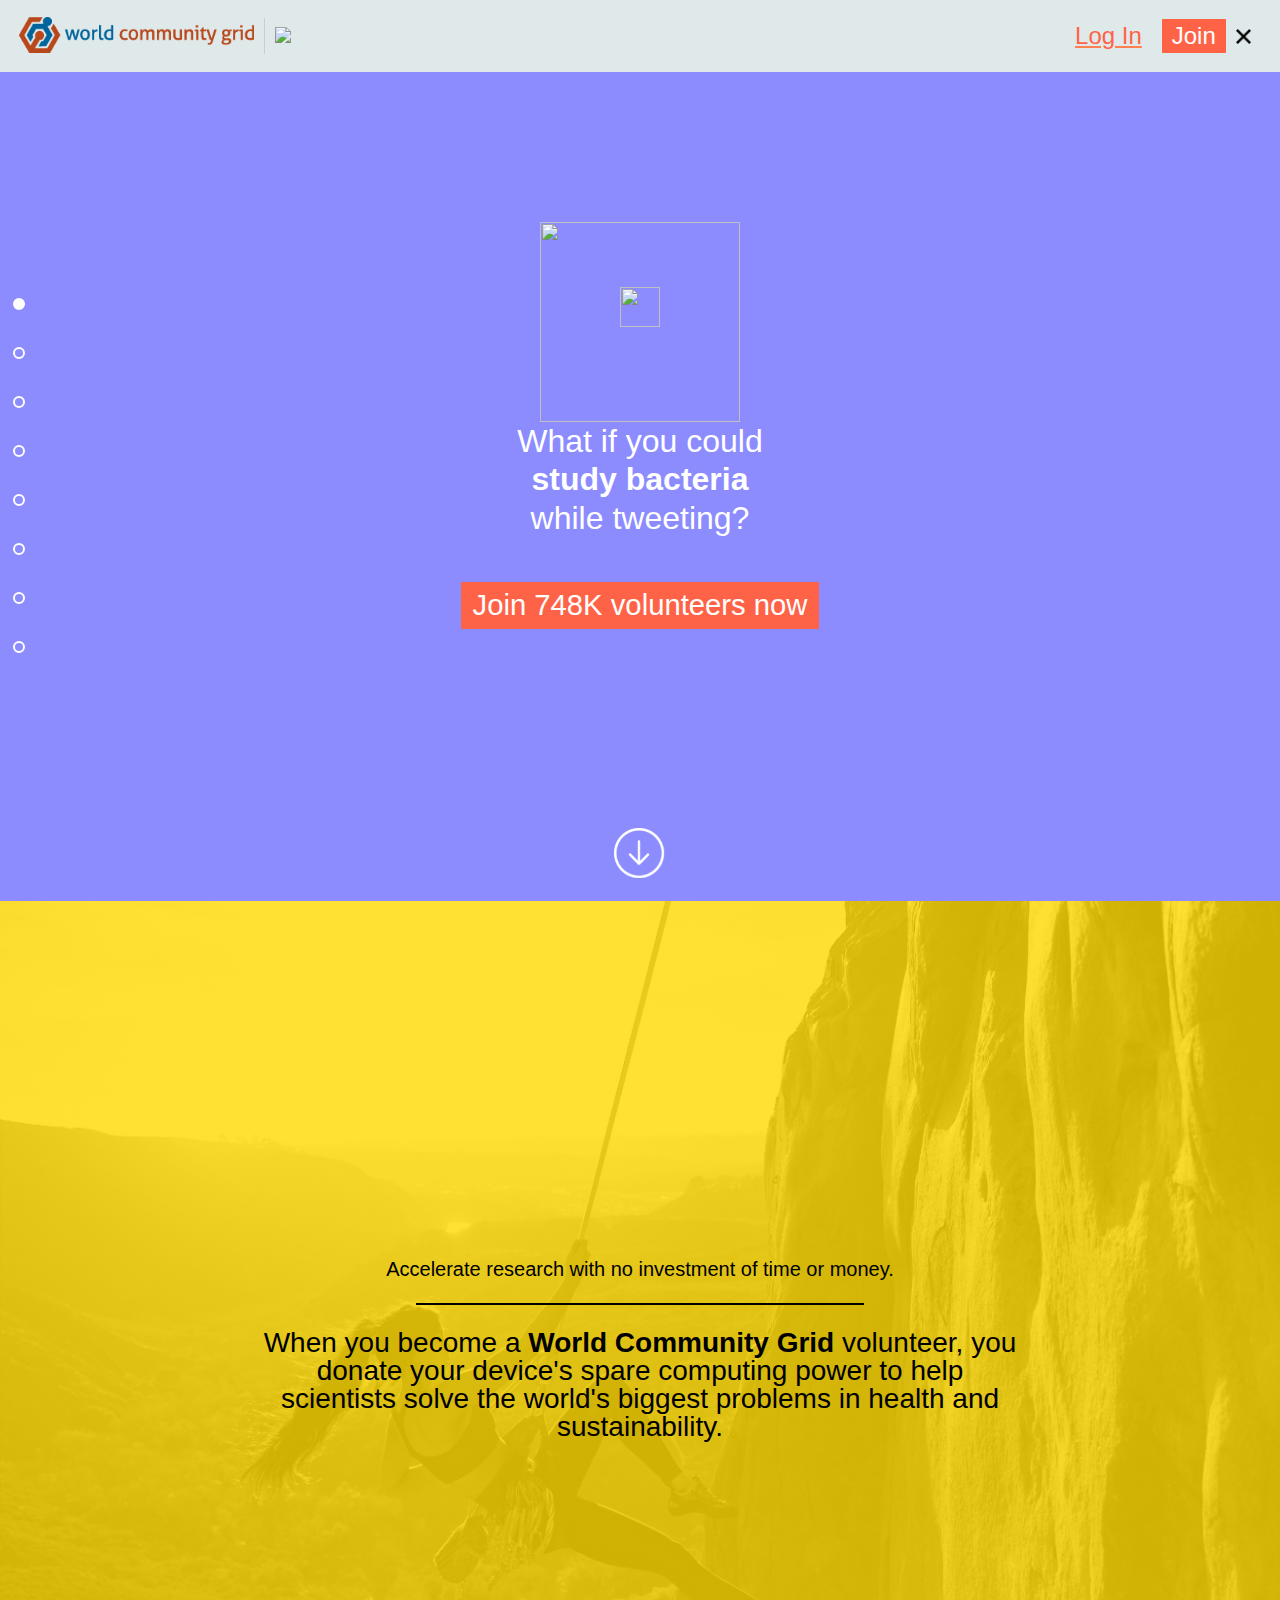
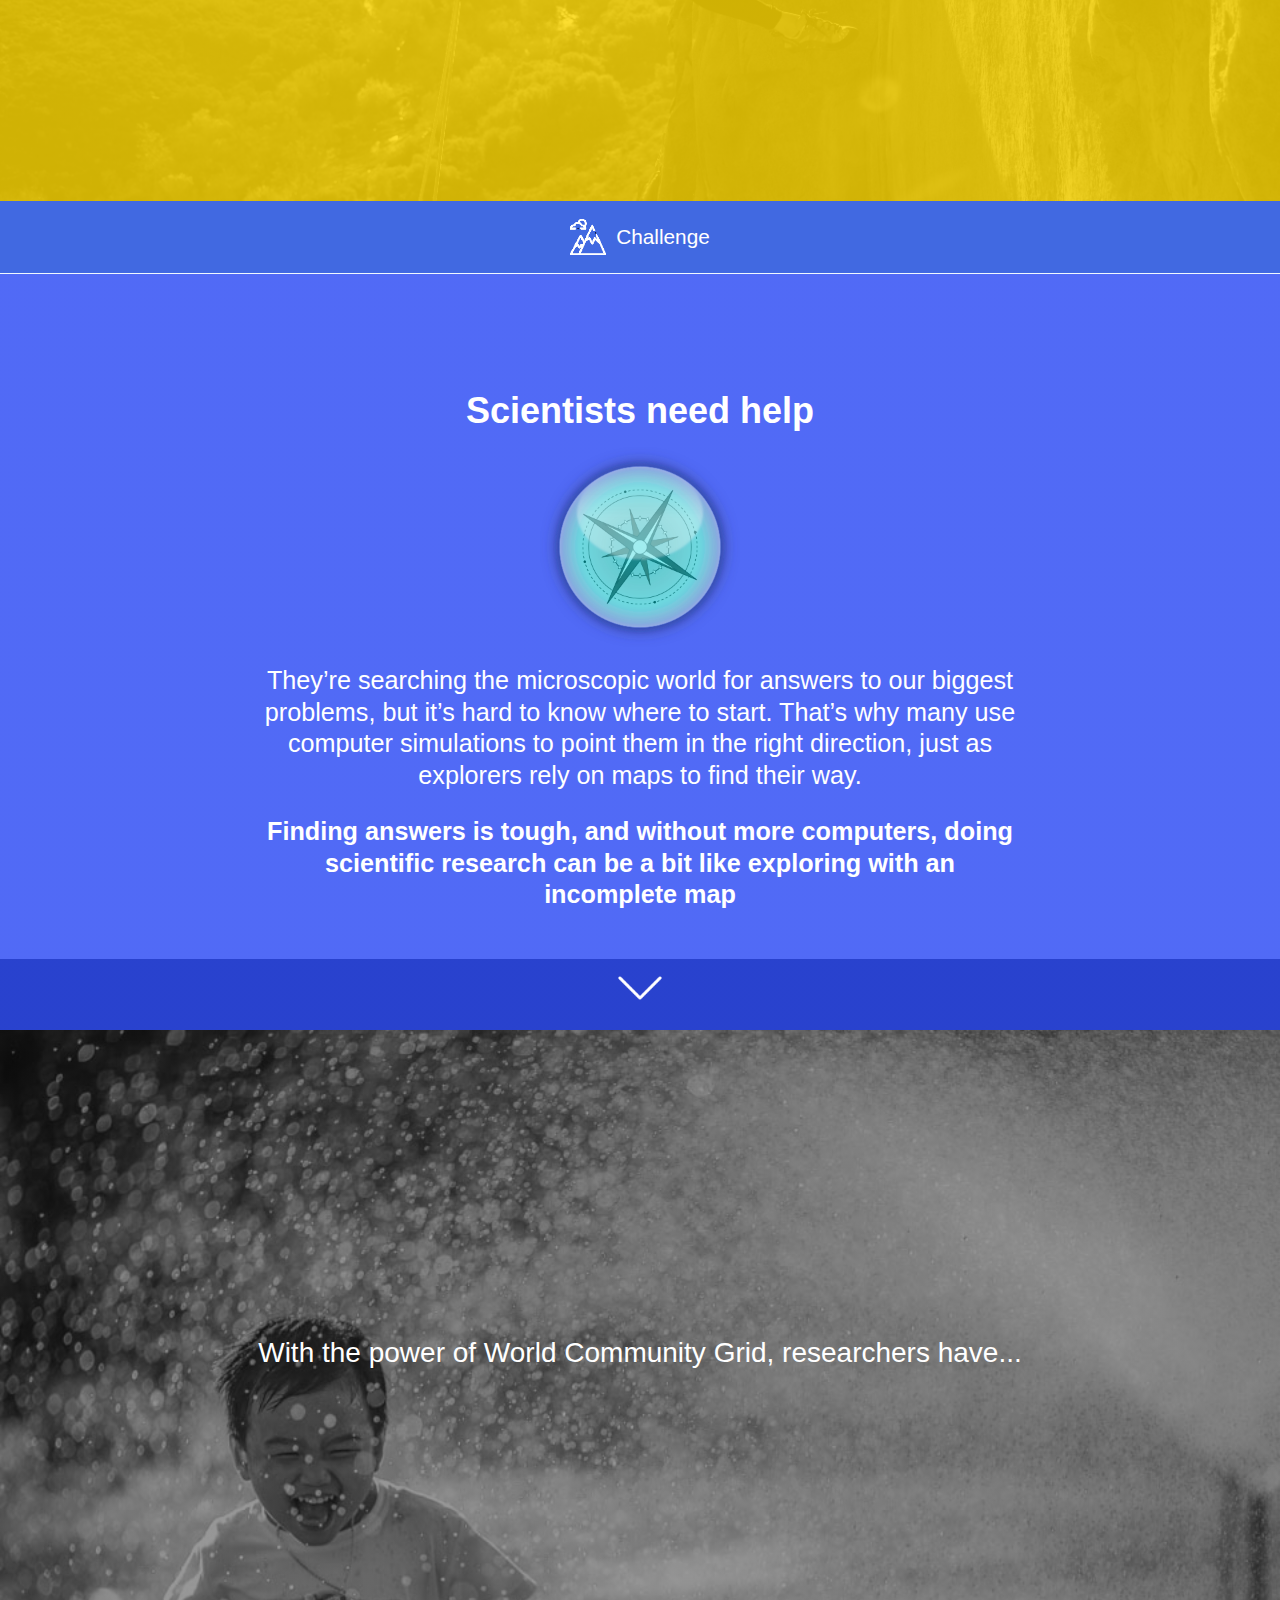
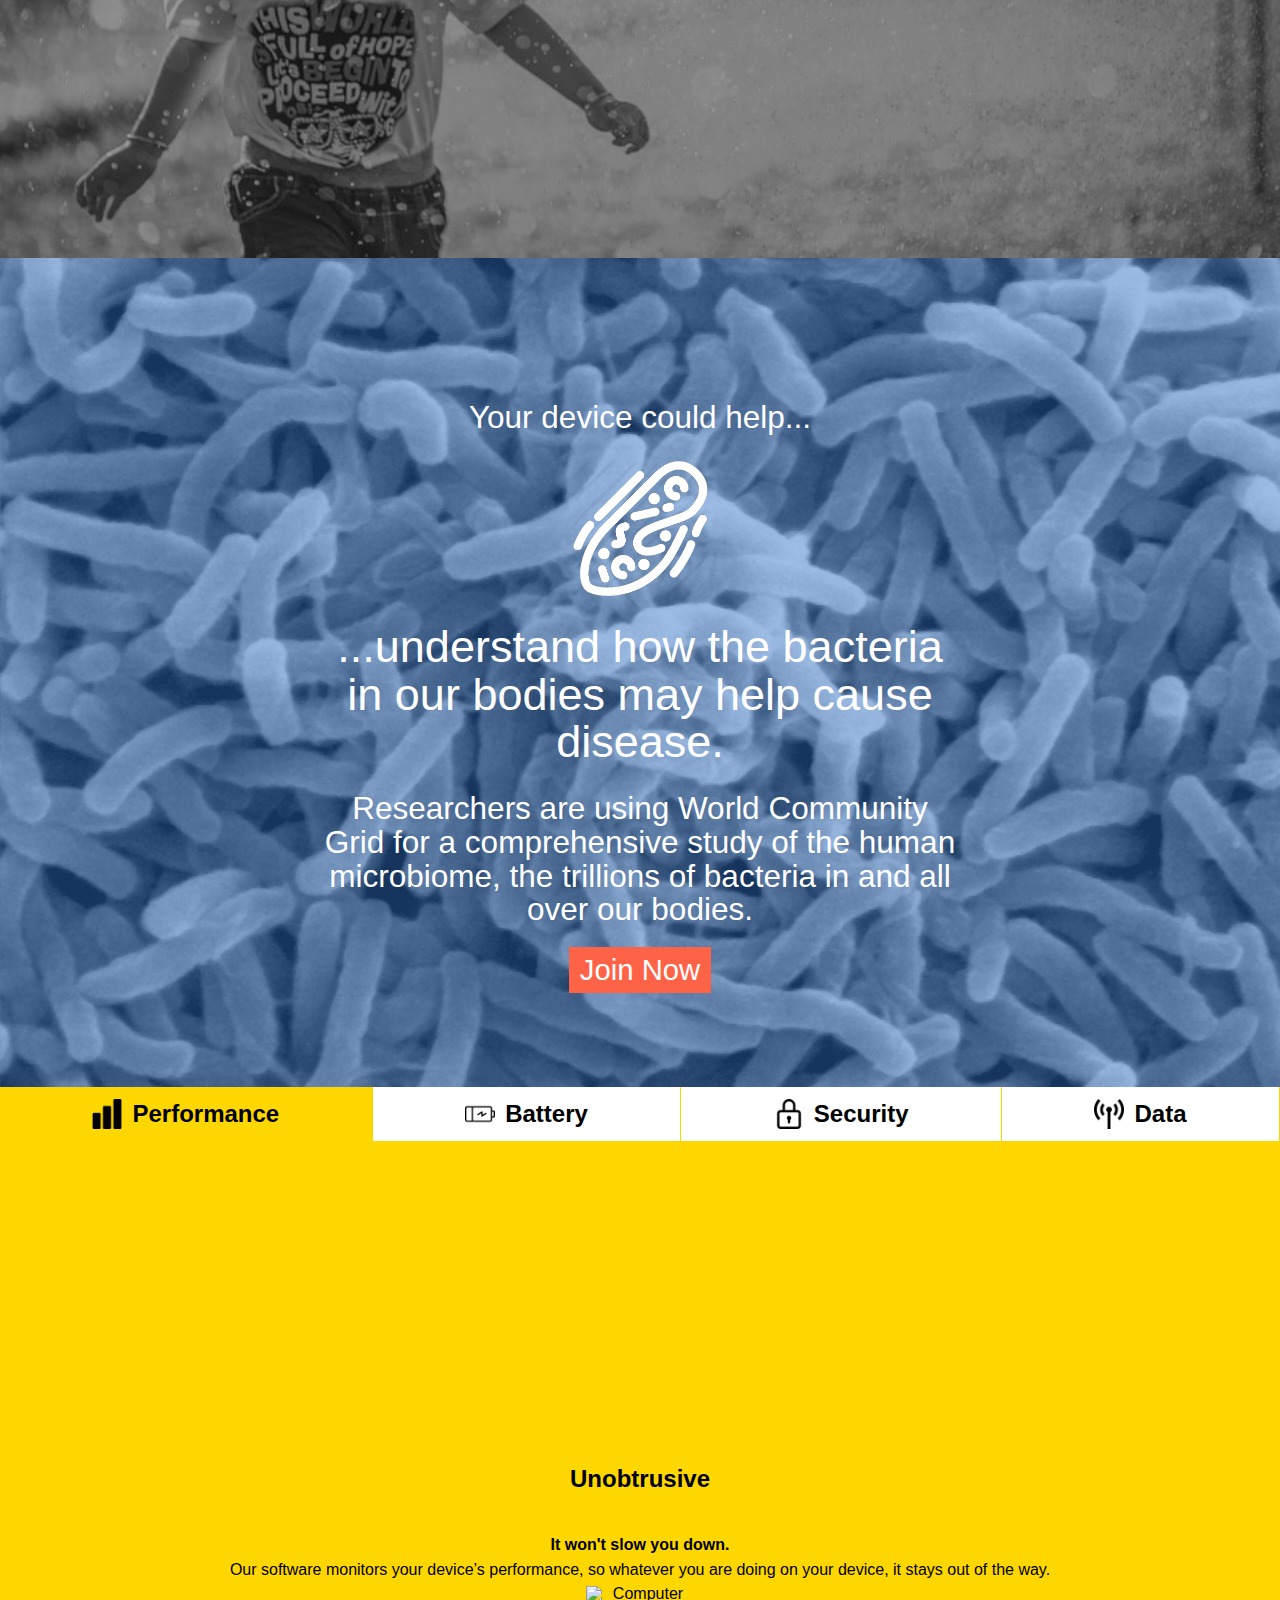
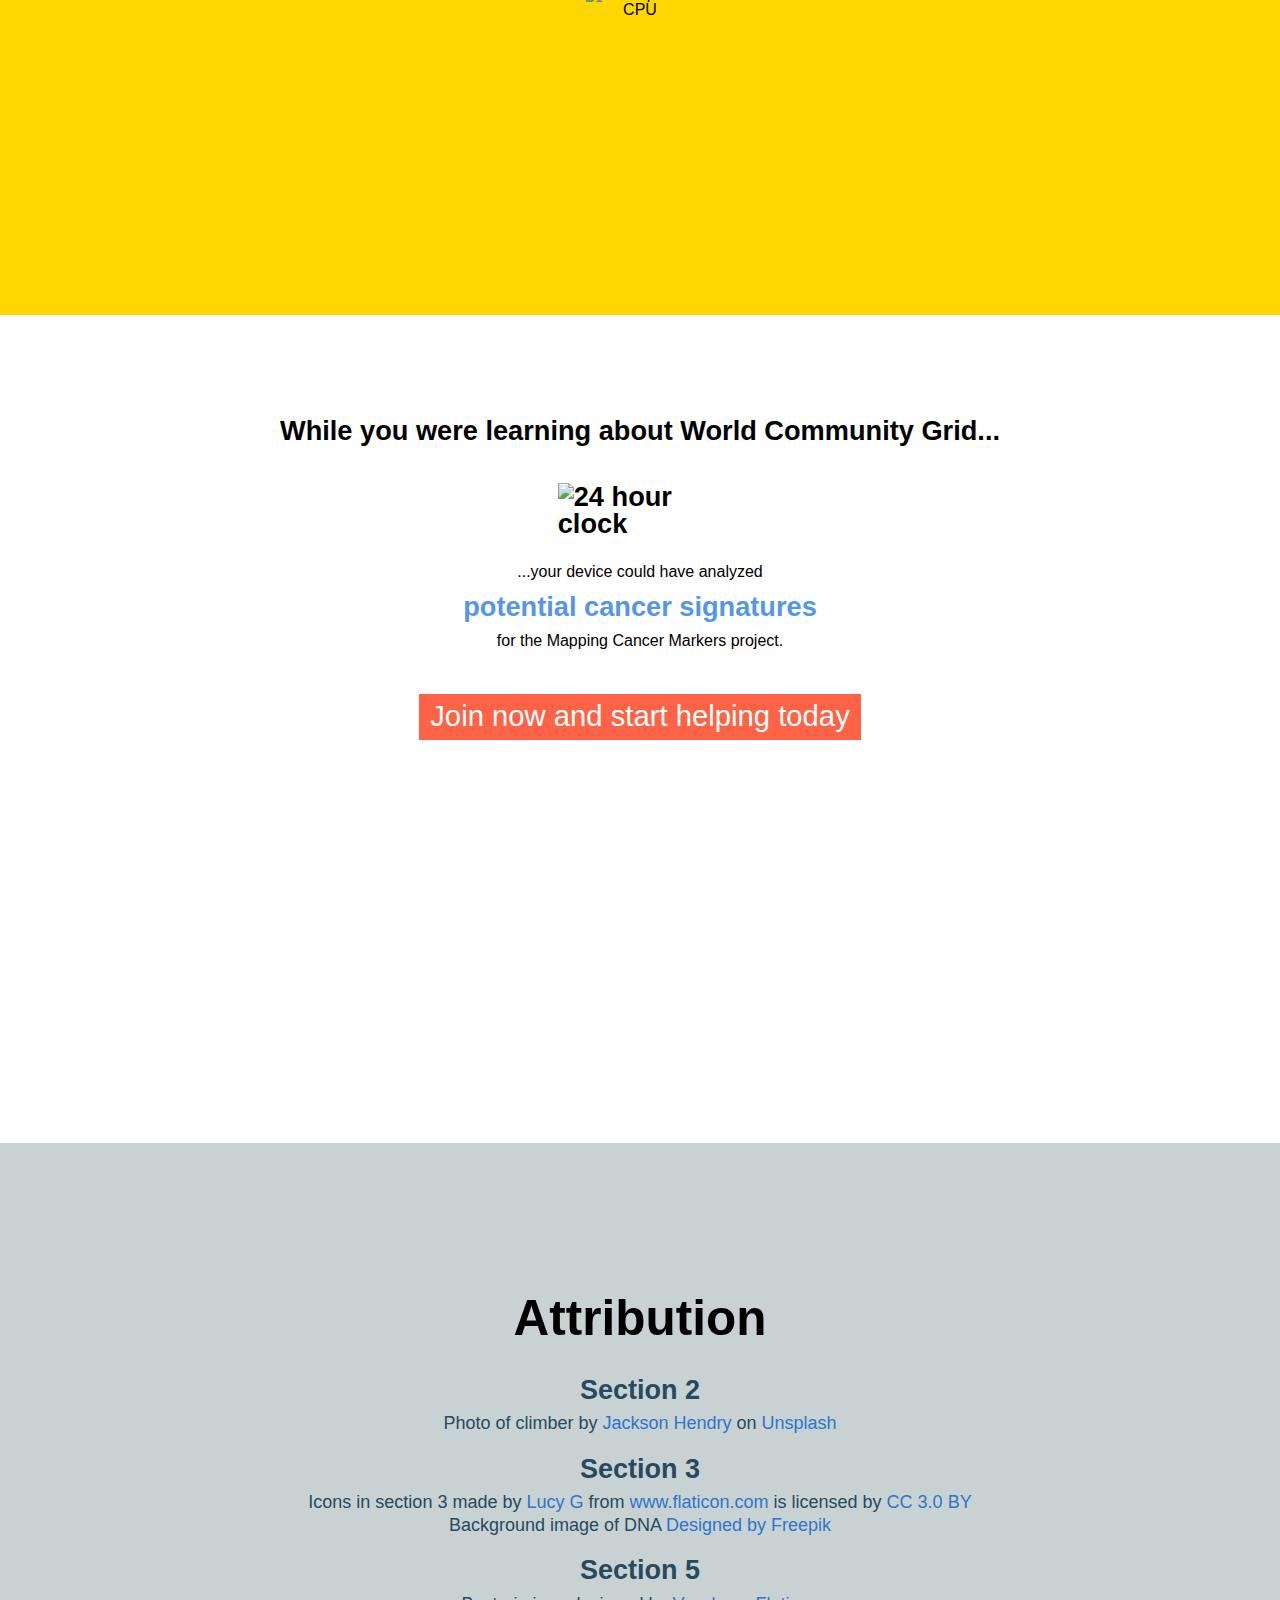
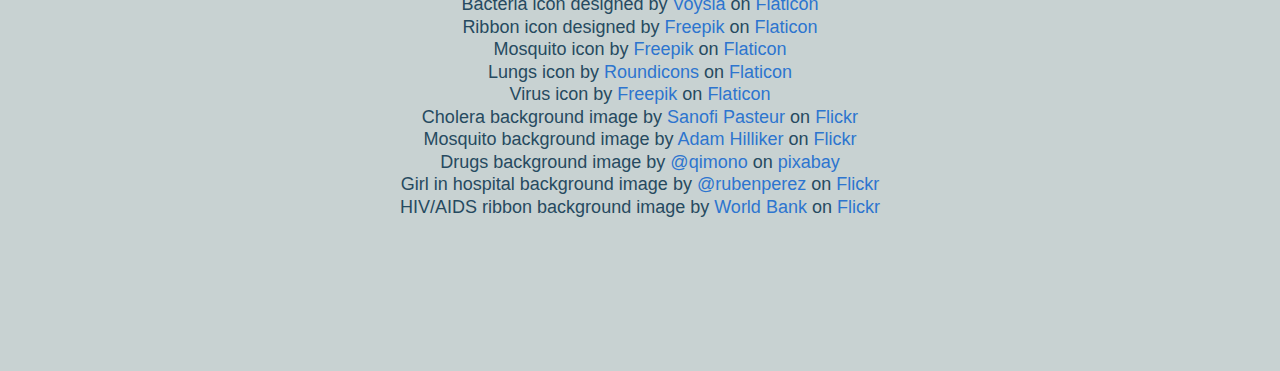
==== index.html @ d7083295 "Add comment at top of document with info about project and link to WCG" ====
<!DOCTYPE html>

<!-- This site clone was created as an educational excercise during Chingu Voyage 4, in 2018.  
    For more information, please refer to the README file at https://github.com/chingu-voyage4/Toucans-Team-14/blob/development/README.md 

    To learn about about World Community Grid, please visit WCG's official site at https://www.worldcommunitygrid.org/ -->

<html>
<head>
    <meta charset='utf-8'>
	<title>IBM World Community Grid Clone</title>
    <link rel="stylesheet" type="text/css" href="assets/stylesheets/main.css">
    <link rel="shortcut icon" type="image/x-icon" href="WCG.ico">
	<meta name='viewport' content='width=device-width, initial-scale=1.0, maximum-scale=1.0' />
</head>

<body id='mainBody'>

    <!-- lodash plugin only works properly when script tag is at top.
    Used plugin's _.throttle function to reduce the number of events fired
    with mousewheel or keypresses -->
    <script src="https://cdn.jsdelivr.net/npm/lodash@4.17.4/lodash.min.js"></script>
    
    <div class='menu'>
        <div class='logos'>
					<a href="#"><img id= "WCGa" src="assets/images/wcglogo2.png"><img id='WCGb' src="assets/images/wcglogo-small.png"></a>
                    <div id= "logoSeparator"></div>
                    <a><img id="IBM" src="assets/images/IBMLogo_noBckgd.png">
		</div>
        <div class='links'>
            <a href="#" id='login'>Log In</a>
            <a href="#" id='join'>Join</a>
            <a href="#"><img id='cancel' src="assets/images/cancel.png"> </a>
        </div>
    </div> <!-- /.menu -->

<!-- Carousel Start -->

<ul class="carouselWhite" id="carousel">
    <li id="section1Car"><a href="#section1"></a></li>
    <li id="section2Car"><a href="#introduction"></a></li>
    <li id="section3Car"><a href="#section3"></a></li>
    <li id="impactCar"><a href="#impact"></a></li>
    <li id="current-projectsCar"><a href="#current-projects"></a></li>
    <li id="section6Car"><a href="#section6"></a></li>
    <li id="section7Car"><a href="#section7"></a></li>
    <li id="attributionCar"><a href="#attribution"></a></li>
</ul>

<!-- Carousel End -->

<!-- Main Arrow Start -->

<img src="assets/images/circular-down-arrow-button_white.png" id="downArrowIcon">

<!-- Main Arrow End -->

	<!-- Section 1 - Blue -->
	<section class="bgSec1" id="section1">  <!-- SF changed class to .bgSec1 b/c sec1 needs custom height -->
        <div class="mainContent">
            <div class="laptop-container">
                <img src="assets\images\section1\laptop.png" class="laptop" />
                <img src="assets\images\section1\message.png" class="icon-in-laptop" id="icon1"/>
                <img src="assets\images\section1\play.png" class="icon-in-laptop" id="icon2"/>
                <img src="assets\images\section1\music.png" class="icon-in-laptop" id="icon3"/>
                <img src="assets\images\section1\message.png" class="icon-in-laptop" id="icon4"/>
            </div>
            <div class="rotating-text" id="text1">
                What if you could<br /><span class="bold">study bacteria</span><br />while tweeting?
            </div>
            <div class="rotating-text" id="text2">
                What if you could help<br /><span class="bold">treat childhood cancer</span><br />while watching a video?
            </div>
            <div class="rotating-text" id="text3">
                What if you could help<br /><span class="bold">cure Zika</span><br />while listening to music?
            </div>
            <div class="rotating-text" id="text4">
                What if you could help<br /><span class="bold">treat HIV/AIDS</span><br />while posting a status update?
            </div>
            <a href="#" class="joinNow">Join 748K volunteers now</a>
        </div>
    </section> <!-- /#section1 -->

	<!-- Section 2 - Yellow -->
	<section class="setSectionPosition" id="introduction">

        <div class="secFlexBox">

            <div id="sec2Accelerate">

                Accelerate research with no investment of time or money.

            </div>

            <div id="sec2Line"></div>

            <div id="sec2Volunteer">

                When you become a <b>World Community Grid</b> volunteer, you donate your device's spare computing power to help scientists solve the world's biggest problems in health and sustainability.

            </div>

        </div>

    </section>

	<!-- Section 3 - Blue -->

        <!-- Edits by Stu (08/04/2018)
        - parent 'section' container no longer display:flex
        - subsections' hieghts modified to fit below WCG header and subheader
        - parent section and subsections all assigned "position:relative"
        - subsections assigned z-indexes
        - subsections assigned hidden pseudo-elements "before" subsections, to align WCG header above visible content.
        - changed class "bg" to "bgSec3" due to custom height of subsections.
        - additional modifications to ensure content displays as before.
        -->

    <section class="sec3-container setSectionPosition" id="section3">

        <subsection class="bgSec3 setSectionPosition" id="section3a">

            <div class="subheader" id="header-challenge"> 
                <img src="assets\images\003-mountain.png" height=36px width="36px" class="icon">
                <h2>Challenge</h2>
            </div>

            <div id="sec3-flex-container">
                
                <div class="wrapper">
                    <h3>Scientists need help</h3> 
                    <img src="assets/images/boobaloo-Compass-300px.png" height=200px width=200px id="compass">
                    <p text="center">They’re searching the microscopic world for answers to our biggest problems, but it’s hard to know where to start. That’s why many use computer simulations to point them in the right direction, just as explorers rely on maps to find their way.</p> 
                    <strong text="center">Finding answers is tough, and without more computers, doing scientific research can be a bit like exploring with an incomplete map</strong>
                    <a href="#section3b" class="section3Arrow"> <img src="assets/images/down-arrow.png" height=48px width=48px id="arrow3"></a>
                </div>
                
            
            </div>


        </subsection>

        <!-- Section 3 subsections disabled until animations can be added to make it function like the original WCG site -->

 <!--       <subsection class="bgSec3 setSectionPosition" id="section3b">

            <div class="subheader" id="header-solution"> 
                <img src="assets\images\002-small-circular-compass.png" height=36px width="36px" class="icon">
                <h2>Solution</h2>
            </div>

            <div id="sec3-flex-container">

                <div class="wrapper">
                    <h3>Your device makes a difference</h3>
                    <img src="assets\images\binocular_man_desert_explorer-35514.jpg" height=200px width=300px id="binocular-man">
                    <p>World Community Grid turns your device into an explorer. You choose a research area, download a toolkit called BOINC and join the thousands of volunteers helping to chart the microscopic jungle.</p>
                    <a href="#section3c" class="section3Arrow"> <img src="assets/images/down-arrow.png" height=48px width=48px id="arrow4"> </a>
                </div>

            </div>

        </subsection> -->

    <!--     <subsection class="bgSec3 setSectionPosition" id="section3c">

            <div class="subheader" id="header-impact"> 
                <img src="assets\images\001-waving-flag.png" height=36px width="36px" class="icon,ui-accordion-header-icon">
                <h2>Impact</h2>
            </div>

            <div id="sec3-flex-container">

                <div class="wrapper">
                    <h3>Get results that matter</h3> 
                    <img src="assets\images\blue-calendar-vector-clipart.png" height=200px width=270px id="calendar">
                    <p>As a World Community Grid volunteer, your device does research calculations when it’s idle, so just by using it as you do every day, you can help scientists get results in months instead of decades. With your help, they can identify the most important areas to study in the lab, bringing them one step closer to discoveries that save lives and address global problems.</p>
                </div>
            
            </div>

		</subsection> -->

	</section>

	<!-- Section 4 - Grey -->
	<section class="setSectionPosition" id="impact">

        <subsection id="impactSubsection" class="section4ContentContainer">

            <p id="power" class="powerOf">With the power of World Community Grid, researchers have&#46;&#46;&#46;</p>

            <!-- Progress bar -->

            <div id="progressBar">

                <div id="multiColorLine">
                </div>

            </div>

            <!-- Changing text for section 4 -->

            <div id="sec4TextChange">

                <p id="newDrugs">&#46;&#46;&#46;identified new drug candidates in the fight against neuroblastoma - a childhood cancer.</p>
                <p id="nanoTech">&#46;&#46;&#46;discovered how nanotechnology could help provide clean water to millions.</p>
                <p id="newCompounds">&#46;&#46;&#46;discovered new compounds for harnessing solar power.</p>

            </div>

            <!-- Multiple backgrounds for section 4 -->

            <div id="sec4BackGround1"></div>

            <div id="sec4BackGround2"></div>

            <div id="sec4BackGround3"></div>

            <!-- Replay Button -->

            <div id="replay">
                Replay
            </div>

        </subsection>

    </section>

    <!-- Section 5 - Blue -->
        <!-- Default background is for microbiome. JS changes class accordingly upon interaction with subsection's menu tab -->
    <section id="current-projects" class="microbiomeBckgd setSectionPosition">

    <!--Section 5 navbar -->
        <!-- navbar tabs (except for microbiome-nav) start as default blue color but JS changes to clear upon user interaction -->
        <div class="sec5navbar" id="s5navbar">
            <ul id="section5-nav">
                <li id="microbiome-nav" class="nav5-itemsClear"><img src="assets/images/bacteria_white.png" alt="bacteria"><span>Gut Microbiome</span></li>
                <li id="cancer-nav" class="nav5-itemsBlue"><img src="assets/images/awarenessRibbon.png" alt="Awareness ribbon"><span>Cancer</span></li>
                <li id="zika-nav" class="nav5-itemsBlue"><img src="assets/images/mosquito.png" alt="Mosquito"><span>Zika</span></li>
                <li id="tb-nav" class="nav5-itemsBlue"><img src="assets/images/lungs.png" alt="Lungs"><span>TB</span></li>
                <li id="aids-nav" class="nav5-itemsBlue"><img src="assets/images/virusicon.png" alt="HIV Virus"><span>AIDS</span></li>
            </ul>
        </div>

        <!-- All Subsections (applies flexbox to all of them)-->

        <div class="sec5FlexBox">

            <!-- Section 5a - Blue - Gut Microbiome -->


            <section class="section5ContentContainer" id="microbiome">

                    <p class="infotext">Your device could help...</p>

                    <img class="centerImage" src="assets/images/bacteria_white.png" alt="bacteria">

                    <p class="maintext">...understand how the bacteria in our bodies may help cause disease. </p>

                    <p class="infotext">Researchers are using World Community Grid for a comprehensive study of the human microbiome, the trillions of bacteria in and all over our bodies. </p>

                    <a href="#" class="joinNow">Join Now</a>

            </section>

            <!-- Section 5b - Blue - Cancer -->
            <section class="sec5Hidden" id="cancer">

                        <p class="infotext">Your device could help...</p>

                        <img class="centerImage" src="assets/images/awarenessRibbon.png" alt="Awareness ribbon">

                        <p class="maintext">...find better ways to detect and treat cancer.</p>

                        <p class="infotext">Two research groups are using World Community Grid to fight some of the most common and deadly types of cancer in adults and children.</p>

                        <a href="#" class="joinNow">Join Now</a>

            </section>

            <!-- Section 5c - Blue - Zika -->
            <section class="sec5Hidden" id="zika">

                        <p class="infotext">Your device could help...</p>

                        <img class="centerImage" src="assets/images/mosquito.png" alt="Mosquito">

                        <p class="maintext">...fight the Zika virus.</p>

                        <p class="infotext">Through an international collaboration, researchers are looking for drugs to combat the Zika virus, which can cause severe neurological problems.</p>

                        <a href="#" class="joinNow">Join Now</a>

            </section>

            <!-- Section 5d - Blue - TB -->
            <section class="sec5Hidden" id="tb">

                        <p class="infotext">Your device could help...</p>

                        <img class="centerImage" src="assets/images/lungs.png" alt="Lungs">

                        <p class="maintext">...fight tuberculosis (TB).</p>

                        <p class="infotext">Researchers are building an understanding of the TB bacteria's defenses, to help overcome one of the world's deadliest diseases.</p>

                        <a href="#" class="joinNow">Join Now</a>

            </section>

            <!-- Section 5e - Blue - AIDS -->
            <section class="sec5Hidden" id="aids">

                        <p class="infotext">Your device could help...</p>

                        <img class="centerImage" src="assets/images/virusicon.png" alt="HIV Virus">

                        <p class="maintext">...identify more effective HIV/AIDS treatments.</p>

                        <p class="infotext">Researchers are searching for new antiviral drugs to control the progression of HIV, prevent the onset of AIDS and prolong life.</p>

                        <a href="#" class="joinNow">Join Now</a>

            </section>

        </div> <!-- End of "all subsections" container -->

    </section>


	<!-- Section 6 - Yellow -->
    <section class="setSectionPosition" id="section6">
        <!-- Section 6 navbar -->
        <div id="section6-nav-container">
            <ul id="section6-nav">
                <!-- Links are to top of Section 6-->
                <li id="performance-nav" class="nav6-items"><a href=#section6><img src="assets/images/section6-icons/performance.png" alt="graph icon" class="section6-icons"/>Performance</a></li>
                <li id="battery-nav" class="nav6-items"><a href=#section6><img src="assets/images/section6-icons/battery.png" alt="battery icon" class="section6-icons"/>Battery</a></li>
                <li id="security-nav" class="nav6-items"><a href=#section6><img src="assets/images/section6-icons/security.png" alt="lock icon" class="section6-icons"/>Security</a></li>
                <li id="data-nav" class="nav6-items"><a href=#section6><img src="assets/images/section6-icons/data.png" alt="signal transmission icon" class="section6-icons"/>Data</a></li>
            </ul>
        </div>

        <!-- Section 6a - Yellow - Performance -->
        <section id="performance" class="section6-content-container">
            <div class="section6-title">
                Unobtrusive
            </div>
            <div>
                <p class="section6-bold">It won't slow you down.</p>
                <p>
                    Our software monitors your device’s performance, so whatever you are doing on your device, it stays out of the way.
                </p>
            </div>
            <div id="section6-image">
                <img src="assets/images/section6-icons/cpu.png" alt="Computer CPU" />
            </div>
        </section> <!-- /#performance -->

        <!-- Section 6b - Yellow - Battery -->
        <section id="battery" class="section6-content-container">
            <div class="section6-title">
                Efficient and hassle free
            </div>
            <div id="section6-image">
                <img src="assets/images/section6-icons/laptopCharge.png" alt="Laptop charging" />
            </div>
            <div>
                <p class="section6-bold">It won't drain your battery.</p>
                <p>
                    By default, World Community Grid only runs when you’re connected to power.
                </p>
            </div>
        </section> <!-- /#battery -->

        <!-- Section 6c - Yellow - Security -->
        <section id="security" class="section6-content-container">
            <div class="section6-title">
                IBM secured, community trusted
            </div>
            <div id="section6-image">
                <img src="assets/images/section6-icons/lockedFile.png" alt="Locked file" />
            </div>
            <div>
                <p class="section6-bold">As a volunteer, you’re totally protected.</p>
                <p>
                    Your personal information will never be shared.<br />
                    The software cannot access your personal files.<br />
                    Security experts constantly test the system for vulnerabilities to the latest threats.
                </p>
            </div>
        </section> <!-- /#security -->

        <!-- Section 6d - Yellow - Data -->
        <section id="data" class="section6-content-container">
            <div class="section6-title">
                Intelligent and considerate
            </div>
            <div id="section6-image">
                <img src="assets/images/section6-icons/smartphone-with-wireless-internet.png" alt="Smartphone with wireless internet" />
            </div>
            <div>
                <p class="section6-bold">It won't use up your mobile data plan.</p>
                <p>
                    World Community Grid only downloads research tasks and uploads results when you’re connected to a wireless network.
                </p>
            </div>
        </section> <!-- /#data -->
    </section> <!-- /#section6 -->

<!-- Section 7 - White -->
<section class="setSectionPosition" id="section7">
	<div class="sec7Container">
		<div id="sec7top">
			While you were learning about World Community Grid...
		</div>
		<div id="section6-image">
				<img src="assets/images/24-hours.png" alt="24 hour clock" />
		</div>
		<p>
				...your device could have analyzed
		</p>
		<div id="sec7blue">
				<span id="counter"></span> potential cancer signatures
		</div>
		<p>
				for the Mapping Cancer Markers project.
		</p>
		<a href="#" class="joinNow">Join now and start helping today</a>
	</div>
</section> <!-- /#section7-->


	<!-- Section 8 - Attribution -->
	<section class="setSectionPosition" id="attribution">

            <div class="attributionContainer">

                <h2>Attribution</h2>

                <h3>Section 2</h3>

                <p>Photo of climber by <a href="https://unsplash.com/photos/F7KPyatac-g?utm_source=unsplash&utm_medium=referral&utm_content=creditCopyText">Jackson Hendry</a> on <a href="https://unsplash.com/photos/F7KPyatac-g">Unsplash</a></p>

                <h3>Section 3</h3>

                <p>Icons in section 3 made by <a href="https://www.flaticon.com/authors/lucy-g" title="Lucy G">Lucy G</a> from <a href="https://www.flaticon.com/" title="Flaticon">www.flaticon.com</a> is licensed by <a href="http://creativecommons.org/licenses/by/3.0/" title="Creative Commons BY 3.0" target="_blank">CC 3.0 BY</a></p>
                <p>Background image of DNA <a href="https://www.freepik.com/free-photo/dna-helix_932015.htm"> Designed by Freepik</a></p>

                <h3>Section 5</h3>

                <p>Bacteria icon designed by <a href="https://www.flaticon.com/authors/voysla">Voysla</a> on <a href="https://www.flaticon.com/free-icon/bacteria_749250#term=bacteria&page=1&position=1">Flaticon</a> </p>
                <p>Ribbon icon designed by <a href="https://www.flaticon.com/authors/freepik">Freepik</a> on <a href="https://www.flaticon.com/free-icon/awareness-ribbon_63681#term=ribbon&page=1&position=34">Flaticon</a></p>
                <p>Mosquito icon by <a href="https://www.flaticon.com/authors/freepik">Freepik</a> on <a href="https://www.flaticon.com/free-icon/mosquito-insect-side-view_47225#term=mosquito&page=1&position=1">Flaticon</a></p>
                <p>Lungs icon by <a href="https://www.flaticon.com/authors/roundicons">Roundicons</a> on <a href="https://www.flaticon.com/free-icon/lungs_467740#term=lungs&page=1&position=88">Flaticon</a></p>
                <p>Virus icon by <a href="https://www.flaticon.com/authors/freepik">Freepik</a> on <a href="https://www.flaticon.com/free-icon/computer-virus_30992#term=virus&page=1&position=40">Flaticon</a></p>
                <p>Cholera background image by <a href="https://www.flickr.com/photos/sanofi-pasteur/">Sanofi Pasteur</a> on <a href="https://www.flickr.com/photos/sanofi-pasteur/26613653799/in/[base64]">Flickr</a></p>
                <P>Mosquito background image by <a href="https://www.flickr.com/photos/ahilliker/">Adam Hilliker</a> on <a href="https://www.flickr.com/photos/ahilliker/5813979420/in/[base64]">Flickr</a></p>
                <P>Drugs background image by <a href="https://pixabay.com/en/users/qimono-1962238/">@qimono</a> on <a href="https://pixabay.com/en/syringe-pill-bottle-morphine-small-1884784/">pixabay</a></p>
                <P>Girl in hospital background image by <a href="https://www.flickr.com/photos/rubenperez/">@rubenperez</a> on <a href="https://www.flickr.com/photos/rubenperez/452108745/in/[base64]"> Flickr</a></p>
                <P>HIV/AIDS ribbon background image by <a href="https://www.flickr.com/photos/worldbank/">World Bank</a> on <a href="https://www.flickr.com/photos/worldbank/6442254013/in/[base64]">Flickr</a></p>

            </div>

        </div>

    </section>



	<!-- down arrow icon attribution -->
	<script src="https://ajax.googleapis.com/ajax/libs/jquery/3.3.1/jquery.min.js"></script>
    <script type="text/javascript" src="script.js"></script>
 
</body>
</html>
---- assets/stylesheets/main.css ----
/* stylesheet for index.html */

/*
    =================================================
    CSS Styles Reset
    =================================================
*/

/* http://meyerweb.com/eric/tools/css/reset/
   v2.0 | 20110126
   License: none (public domain)
*/

html, body, div, span, applet, object, iframe,
h1, h2, h3, h4, h5, h6, p, blockquote, pre,
a, abbr, acronym, address, big, cite, code,
del, dfn, em, img, ins, kbd, q, s, samp,
small, strike, strong, sub, sup, tt, var,
b, u, i, center,
dl, dt, dd, ol, ul, li,
fieldset, form, label, legend,
table, caption, tbody, tfoot, thead, tr, th, td,
article, aside, canvas, details, embed,
figure, figcaption, footer, header, hgroup,
menu, nav, output, ruby, section, summary,
time, mark, audio, video {
    margin: 0;
    padding: 0;
    border: 0;
    font-size: 100%;
    font: inherit;
    vertical-align: baseline;
}

/* HTML5 display-role reset for older browsers */
article, aside, details, figcaption, figure,
footer, header, hgroup, menu, nav, section {
    display: block;
}

body {
    line-height: 1;
}

ol, ul {
    list-style: none;
}

blockquote, q {
    quotes: none;
}

blockquote:before, blockquote:after,
q:before, q:after {
    content: '';
    content: none;
}

table {
    border-collapse: collapse;
    border-spacing: 0;
}


/*
    =================================================
    Custom Styles
    =================================================

*/

body {
    font-family: "Helvetica Neue", Helvetica, Arial, sans-serif;
    font-style: normal;
    font-weight: 100;
    color: #ffffff;
}

body, html {
    height: 100%;
    margin: 0;
}

a {                       /* Removes default styling of links (i.e. underline) */
  text-decoration: none;
}

/* paragraph style for detailed info text */

/*
    =================================================
    Top Navigation/Menu Bar
    =================================================
*/

.menu {
    width: 100%;
    height: 8vh;
    display: flex;
    justify-content: space-between;
    position:fixed;
    background-color: rgb(223,233,233);
    z-index: 20;
}

.logos {
    display: flex;
    justify-content: flex-start;
    align-items: center;
    padding-left: 1.5%;
}

.links {
    display: flex;
    justify-content: flex-end;
    align-items: center;
    margin: 10px;
    font-family: Arial, sans-serif;
    font-size: 24px;
    padding-right: 1.5%;
}

#join {
    background-color: tomato;
    color: white;
    margin-left: 20px;
    padding: 5px 10px 5px 10px;
    font-size: 24px;
    box-shadow: inherit;
}

a:hover#join {
    background-color: white;
    color: tomato;
}


#login {
    color: tomato;
    text-decoration: underline coral;
    white-space: nowrap;
}

#WCGa,
#WCGb {
    height: 36px;
}

#WCGb {
    display: none;
}

#IBM {
    height: 25px;
}

#logoSeparator {
    border-right: 1px solid rgb(200,209,209);
    height: 36px;
    padding-left: 10px;
    margin-right: 10px;
}

#cancel {
    height: 15px;
    padding-left: 10px;
}

/* Media queries for WCG header */

@media (max-width: 750px) {
    #WCGa  {
        display: none;
    }
    #WCGb {
        display: inline-block;
    }

}


/*
    =================================================

    Content container to be used in each section

    =================================================
*/

.maintext {
    font-size: 36px;
    line-height: 40px;
    font-style: normal;
    padding-top: 20px;
}

/* To do: check if .bg is assigned to any sections - maybe it's not being used? */

.bg {
    height: 100vh;   /* For all sections except #1, height does not include the height of WCG header. Refer to #section1 below */
    background-position: center;
}

.bgSec1 {
    height: calc(100vh - 8vh);          /* Section 1 vh INCLUDES the header's height */
    padding-top: 8vh;
    background-position: center;
}

.bgSec3 {
    height: calc(100vh - 16vh);
}

.subheader {
  display: flex;
  justify-content: center;
  align-items: center;
  width: 100%;
  height: 8vh;
  background-color: royalblue;
  color: white;
  font-family: sans-serif;
  font-size: 1.3em;
  border-bottom: 1px solid aliceblue;
}

.secFlexBox {
    display: flex;
    height: 100%;
    margin-top: -8vh;
    justify-content: center;
    align-items: center;
    flex-direction: column;
    flex-wrap: wrap;
    text-align: center;
    /*overflow: hidden;*/
}

/*
    =================================================
    All sections
    =================================================
*/

/* All sections EXCEPT first, b/c it uses padding instead. This approach
is from https://css-tricks.com/hash-tag-links-padding/ */

#introduction::before,
#section3::before,
#section3a::before,
#section3b::before,
#section3c::before,
#impact::before,
#current-projects::before,
#section6::before,
#section7::before,
#attribution::before {
    display: block;
    content: " ";
    margin-top: -7.9vh;
    height: 7.9vh;
    visibility: hidden;
    pointer-events: none;
}

/* To use z-index, all subsections must have a position other than 'static'  */
.setSectionPosition {
    position: relative;
}

/*
    =================================================
    Section 1
    =================================================
*/

#section1 {
    background:
    linear-gradient(rgba(0,0,255,0.45),rgba(0,0,255,0.45)),
    url('../images/section1/sec1backgroundpic.jpg');
    background-size: cover;
    height: 100vh;          /* Section 1 vh INCLUDES the header's height */
}

#message-icon,
#play-icon {
    display: none;
}

.rotating-text,
.icon-in-laptop {
    display: none;
}

/* #icon1 {
    display: block;
} */

.laptop-container {
    position: relative;
    height: 200px;
    width: 200px;
}

.laptop {
    height: 200px;
    width: 200px;
}

.icon-in-laptop {
    position: absolute;
    z-index: 100;
    width: 40px;
    height: 40px;
    top: 65px;
    left: 80px;
}

.rotating-text {
    font-size: 2em;
    line-height: 1.2em;
    text-align: center;
}

.bold {
    font-weight: bold;
}

/* .mainContent re-added by SF.  *** Need to address: flexbox in parent container */

.mainContent {
    display: flex;
    flex-direction: column;
    justify-content: center;
    align-items: center;
    padding-top: 150px;
}

/*
    =================================================
    Section 2
    =================================================
*/

#introduction {
    display: block;
    background:
        linear-gradient(rgba(255, 217, 0, 0.8), rgba(255, 217,0, 0.8)),
        url('../images/climber_web.jpg');
    background-size: cover;
    font-family: "Helvetica";
    height: 100vh;
    color: black;
    z-index: 18;
}

#sec2Accelerate {
    font-size: 1.25em;
    width: 75vw;
    font-weight: 500;
}

#sec2Line {
 border-bottom: 0.15rem solid black;
 width: 35vw;
 margin: 1.5em 0 1.5em 0;
}

#sec2Volunteer {
    font-size: 1.75em;
    width: 60vw;
    font-weight: 500;
}

#sec2Volunteer b {
    font-weight: bold;
}


/*
    =================================================
    Section 3
    =================================================
*/

#section3 {
    background:
        linear-gradient(rgba(0,0,255,0.45),rgba(0,0,255,0.45)),
        url('../images/philippe-toupet-320689.jpg');
    background-size: cover;
    z-index: 17;
    height: 100vh;
}

#section3a {
  background:
      linear-gradient(rgba(9, 65, 235, 0.45),rgba(9,65,235,0.45)),
      url('../images/OAI3050_bw.jpg');
  background-size: cover;
  z-index: 16;
}

#section3b {
  background:
      linear-gradient(rgba(9,65,235,0.45),rgba(9,65,235,0.45)),
      url('../images/OAI3050_bw.jpg');
  background-size: cover;
  z-index: 15;
}

#section3c {
  background:
      linear-gradient(rgba(9,65,235,0.45),rgba(9,65,235,0.45)),
      url('../images/OAI3050_bw.jpg');
  background-size: cover;
  z-index: 14;
}

.sec3-container subsection {
  display: block;
  width: 100%;
  height: 100%;
  /*justify-content:center;
  flex-wrap: wrap; */
  background-color: dodgerblue;
}

.sec3-flex-container {
    display: flex;
    flex-direction: column;
    justify-content: center;
    height: 100%;
    width: 100%;
}

.sec3-container {
  display: block;
  /*flex-wrap: wrap; */
  width: 100%;
  /*flex-direction:column; */
}

.icon {
  margin-right: 10px;
}

.sec3-container h3 {
  color: white;
  font-family: "Helvetic Neue", Helvetica, Arial, sans-serif;
  font-size: 4vh;
  font-weight: 600;
  padding-bottom: 2vh;
}

#compass,
#binocular-man,
#calendar {
    padding-bottom: 2vh;
}

.sec3-container p,
.sec3-container strong {
    color: white;
    font-size: 2.8vh;
    line-height: 3.5vh;
    font-family: "Helvetic Neue", Helvetica, Arial, sans-serif;
    width: 60%;
}

.sec3-container p {
  font-family: "Helvetic Neue", Helvetica, Arial, sans-serif;
  padding-bottom: 2.8vh;
}

.sec3-container strong {
  font-weight: bold;
  width: 60%;
}

.wrapper {
  display: flex;
  flex-direction: column;
  align-items: center;
  justify-content: center;
  flex-wrap: wrap;
  height: calc(100vh - 16vh);
  width: 100%;
  text-align: center;
  }

  .section3Arrow {
      position: absolute;
      padding-top: 75vh;
  }

/*
    =================================================
    Section 4
    =================================================
*/

.section4ContentContainer {
    display: flex;
    justify-content: center;
    align-items: center;
    flex-direction: column;
    flex-wrap: wrap;
    text-align: center;
    height: calc(100vh - 8vh);
    width: 100%;
    position: relative;
}

#impact {
    z-index: 13;
    background: rgba(122,122,122);
}


#sec4BackGround1 {
    position: absolute;
    background: linear-gradient(rgba(24.7,24.7,24.7,0.45), rgba(24.7,24.7,24.7,0.45)),
                url('../images/happyChild_bw.jpg');
    background-size: cover;
    height: 100%;
    width: 100%;
    opacity: 1;
    animation: firstFadeOut 15s linear 1.5s forwards;
}

@keyframes firstFadeOut {
    28% {
        opacity: 1;
    }
    33.33% {
        opacity: 0;
    }
    100% {
        opacity: 0;
    }
}


#sec4BackGround2 {
    position: absolute;
    background: linear-gradient(rgba(24.7,24.7,24.7,0.45), rgba(24.7,24.7,24.7,0.45)),
                url('../images/water_bw.jpg');
    background-size: cover;
    opacity: 0;
    height: 100%;
    width: 100%;
    z-index: 9;
    animation: secondFadeInOut 15s linear 1.5s forwards;
}

@keyframes secondFadeInOut {
    28% {
        opacity:0;
    }
    33.33% {
        opacity:1;
    }
    61% {
        opacity: 1;
    }
    66.67% {
        opacity: 0;
    }
    100% {
        opacity: 0;
    }
}

#sec4BackGround3 {
    position: absolute;
    background: linear-gradient(rgba(24.7,24.7,24.7,0.45), rgba(24.7,24.7,24.7,0.45)),
                url('../images/solarArray_bw2.jpg');
    background-size: cover;
    opacity: 0;
    height: 100%;
    width: 100%;
    z-index: 9;
    animation: thirdFadeIn 15s linear 1.5s forwards;
}

@keyframes thirdFadeIn {
    61% {
        opacity: 0;
    }
    66.67% {
        opacity: 1;
    }
    100% {
        opacity: 1;
    }
}

#power,
#sec4TextChange,
#progressBar,
#replay {
    position: relative;
    z-index: 13;
}

#sec4TextChange {
    display: flex;
    justify-content: center;
    width: 60%;
}

#newDrugs,
#nanoTech,
#newCompounds {
    position: absolute;
    width: 100%;
    font-size: 2em;
    font-weight: bold;
}

#newDrugs {
    /*position: absolute; */
    color: rgb(214,169,254);
    animation:
        slideTextUp1 0.5s linear 1.5s forwards,
        firstFadeOut 15s linear 1.5s forwards;
    opacity: 0;
}

#nanoTech {
    color: rgb(85,150,230);
    opacity: 0;
    animation:
        slideTextUp2 15s linear 1.5s forwards,
        secondFadeInOut 15s linear 1.5s forwards;
}

#newCompounds {
    color: rgb(252,212,0);
    opacity: 0;
    animation:
        slideTextUp3 15s linear 1.5s forwards,
        thirdFadeIn 15s linear 1.5s forwards;
}

@keyframes slideTextUp1 {
    0% {
        top: 250px;
        opacity: 0;
    }
    100% {
        top: 0;
        opacity: 1;
    }
}

@keyframes slideTextUp2 {
    0% {
        top: 250px;
    }
    25% {
        top: 250px;
    }
    33.33% {
        top:0%;
    }
    100% {
        top:0%;
    }
}

@keyframes slideTextUp3 {
    0% {
        top: 250px;
    }
    59% {
        top: 250px;
    }
    66.67% {
        top:0%;
    }
    100% {
        top:0%;
    }
}



.powerOf {
    color: white;
    font-size: 1.75em;
    font-weight: 500;
    top: 50px;
    animation: shiftUp 0.5s linear 1s forwards;
}

@keyframes shiftUp {
    0% {
        top: 50px;
    }
    100% {
        top: 0;
    }
}


/* ------------- Section 4 Progress Bar -----------*/

#progressBar {
    background-color: white;
    width: 800px;
    height: 2px;
    margin: 30px 0 30px 0;
    animation: lineFadeIn 0.5s linear 1.75s forwards;
    opacity: 0;
  }

  @keyframes lineFadeIn {
    100% {
        opacity: 1;
    }
}

  #multiColorLine {
    background-color: rgb(214,169,254);
    width: 0.5%;
    height: 2px;
    animation:
      grow 15s linear 1.5s forwards,
      colorChange 15s linear 1.5s forwards;
    transform-origin:left;

  }


  @keyframes grow {
    0% {
      transform: scaleX(0)
    }
    100% {
      transform: scaleX(200)
    }
  }

  @keyframes colorChange {
    30% {
      background: rgb(214,169,254);
    }
    33.33% {
      background: rgb(85,150,230);
    }
    60% {
      background: rgb(85,150,230);
    }
    66.67% {
     background: rgb(252,212,0);
    }
    100% {
      background: rgb(252,212,0);
    }
  }



  /* Replay Button */

  #replay {
      display: flex;
      justify-content: center;
      align-items: center;
      height: 40px;
      width: 150px;
      border: solid 2px white;
      margin-top: 175px;
      font-size: 1.5em;
      font-weight: 300;
      animation: replayFadeIn 1s linear 16s forwards;
      opacity: 0;
      visibility: hidden; /* disables interaction when not visible */
  }

  #replay:hover {
      background: white;
      color:black;
      cursor: pointer;
  }



  @keyframes replayFadeIn {
      0% {
          opacity: 0;
          visibility: hidden;
      }
      100% {
          opacity: 1;
          visibility: visible; /* re-enables interaction */
      }
  }



/*
    =================================================
    Section 5
    =================================================
*/

/*  Stu: there must be some way to avoid repeating the transparent gradient overlay text,
    with different background images  */

/* similar to .section6ContentContainer */
#current-projects {
    z-index: 12;
    display: block;
    height: 100vh;
    background-color: rgba(46,117,207,0.45);
    background-size: cover;
}

.section5ContentContainer {
    color: white;
    width: 50vw;
    height: 75%;
}

.sec5FlexBox {
    display: flex;
    height: calc(100vh - 8vh - 45px);  /* viewheight minus navbar and header heights */
    justify-content: center;
    align-items: center;
    flex-direction: column;
    flex-wrap: wrap;
    text-align: center;
    /*overflow: hidden; */
}

.sec5Hidden {
  display: none;
}

.microbiomeBckgd {
    background:
        linear-gradient(rgba(46,117,207,0.45),rgba(46,117,207,0.45)),
        url('../images/choleraBacteria_bw.jpg');
    background-size: cover;
    /*padding-top: 8vh;*/
}

.cancerBckgd {
    background:
        linear-gradient(rgba(46,117,207,0.45),rgba(46,117,207,0.45)),
        url('../images/drugs_bw.jpg');
    background-size: cover;
}

.zikaBckgd {
    background:
        linear-gradient(rgba(46,117,207,0.45),rgba(46,117,207,0.45)),
        url('../images/mosquitoBckgd_bw.jpg');
    background-size: cover;
}

.tbBckgd {
    background:
        linear-gradient(rgba(46,117,207,0.45),rgba(46,117,207,0.45)),
        url('../images/oxygen_bw.jpg');
    background-size: cover;
}

.aidsBckgd {
    background:
        linear-gradient(rgba(46,117,207,0.45),rgba(46,117,207,0.45)),
        url('../images/ribbonBackground_bw-2.jpg');
    background-size: cover;
}

#microbiome img,
#cancer img,
#zika img,
#tb img,
#aids img {
    width: 15vmin;
    height: auto;
}

.joinNow {
    font: 3.25vh Arial, sans-serif;
    background-color: tomato;
    color: white;
    box-shadow: inherit;
    text-decoration: none;
    padding: 0.75vh 1.25vh;
    margin-top: 5vh;
}

a.joinNow:hover {
    background-color: white;
    color: tomato;
}

/* ------------- Container positioning ------------- */

.infotext,
.maintext {
    padding-bottom: 3vh;
}

.infotext {
    font-size: 3.5vmin;
    line-height: 3.75vmin;
    font-weight: 200;
    font-style: normal;
}

.maintext {
    font-size: 5vmin;
    line-height: 5.25vmin;
    font-style: normal;
    padding-top: 3vh;
}

/* -------------- Image positioning -------------- */

.centerImage {
    display: block;
    margin: auto;
}

/* --------------- Navigation bars --------------- */


.sec5navbar {
    height: 45px;   /* set in-addition to ".sec5navbar <ul>" in order that text is not displaced when element removed for animation of navbar */
}

.sec5navbar ul {
    display: flex;
    justify-content: space-between;
    height: 45px;
    align-items: center;
}

.sec5navbar li {
    display: flex;
    justify-content: center;
    align-items: center;
    color: white;
    border-right: 1px solid white;
    width: 100%;
    height: 100%;
    cursor: pointer;
    margin-bottom: 100px;

    /*background-color: #2e75cf; */
}

#microbiome-nav {
    animation: navbarButtonDrop 0.5s ease-in 0.25s forwards;
}

#cancer-nav {
    animation: navbarButtonDrop 0.5s ease-in 0.35s forwards;
}

#zika-nav {
    animation: navbarButtonDrop 0.5s ease-in 0.40s forwards;
}

#tb-nav {
    animation: navbarButtonDrop 0.5s ease-in 0.45s forwards;
}

#aids-nav {
    animation: navbarButtonDrop 0.5s ease-in 0.50s forwards;
}

#sec5navbar li:last-child {
    border-right: 0;
}

.sec5navbar img {
    width: 30px;
    padding-right: 10px;
}

.nav5-itemsClear,
.nav5-itemsBlue {
    color: inherit;
    font-size: 1.3em;
    font-weight: bold;
    flex-grow: 1;
    text-align: center;
    text-decoration: none;
}

/* Shoud be transparent with section background image behind it*/
.nav5-itemsClear {
    background-color: none;
}

.nav5-itemsBlue {
  background-color: #2e75cf;
}

/* Sec 5 Navbar animation */

@keyframes navbarButtonDrop {
    0% {
        margin-bottom: 100px;
    }
    90% {
        margin-bottom: -20px;
    }
    100% {
        margin-bottom: 0;
    }
}

/* --------------- Section 5 media queries --------------- */

@media (max-width: 750px) {
    .sec5navbar span {
        display: none;
    }
    .sec5navbar img {
        padding-right: 0;
    }
}




/*
    =================================================
    Section 6
    =================================================
*/

/* For content to align below header bar, parent container for Sec 6 must be set
to disply: block (i.e. not display: flex */

#section6 {
    display: block;
    z-index: 11;
}

#section6-nav-container,
#section6-nav,
#section6-nav a,
.section6-content-container {
    display: flex;
}

.section6-content-container {
    flex-direction: column;
}

#battery,
#security,
#data {
    display: none;
}


/* ----------------- Navigation bar ------------------ */
#performance-nav {
    background-color: gold;
}

#section6-nav {
    width: 100%;
    background-color: white;
    justify-content: space-around;
    height: 6vh;
}

.nav6-items {
    font-size: 1.5em;
    font-weight: bold;
    flex-grow: 1;
    text-align: center;
    border-right: 1px solid gold;
}

img.section6-icons {
    width: 30px;
    height: 30px;
    margin-right: 10px;
}

#section6-nav li {
    text-align: center;
}

#section6-nav a {
    text-decoration: none;
    justify-content: center;
    width: 100%;
    height: 100%;
    color: black;
    align-items: center;
}

/* ------------------ Content ------------------ */
.section6-content-container {
    height: calc(100vh - 8vh - 6vh);  /* viewhight minus height of navbar and header */
    background-color: gold;
    text-align: center;
    color: black;
    justify-content: center;
    align-items: center;
}

.section6-title {
    font-size: 1.5em;
    padding: 3%;
    top: 10%;
    font-weight: bold;
}

.section6-bold {
    font-weight: bold;
    padding: 1%;
}

#section6-image img {
    height: 200px;
    width: 200px;
    margin: 7%;
    align-self: center;
}


/*
    =================================================
    Section 7
    =================================================
*/

#section7 {
  background-color: white;
  background-size: cover;
  display: block;
  z-index: 10;
}

.sec7Container {
    display: flex;
    flex-direction: column;
    align-items: center;
    flex-wrap: wrap;
    height: calc(100vh - 8vh); /* 100vh minus height of header */
  }

#sec7top {
    padding-top: 8%;
}

.sec7Container div {
    font-size: 1.7em;
    font-weight: bold;
    color: black;
    padding: 1%;
  }

.sec7Container p {
    font-size: 1em;
    color: black;
  }

#sec7blue {
    color: #5596E6;
}


/*
    =================================================
    Section 8 - Attribution
    =================================================
*/

#attribution {
    background-color: rgb(200,210,210);
    background-size: cover;
    display: block;
    font-family: Helvetica;
    color: rgb(38,74,96);
    font-size: 2vmin;
    font-weight: 500;
    z-index: 9;
}

/* Attribution section here only temporarily */

.attributionContainer {
    display: flex;
    flex-direction: column;
    align-items: center;
    justify-content: center;
    flex-wrap: wrap;
    height: calc(100vh - 8vh); /* 100vh minus height of header */
    width: 100%;
    text-align: center;
  }

  .attributionContainer a {
    color: rgb(45,117, 207);
  }

  .attributionContainer h2 {
      font-size: 5.5vmin;
      font-weight: bold;
      padding-bottom: .3em;
      color: black;
  }

  .attributionContainer p {
      padding-bottom: 0.25em;
  }

  .attributionContainer h3 {
      color: rgb(38,74,96);
      padding: 0.7em 0 0.4em 0;
      font-size: 3vmin;
      font-weight: 600;
  }


/*
    =================================================
    Media Queries
    =================================================
*/

@media only screen and (min-width:100px) and (max-width:480px) and (orientation:portrait)
{
p,strong {
font-size:1em;
}

#compass {
  width:120px;
  height:120px;
}
#binocular-man {
  width: 180px;
  height: 120px;
}
#calendar {
  width: 120px;
  height: 100px;
}
}

@media only screen and (orientation:landscape) and (max-width:760px)  {
.wrapper {
  width:100%;
}
#compass {
  display:none;
}
#binocular-man {
  display:none;
}
#calendar {
  display:none;
}
}
@media only screen and (min-width:641px)  {

}

/* STU DISABLED THIS TO CENTER SECTION 3 CONTENT

@media only screen and (min-width:961px)  {
.wrapper {
  width:50%;
} */

@media only screen and (min-width:1025px) {


 }

@media only screen and (min-width:1281px) {


 }

/*  =================================================
    Carousel
    ================================================= */

    #section1Car {
        background-color: white;
    }

    #carousel {
        position: fixed;
        margin: 29vh 0 0 1vw;
        z-index: 20;
    }

    #carousel li {
        margin-top: 37px;
        height: 8px;
        width: 8px;
        border-radius: 100px;
        background-color: none;
    }

    .carouselWhite li  {
        border: 2px solid white;
    }

    .carouselBlack li {
        border: 2px solid black;
    }

/*    .carousel ul:first-child {
        margin-top: 0;
    } */

    ul#carousel li {
        padding: 0;
    }

    ul#carousel li a {
        margin: 0px;
        display: block;
        width: 100%;
        height: 100%;
    }

    /*  =================================================
        Main Down Arrow
        ================================================= */

        #downArrowIcon {
            height: 50px;
            display: block;
            position: fixed;
            margin-top: 92vh;
            z-index: 20;
            margin-left: 48%;
            cursor: pointer;

        }
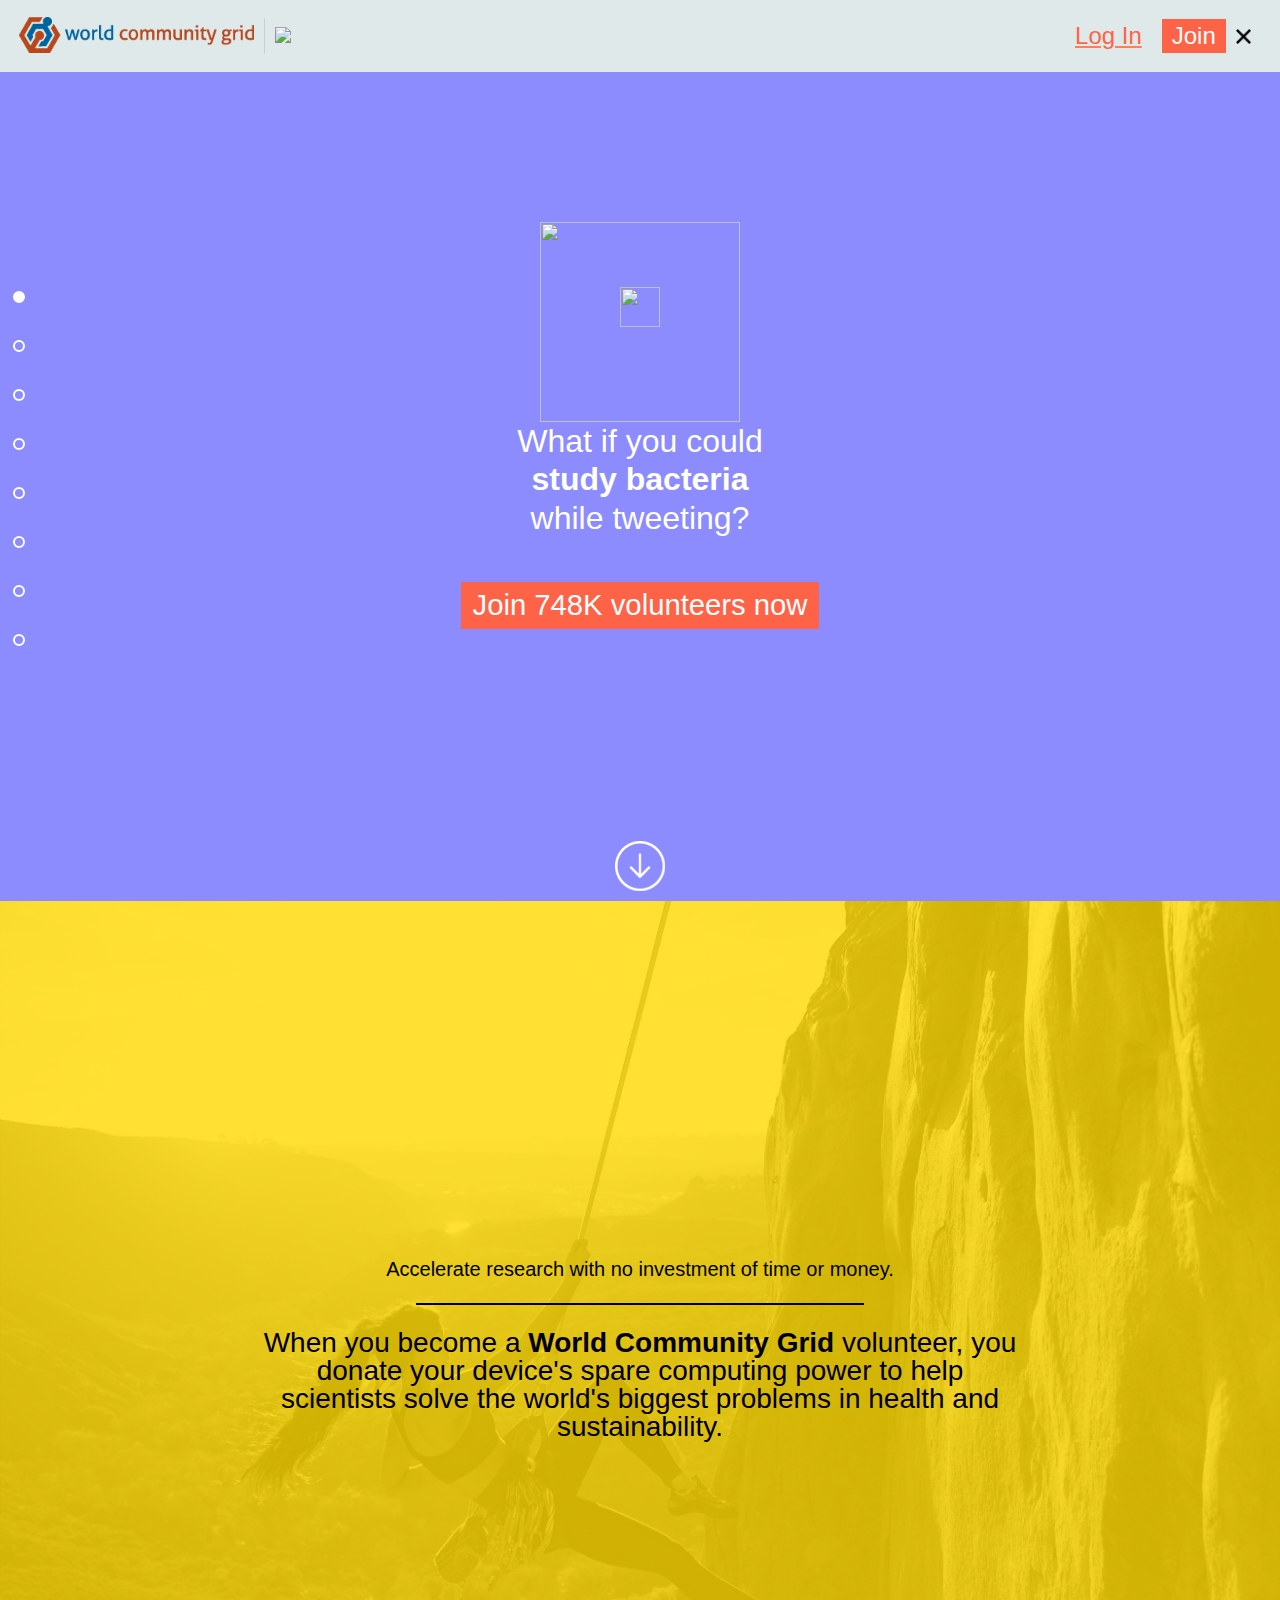
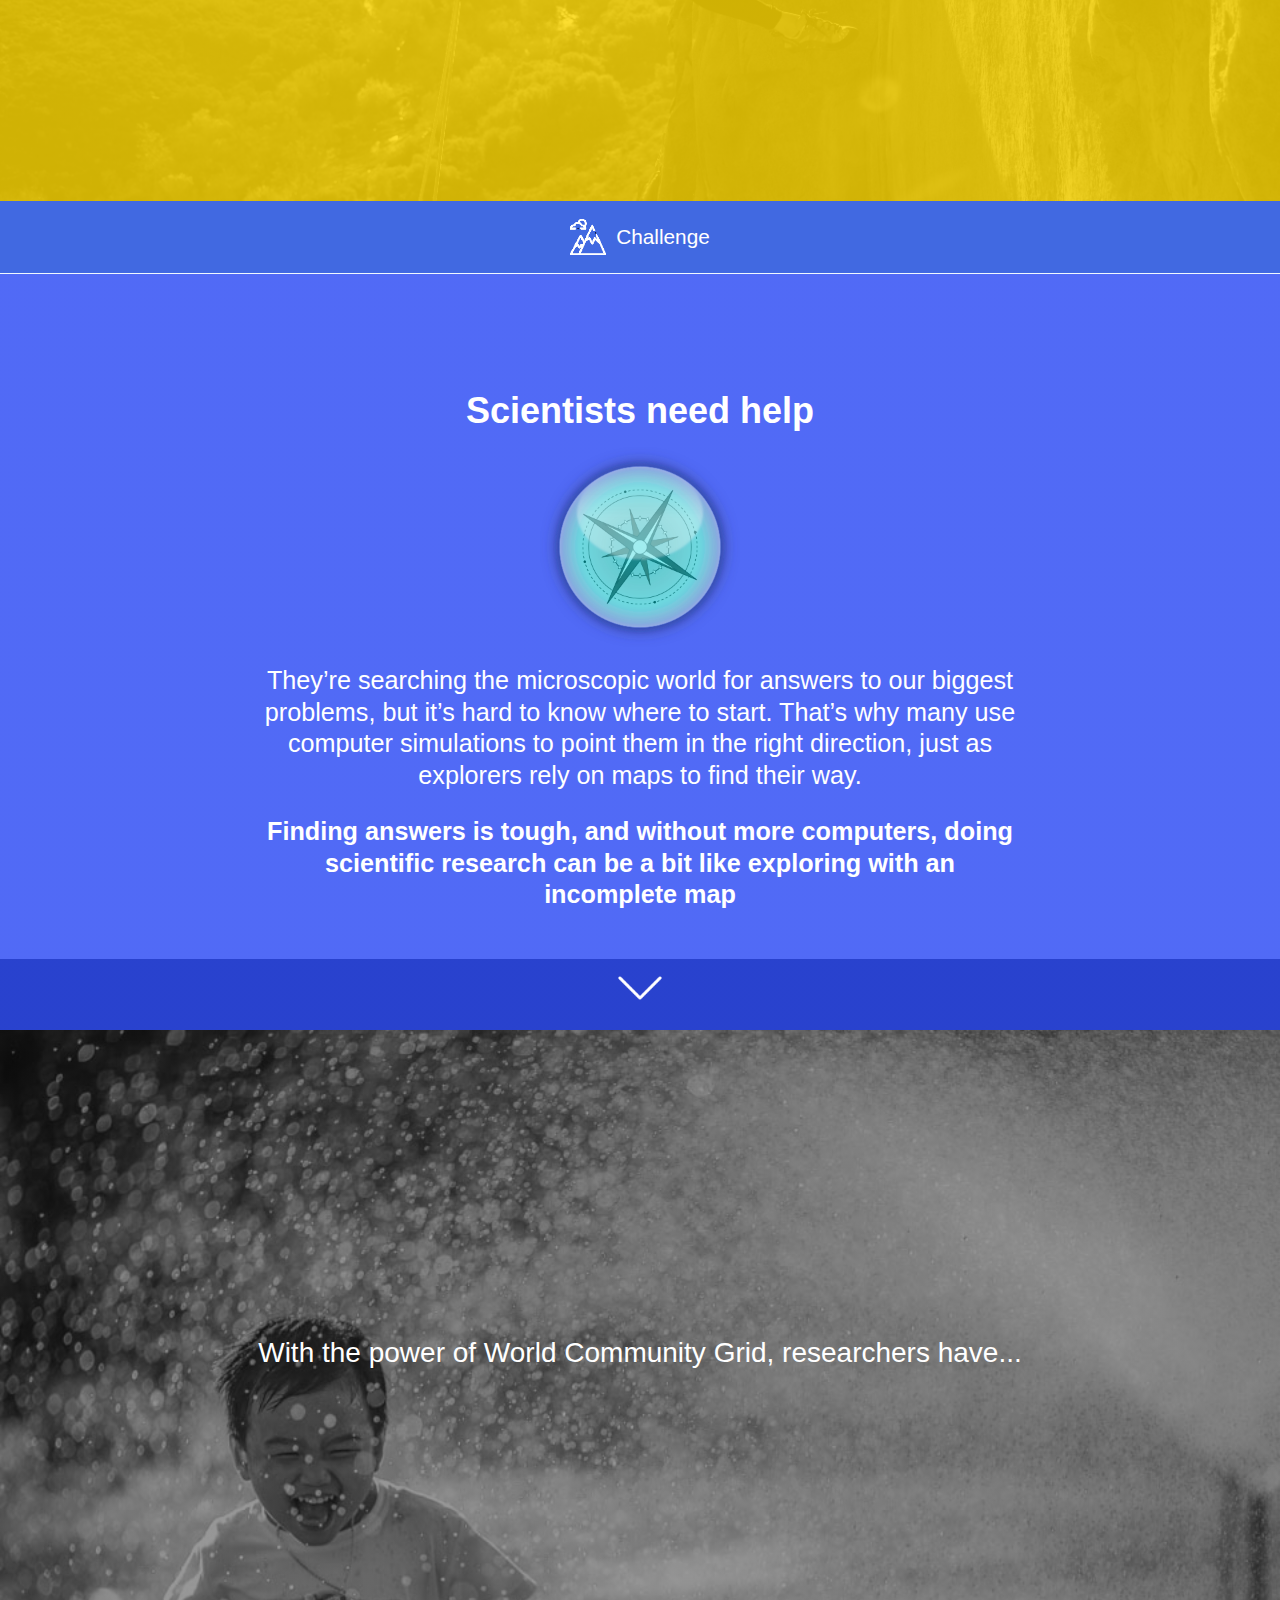
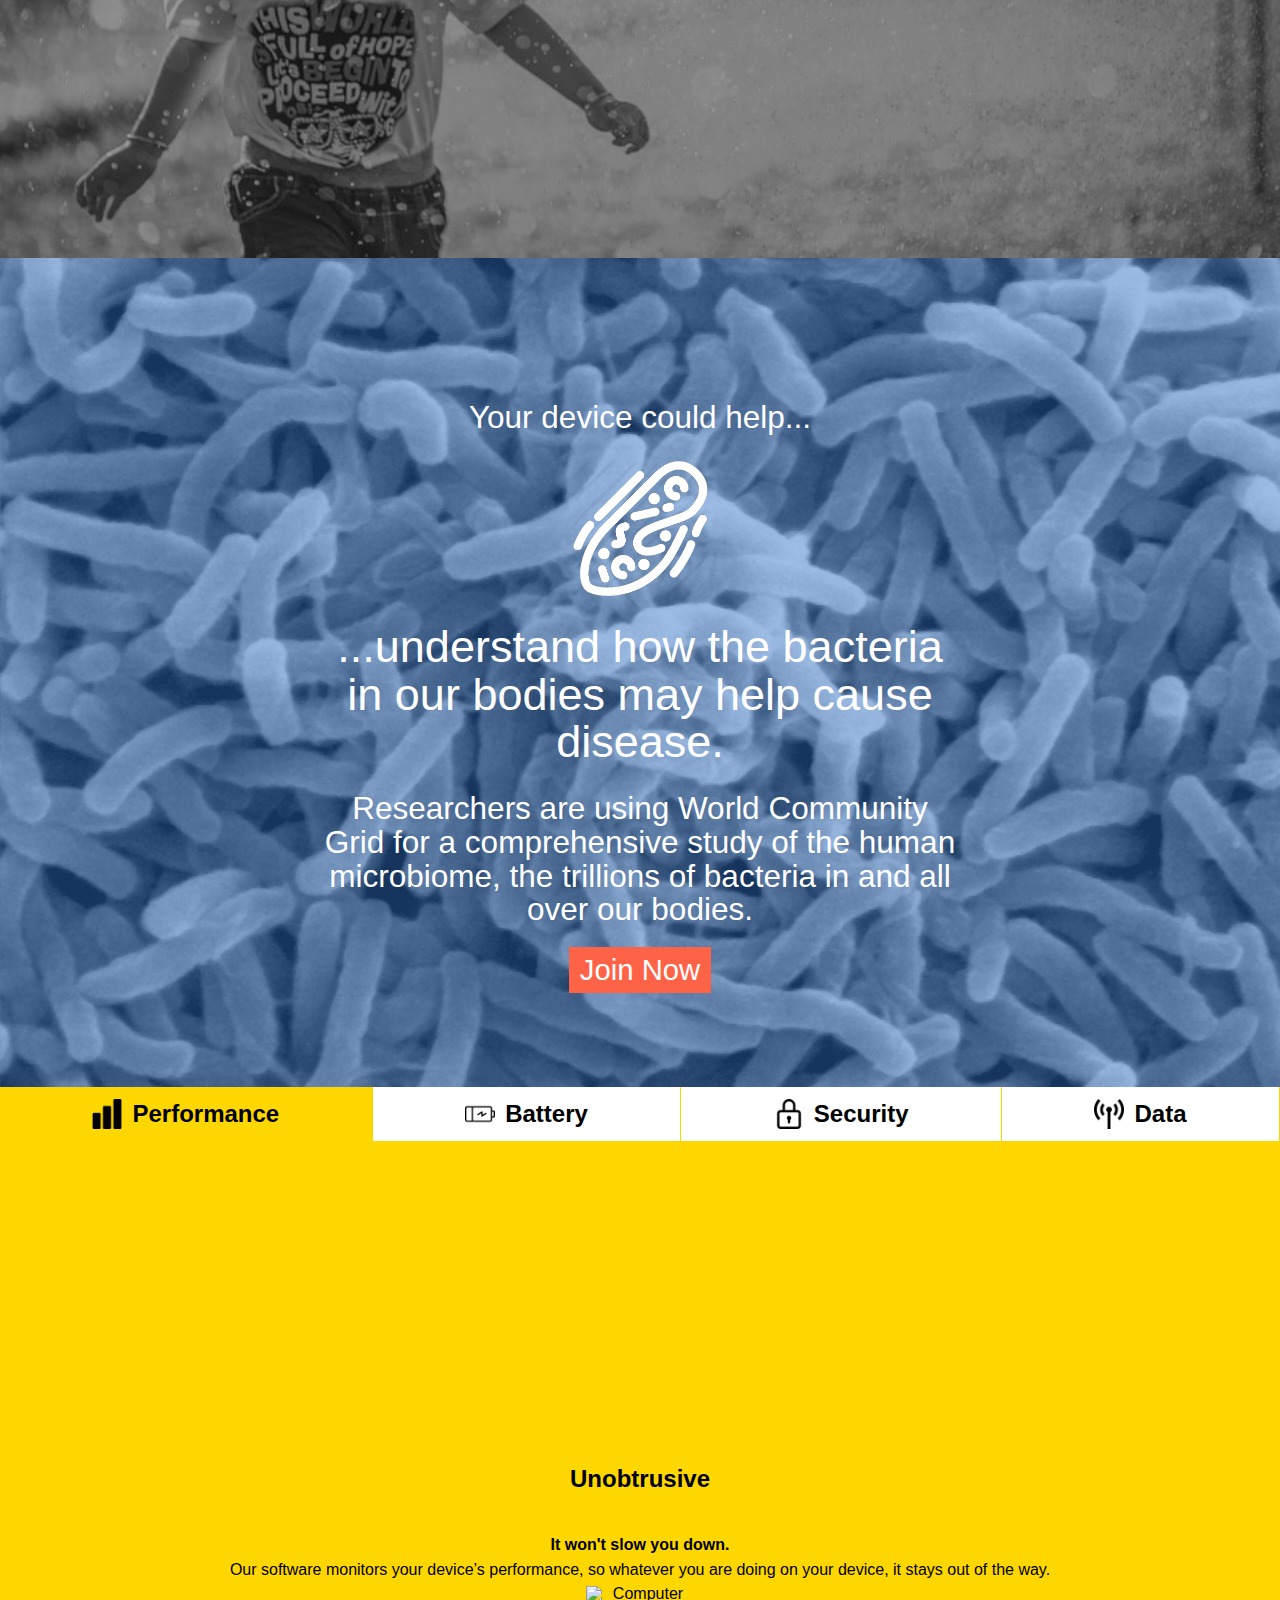
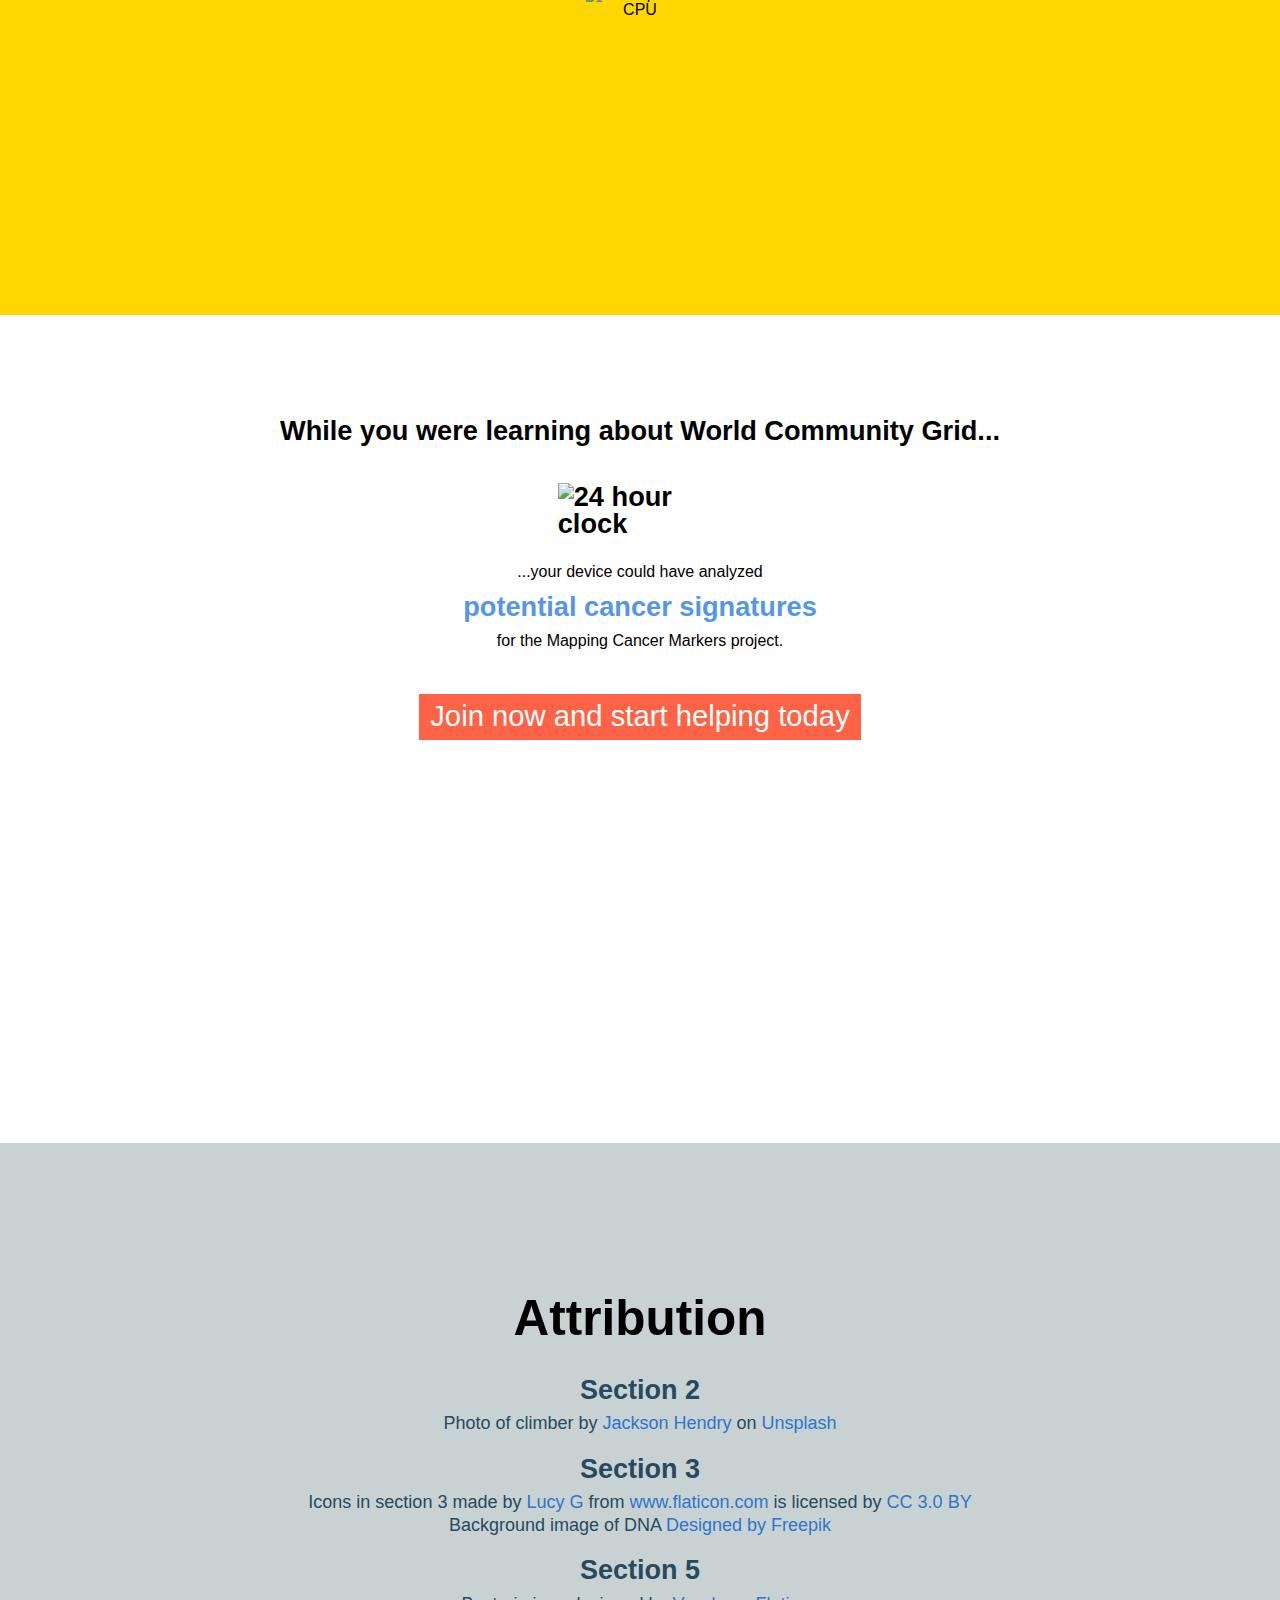
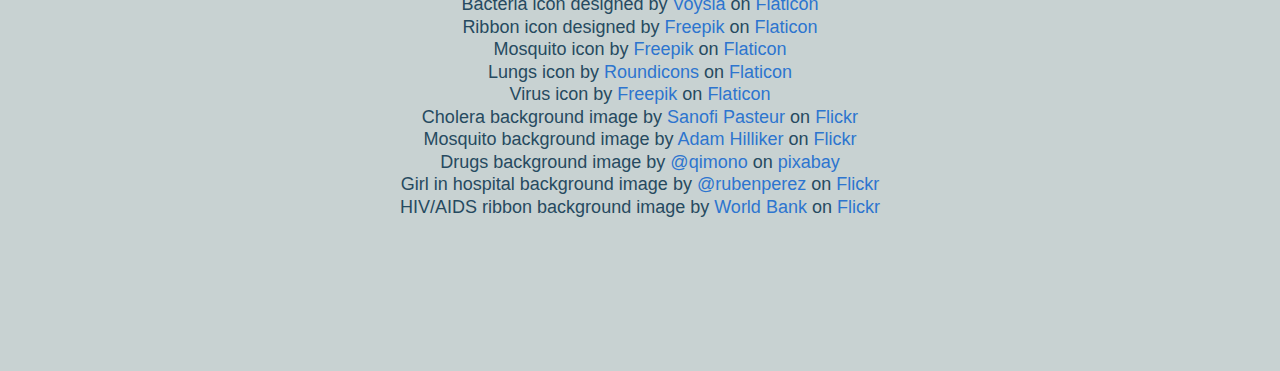
==== commit de446b5f: "Add and configure flexbox-div for main-arrow positioning" ====
--- a/index.html
+++ b/index.html
@@ -34,26 +34,37 @@
         </div>
     </div> <!-- /.menu -->
 
-<!-- Carousel Start -->
-
-<ul class="carouselWhite" id="carousel">
-    <li id="section1Car"><a href="#section1"></a></li>
-    <li id="section2Car"><a href="#introduction"></a></li>
-    <li id="section3Car"><a href="#section3"></a></li>
-    <li id="impactCar"><a href="#impact"></a></li>
-    <li id="current-projectsCar"><a href="#current-projects"></a></li>
-    <li id="section6Car"><a href="#section6"></a></li>
-    <li id="section7Car"><a href="#section7"></a></li>
-    <li id="attributionCar"><a href="#attribution"></a></li>
-</ul>
-
-<!-- Carousel End -->
-
-<!-- Main Arrow Start -->
-
-<img src="assets/images/circular-down-arrow-button_white.png" id="downArrowIcon">
-
-<!-- Main Arrow End -->
+    <!-- flexbox div to position carousel on page -->
+    <div id="carouselFlexBox">
+
+        <!-- Carousel Start -->
+
+        <ul class="carouselWhite" id="carousel">
+            <li id="section1Car"><a href="#section1"></a></li>
+            <li id="section2Car"><a href="#introduction"></a></li>
+            <li id="section3Car"><a href="#section3"></a></li>
+            <li id="impactCar"><a href="#impact"></a></li>
+            <li id="current-projectsCar"><a href="#current-projects"></a></li>
+            <li id="section6Car"><a href="#section6"></a></li>
+            <li id="section7Car"><a href="#section7"></a></li>
+            <li id="attributionCar"><a href="#attribution"></a></li>
+        </ul>
+
+        <!-- Carousel End -->
+    </div>
+
+    <!-- flexbox div to position main down-arrow on page -->
+    <div id="arrowFlexBox">
+
+        <!-- Main Arrow Start -->
+
+        <img src="assets/images/circular-down-arrow-button_white.png" id="downArrowIcon">
+
+        <!-- Main Arrow End -->
+    
+    </div>
+
+    
 
 	<!-- Section 1 - Blue -->
 	<section class="bgSec1" id="section1">  <!-- SF changed class to .bgSec1 b/c sec1 needs custom height -->
--- a/assets/stylesheets/main.css
+++ b/assets/stylesheets/main.css
@@ -277,7 +277,7 @@
 #section1 {
     background:
     linear-gradient(rgba(0,0,255,0.45),rgba(0,0,255,0.45)),
-    url('../images/section1/sec1backgroundpic.jpg');
+    url('../images/section1/sec1backgroundpic_bw.jpg');
     background-size: cover;
     height: 100vh;          /* Section 1 vh INCLUDES the header's height */
 }
@@ -1292,13 +1292,25 @@
     Carousel
     ================================================= */
 
+    /* flexbox div to position carousel on page */
+    #carouselFlexBox {
+        display: flex;
+        flex-direction: row;
+        height: 100vh;
+        width: 100vw;
+        position: fixed;
+        z-index: 20;
+    }
+
     #section1Car {
         background-color: white;
     }
 
     #carousel {
         position: fixed;
-        margin: 29vh 0 0 1vw;
+        /* margin: 29vh 0 0 1vw; */
+        align-self: center;
+        margin-left: 1vw;
         z-index: 20;
     }
 
@@ -1336,14 +1348,29 @@
     /*  =================================================
         Main Down Arrow
         ================================================= */
+        
+        /* flexbox div to position main down-arrow on page */
+        #arrowFlexBox {
+            display: flex;
+            flex-direction: column;
+            justify-content: end;
+            height: 100vh;
+            width: 100vw;
+            position: fixed;
+            z-index: 20;
+        }
 
         #downArrowIcon {
-            height: 50px;
+            height: 7vh;
+            max-height: 50px;
+            min-height: 20px;
             display: block;
             position: fixed;
-            margin-top: 92vh;
+            margin-bottom: 1vh;
+            align-self: center;
+            /* margin-top: 92vh; */
             z-index: 20;
-            margin-left: 48%;
+            /* margin-left: 48%; */
             cursor: pointer;
 
         }
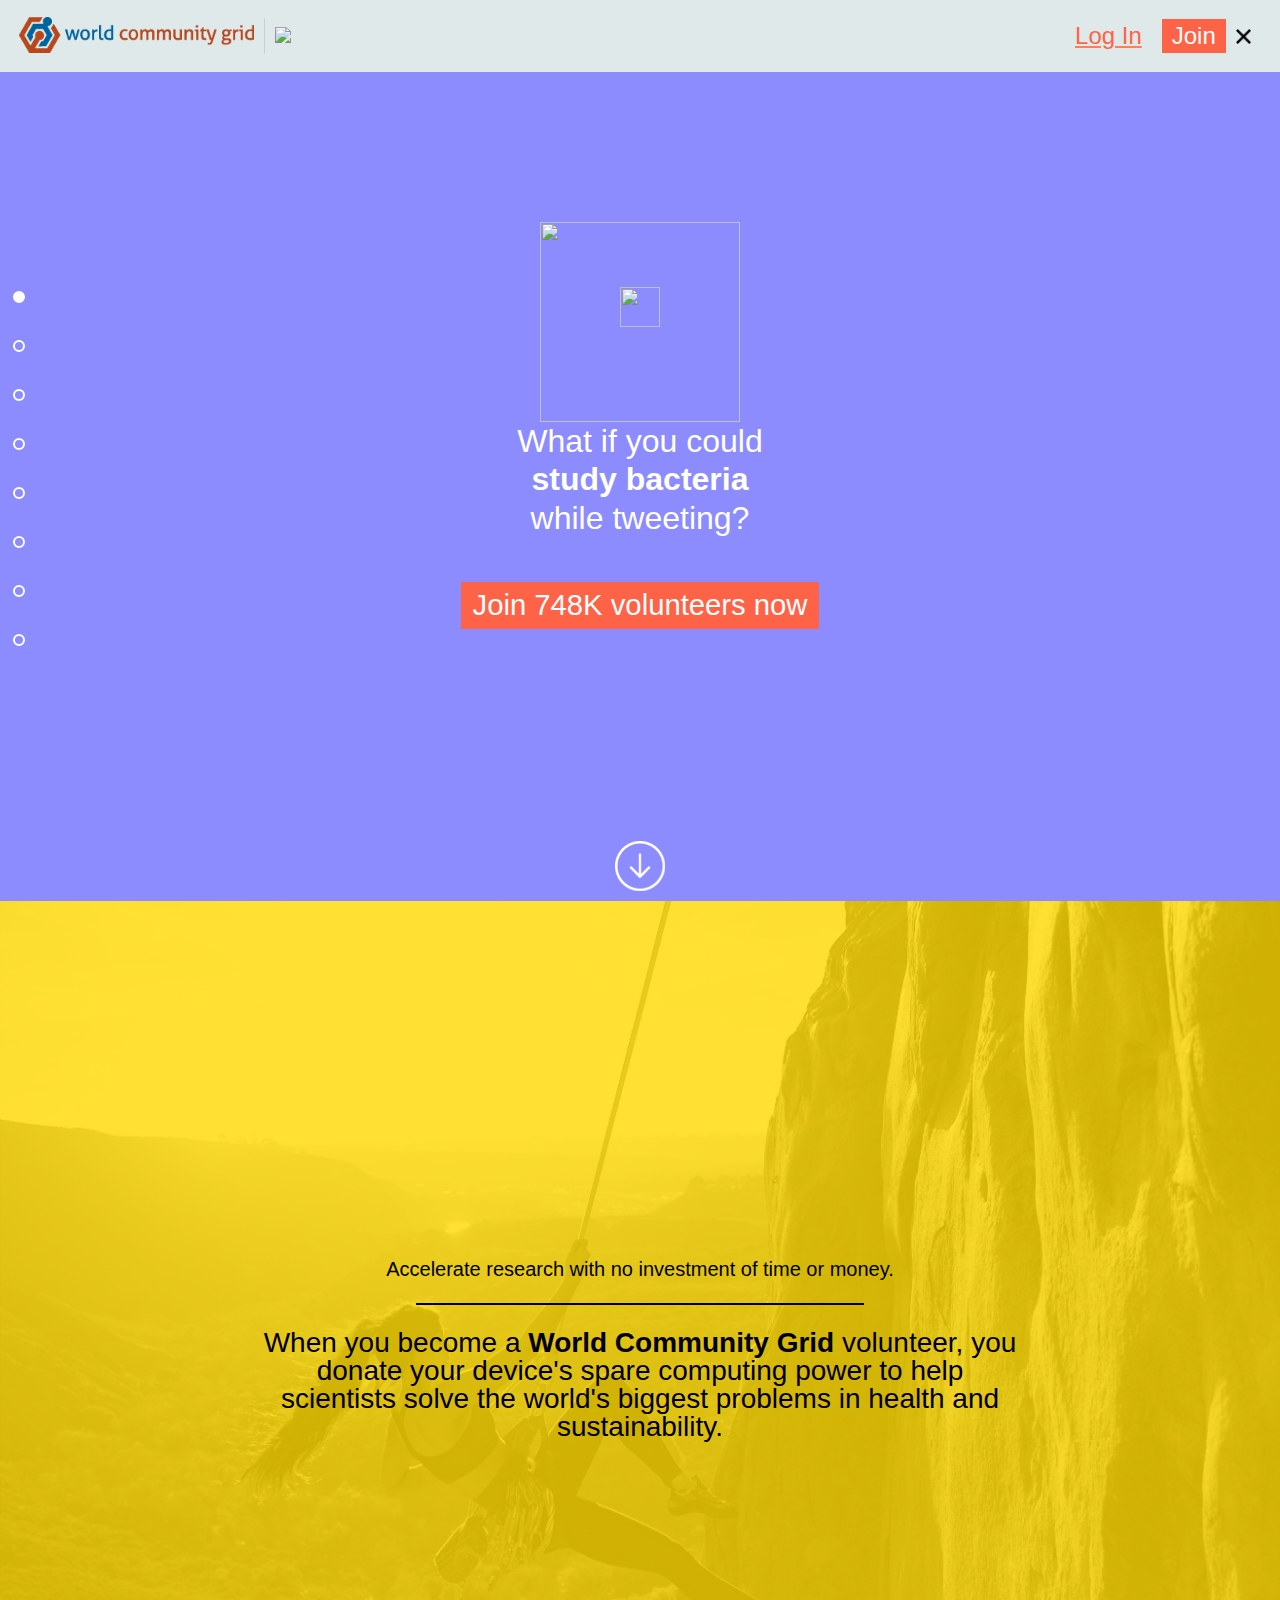
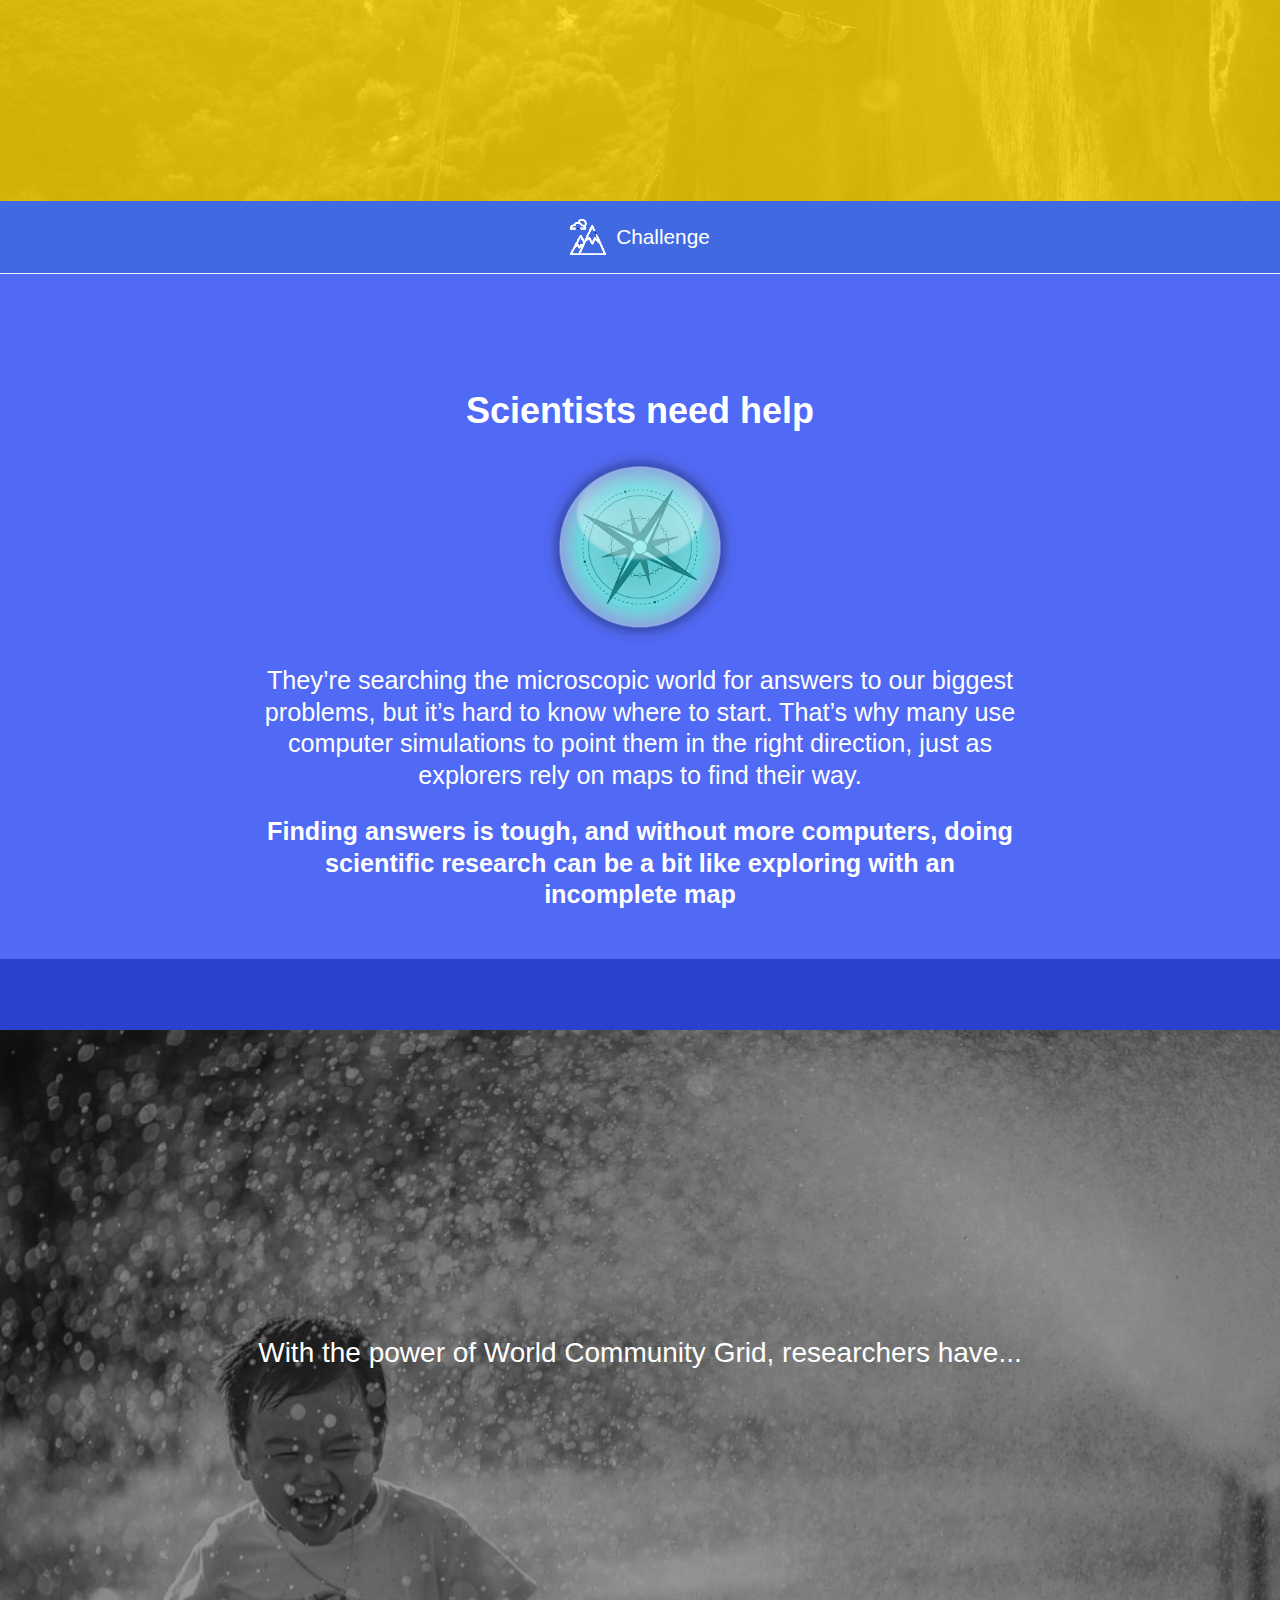
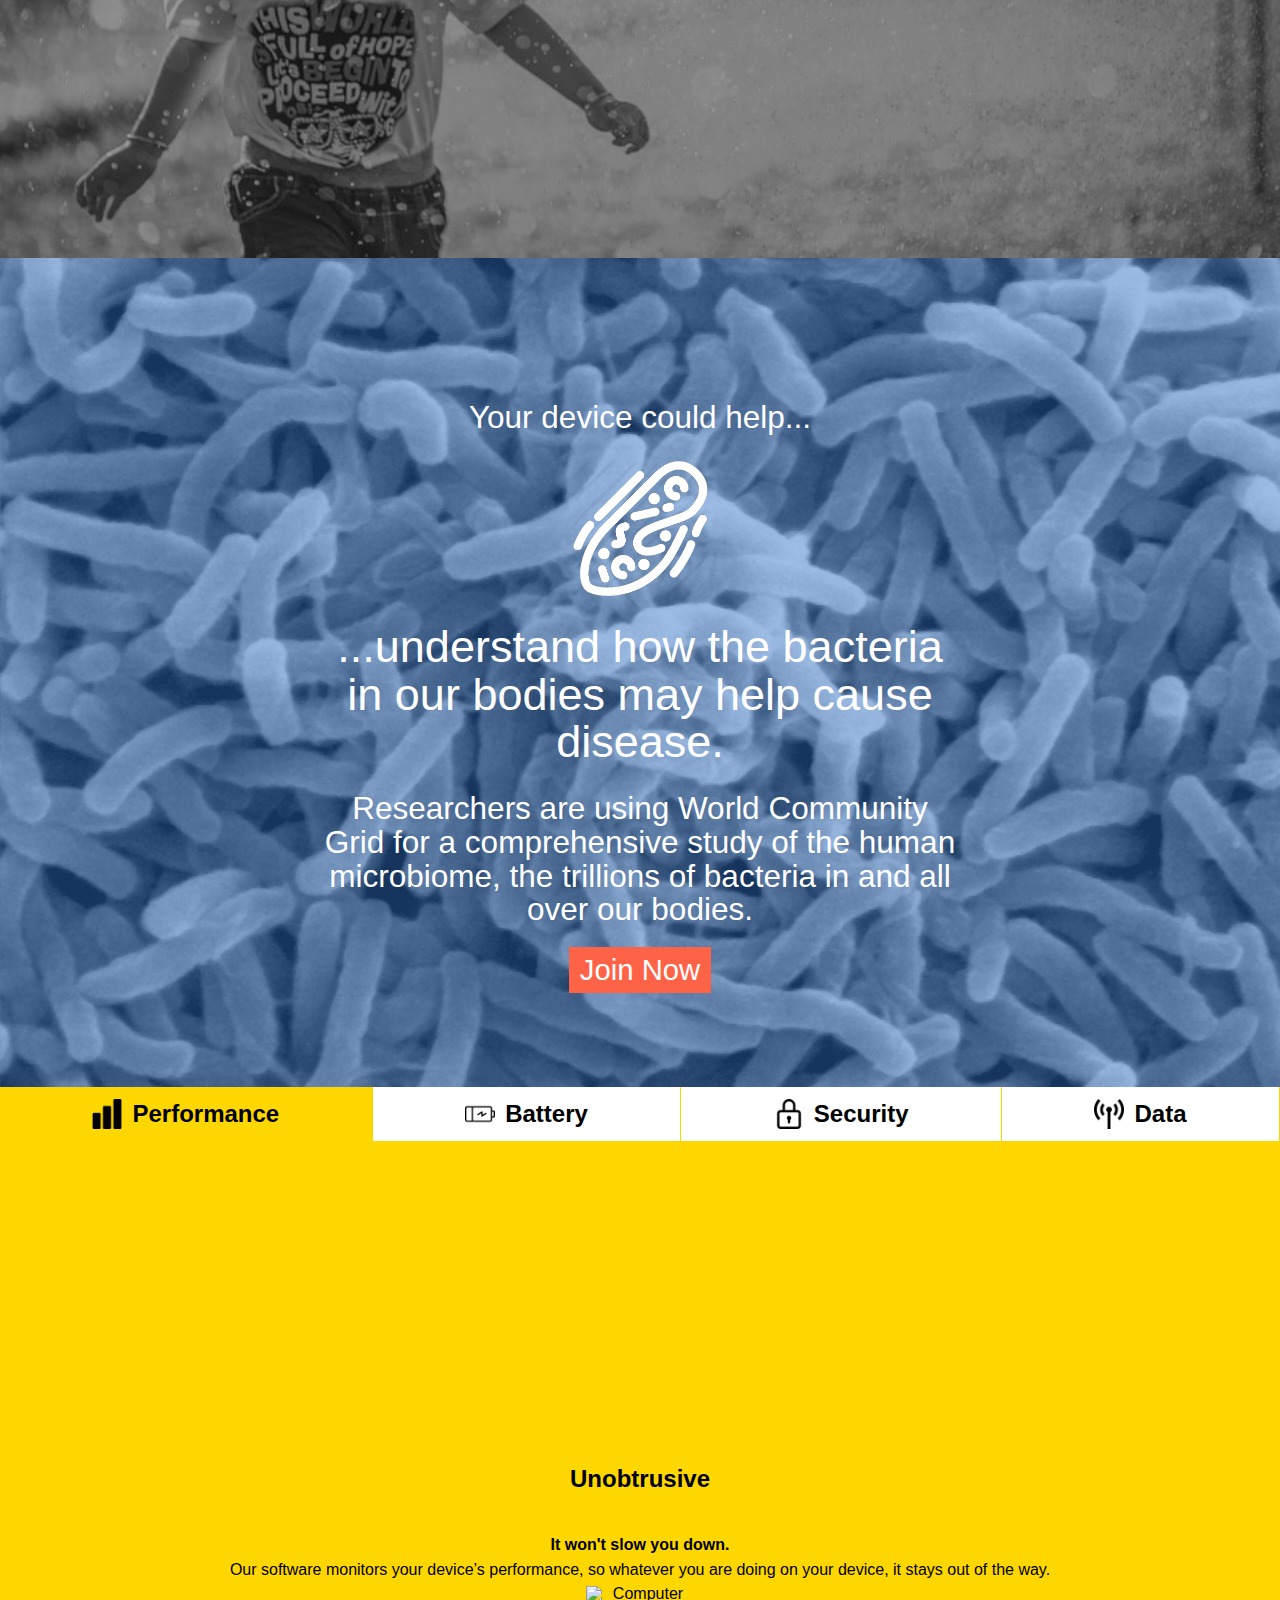
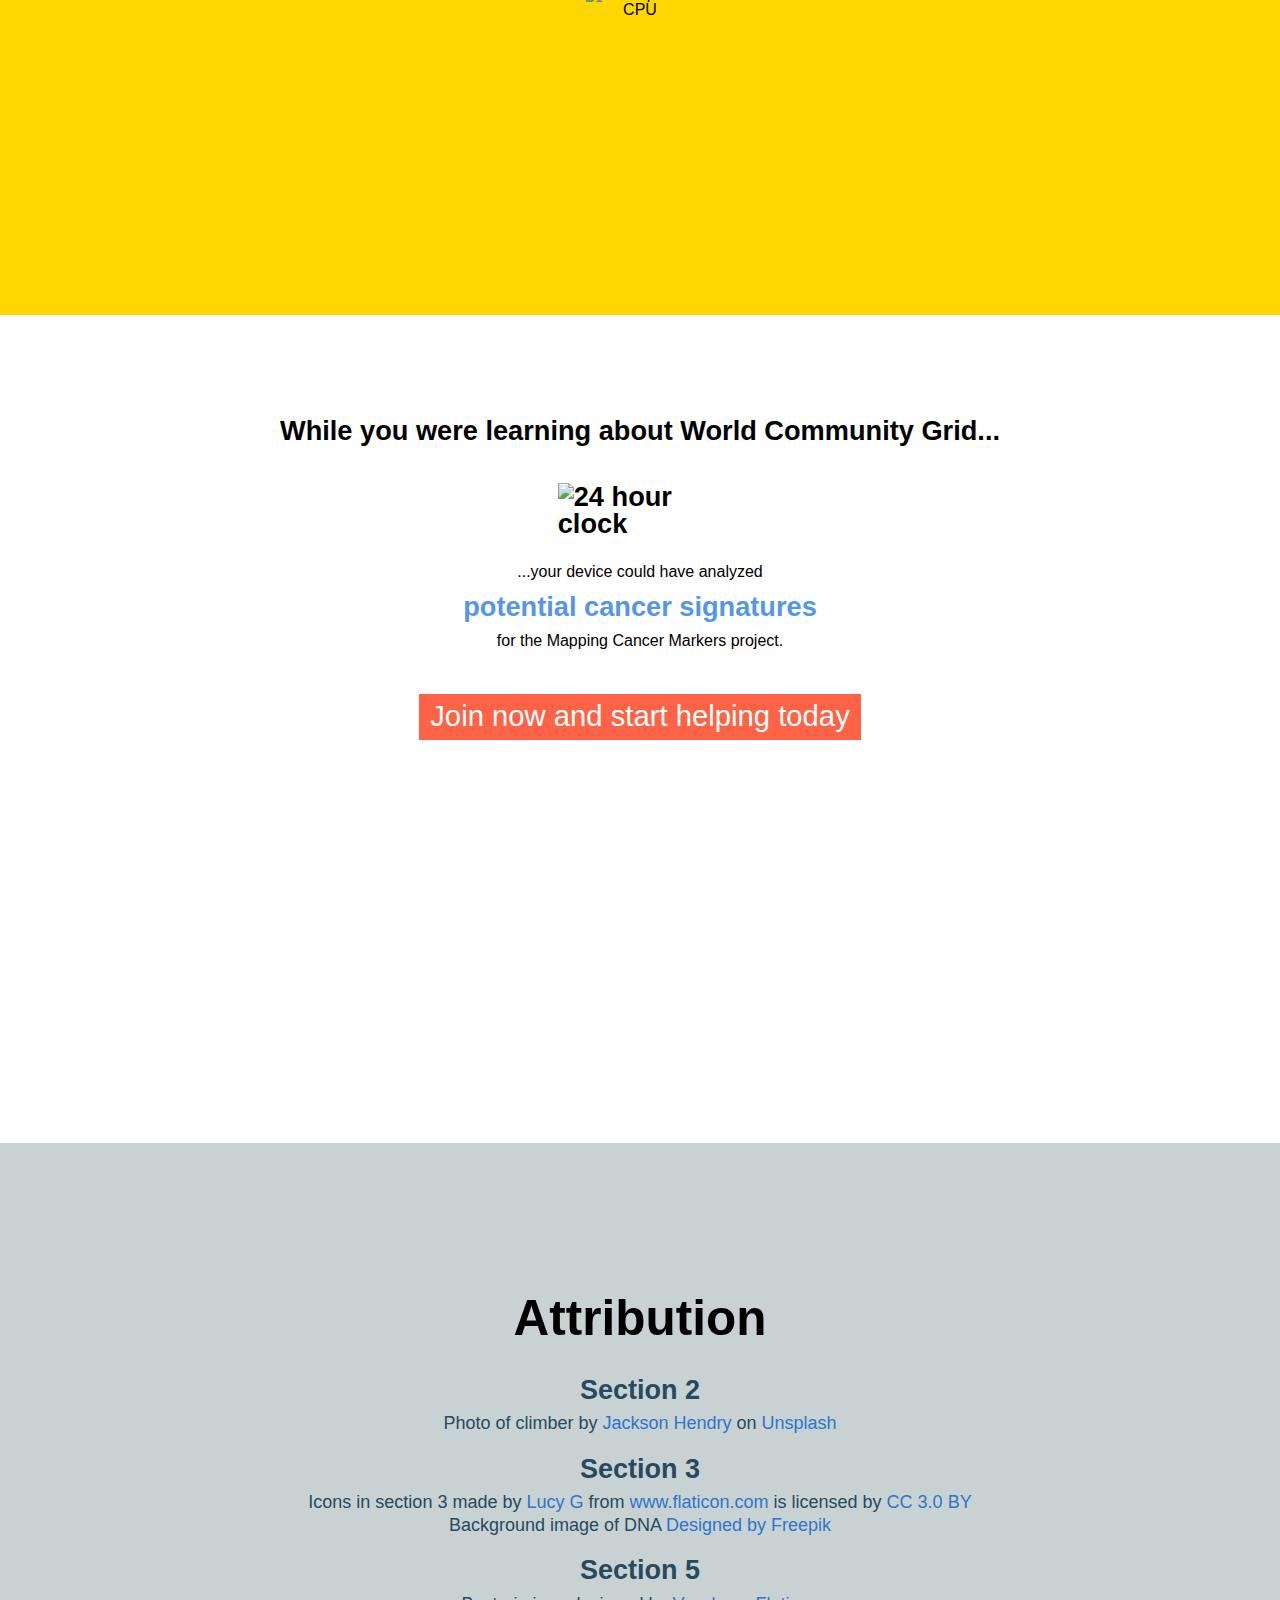
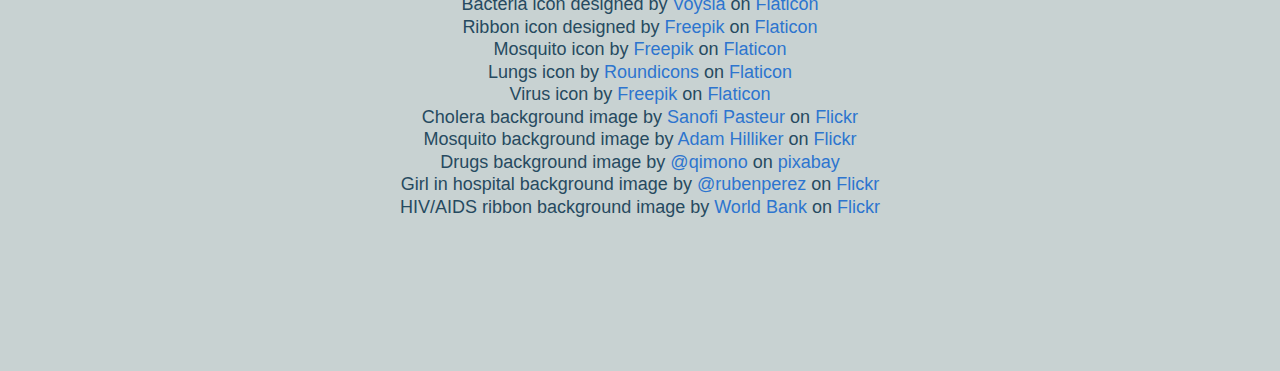
==== commit 456ca76a: "Merge pull request #66 from chingu-voyage4/feature/responsiveArrow_and_Carousel" ====
--- a/index.html
+++ b/index.html
@@ -143,7 +143,8 @@
                     <img src="assets/images/boobaloo-Compass-300px.png" height=200px width=200px id="compass">
                     <p text="center">They’re searching the microscopic world for answers to our biggest problems, but it’s hard to know where to start. That’s why many use computer simulations to point them in the right direction, just as explorers rely on maps to find their way.</p> 
                     <strong text="center">Finding answers is tough, and without more computers, doing scientific research can be a bit like exploring with an incomplete map</strong>
-                    <a href="#section3b" class="section3Arrow"> <img src="assets/images/down-arrow.png" height=48px width=48px id="arrow3"></a>
+                    <!-- Arrow temporarily removed by SF while sec3 subsections are incomplete and hidden -->
+                    <!-- <a href="#section3b" class="section3Arrow"> <img src="assets/images/down-arrow.png" height=48px width=48px id="arrow3"></a> -->
                 </div>
                 
             
--- a/assets/stylesheets/main.css
+++ b/assets/stylesheets/main.css
@@ -1308,7 +1308,6 @@
 
     #carousel {
         position: fixed;
-        /* margin: 29vh 0 0 1vw; */
         align-self: center;
         margin-left: 1vw;
         z-index: 20;
@@ -1329,10 +1328,6 @@
     .carouselBlack li {
         border: 2px solid black;
     }
-
-/*    .carousel ul:first-child {
-        margin-top: 0;
-    } */
 
     ul#carousel li {
         padding: 0;
@@ -1368,9 +1363,7 @@
             position: fixed;
             margin-bottom: 1vh;
             align-self: center;
-            /* margin-top: 92vh; */
             z-index: 20;
-            /* margin-left: 48%; */
             cursor: pointer;
 
         }
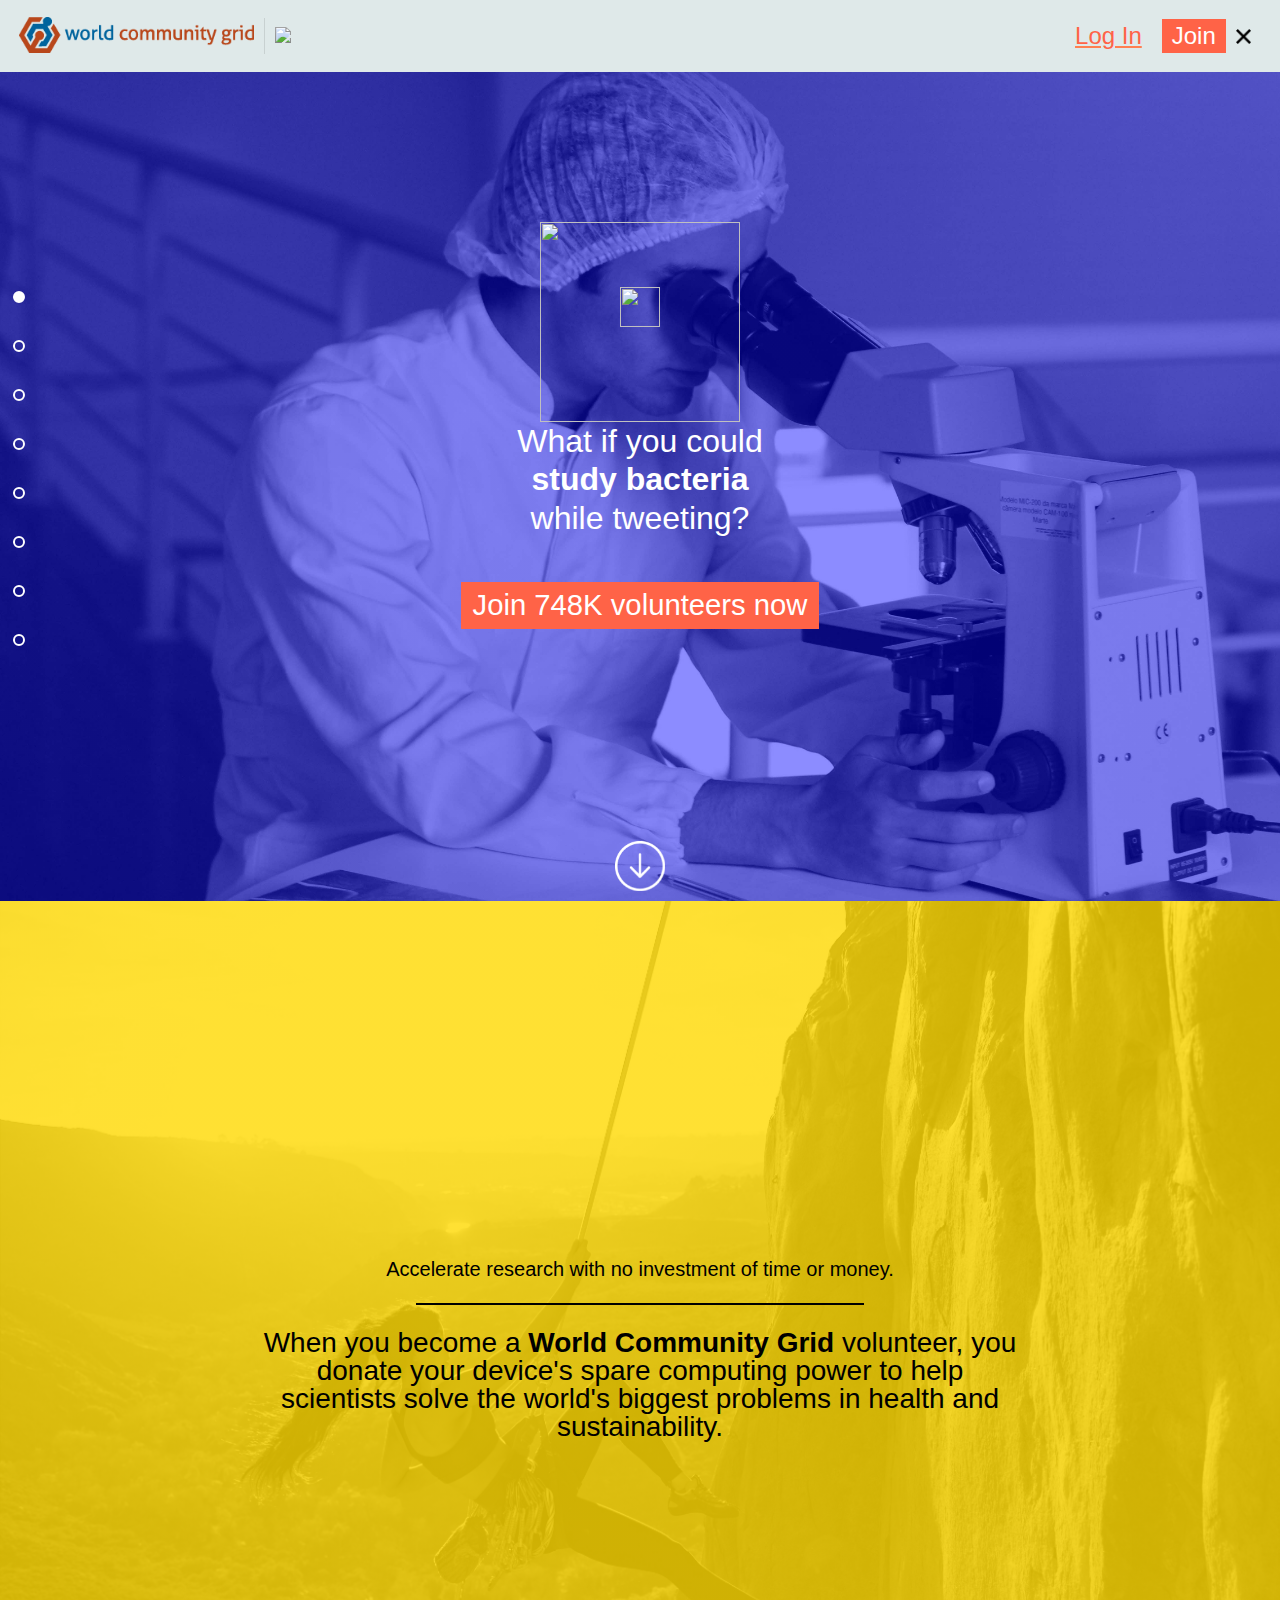
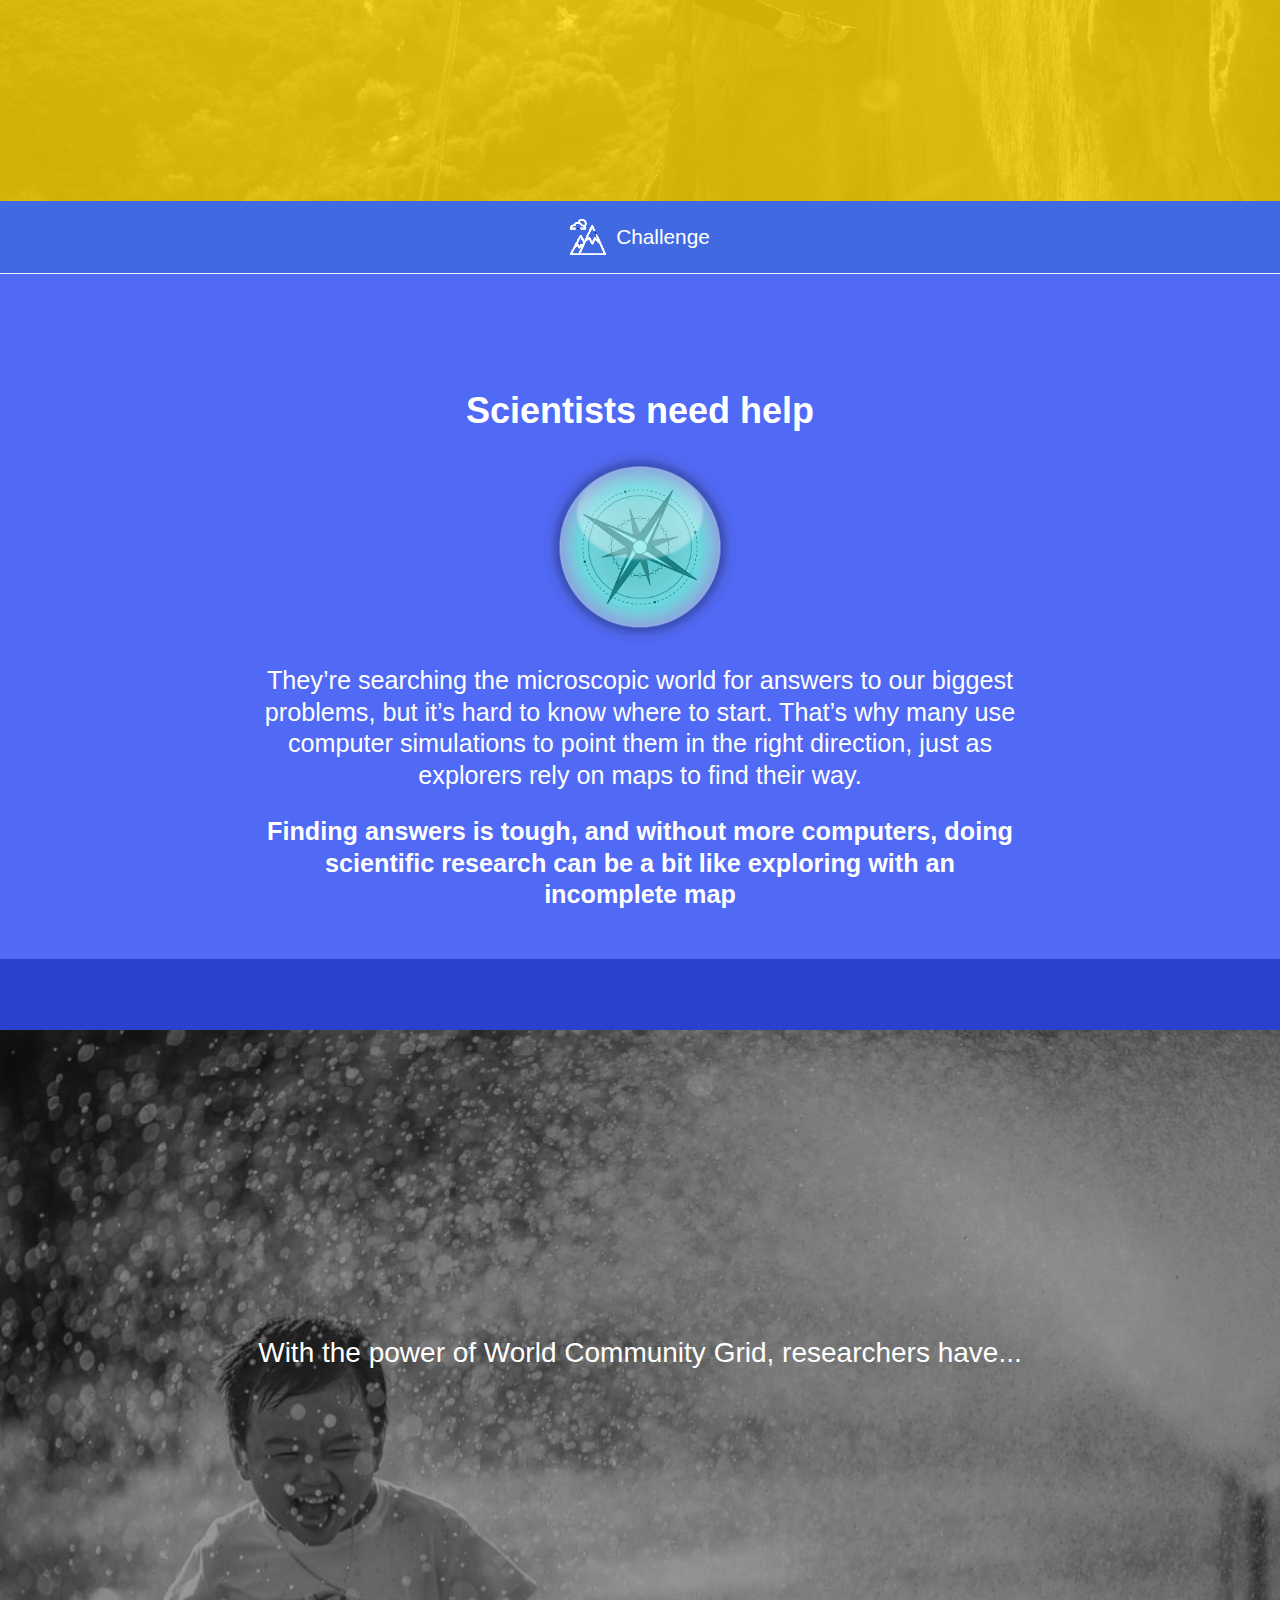
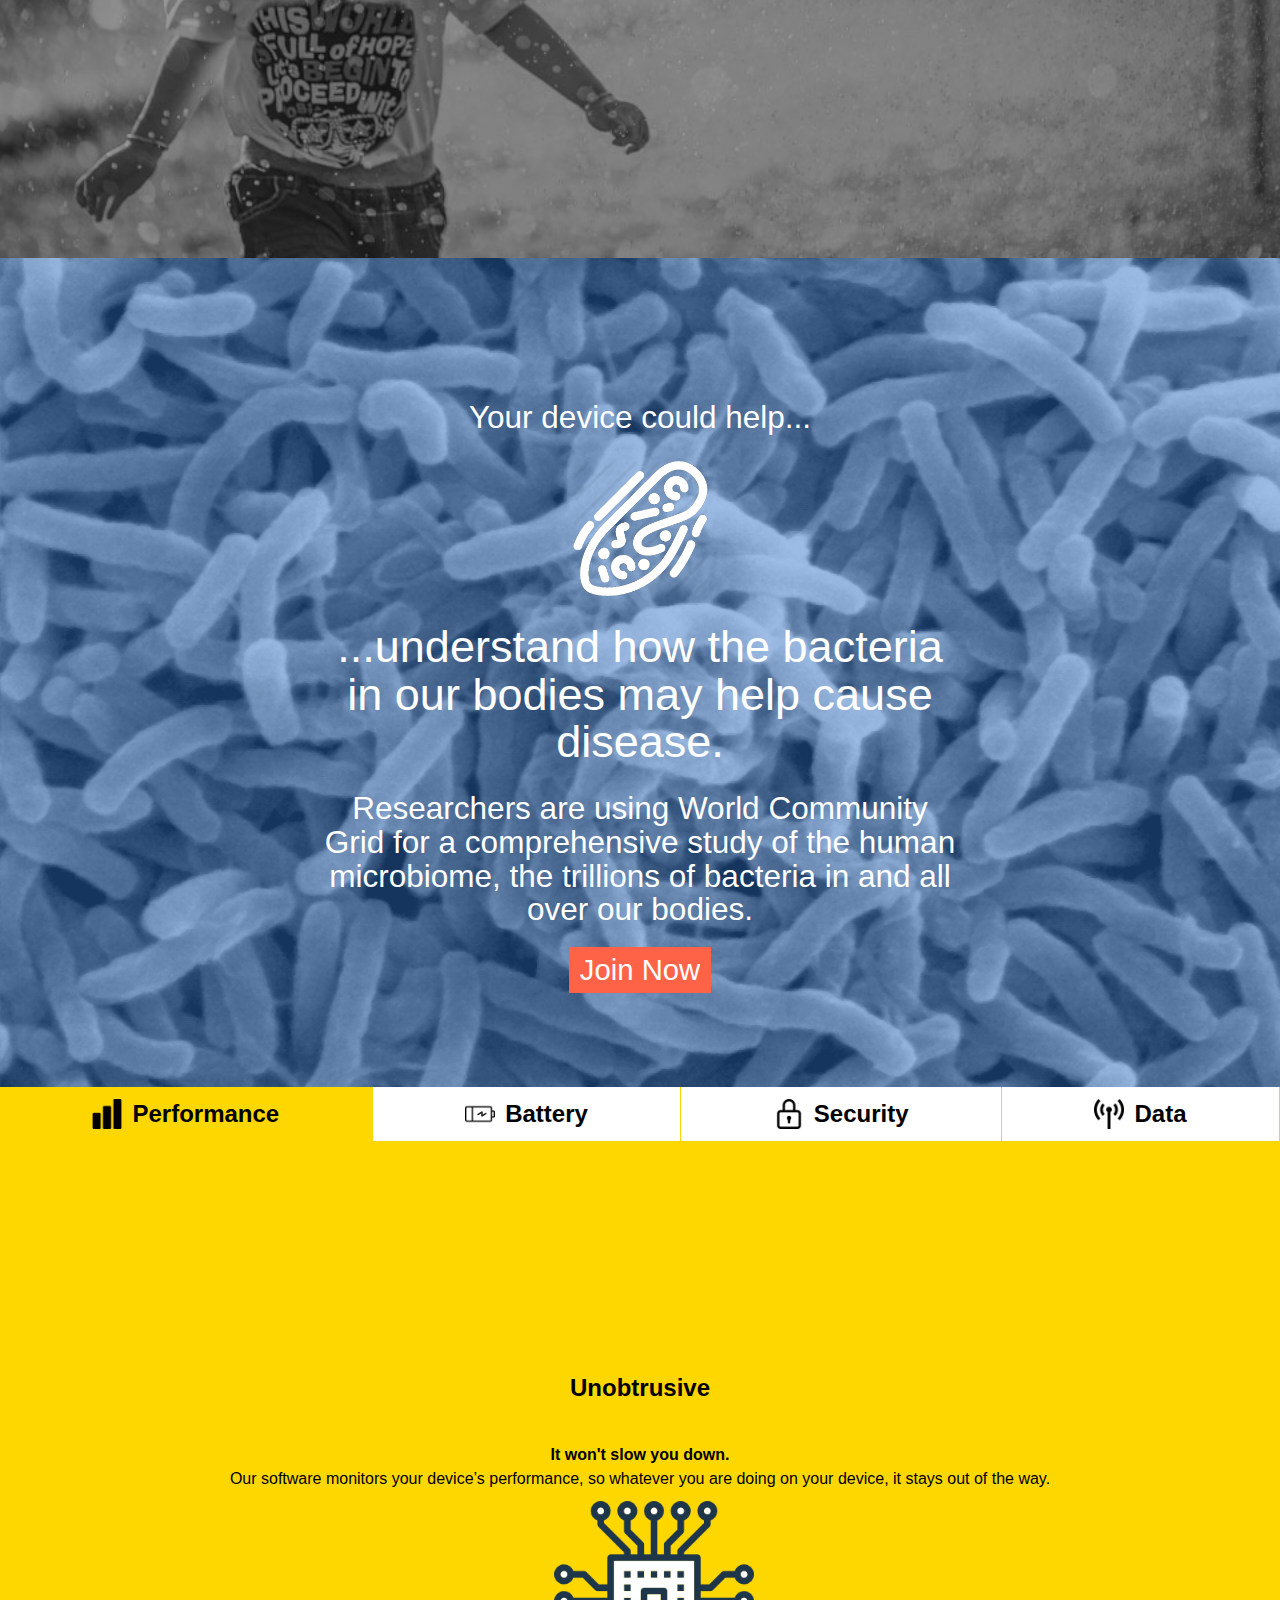
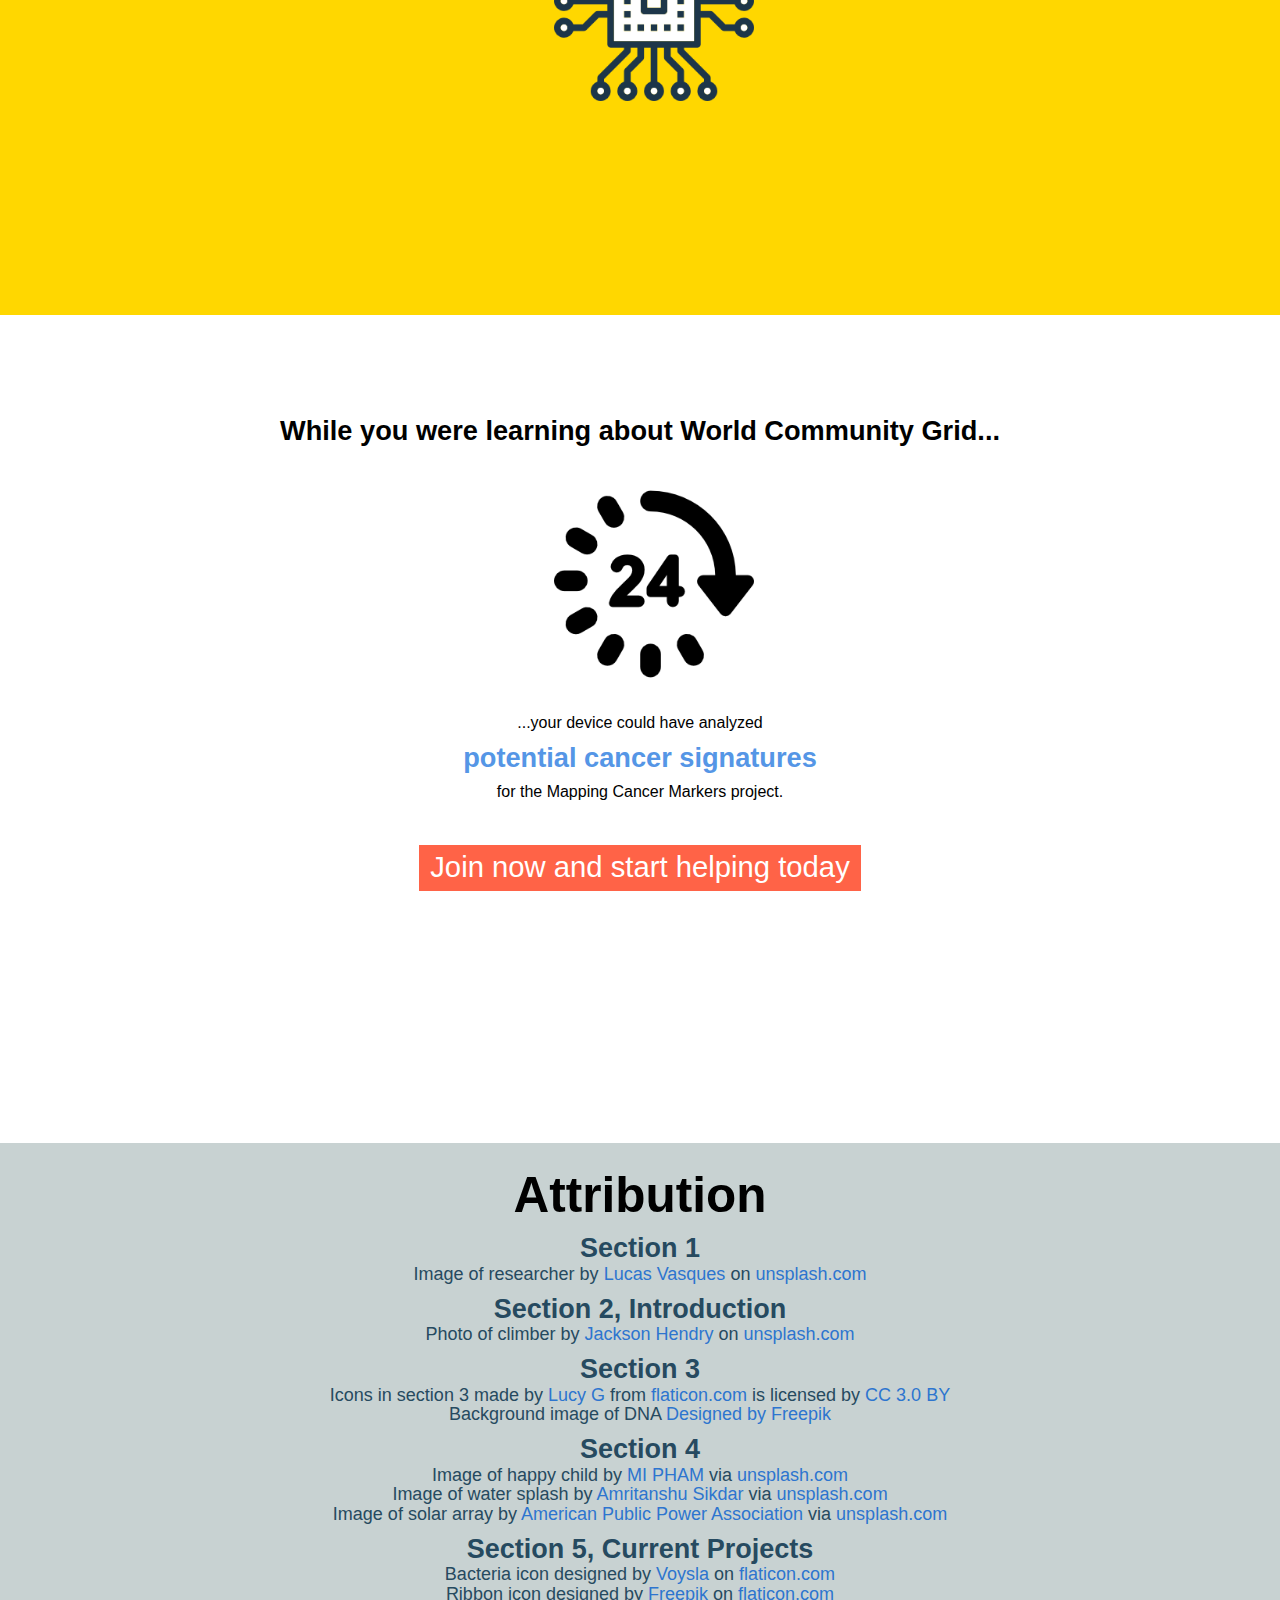
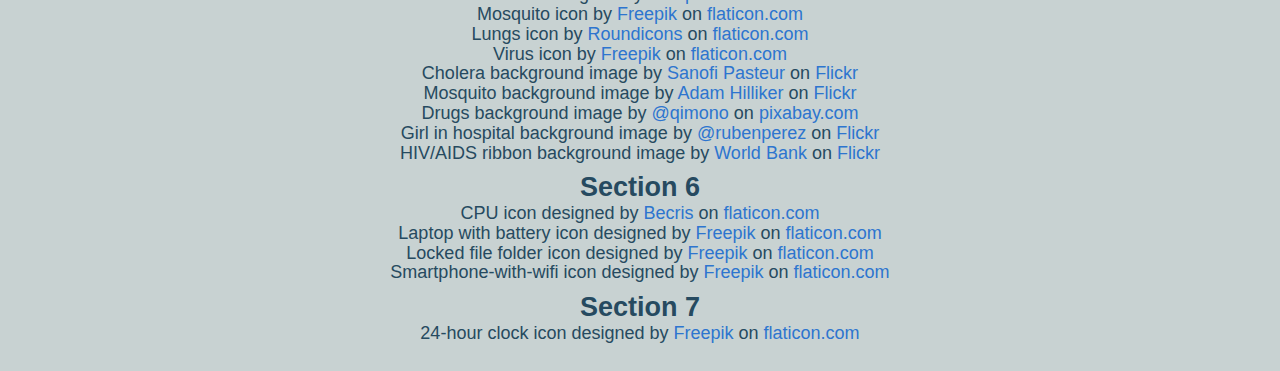
==== commit cc487329: "Merge 5bf72267a8a75928f42b94bd2d44c02c15c76419 into 1b843169f949737f27cfe0cfd61779166487857e" ====
--- a/index.html
+++ b/index.html
@@ -34,7 +34,7 @@
         </div>
     </div> <!-- /.menu -->
 
-    <!-- flexbox div to position carousel on page -->
+    <!-- flexbox div to position carousel and arrow on page -->
     <div id="carouselFlexBox">
 
         <!-- Carousel Start -->
@@ -51,10 +51,6 @@
         </ul>
 
         <!-- Carousel End -->
-    </div>
-
-    <!-- flexbox div to position main down-arrow on page -->
-    <div id="arrowFlexBox">
 
         <!-- Main Arrow Start -->
 
@@ -452,27 +448,51 @@
 
                 <h2>Attribution</h2>
 
-                <h3>Section 2</h3>
-
-                <p>Photo of climber by <a href="https://unsplash.com/photos/F7KPyatac-g?utm_source=unsplash&utm_medium=referral&utm_content=creditCopyText">Jackson Hendry</a> on <a href="https://unsplash.com/photos/F7KPyatac-g">Unsplash</a></p>
+                <h3>Section 1</h3>
+
+                <p>Image of researcher by <a href="https://unsplash.com/@luvqs">Lucas Vasques</a> on <a href="https://unsplash.com/photos/9vnACvX2748">unsplash.com</a></p>
+                
+                <h3>Section 2, Introduction</h3>
+
+                <p>Photo of climber by <a href="https://unsplash.com/photos/F7KPyatac-g?utm_source=unsplash&utm_medium=referral&utm_content=creditCopyText">Jackson Hendry</a> on <a href="https://unsplash.com/photos/F7KPyatac-g">unsplash.com</a></p>
 
                 <h3>Section 3</h3>
 
-                <p>Icons in section 3 made by <a href="https://www.flaticon.com/authors/lucy-g" title="Lucy G">Lucy G</a> from <a href="https://www.flaticon.com/" title="Flaticon">www.flaticon.com</a> is licensed by <a href="http://creativecommons.org/licenses/by/3.0/" title="Creative Commons BY 3.0" target="_blank">CC 3.0 BY</a></p>
+                <p>Icons in section 3 made by <a href="https://www.flaticon.com/authors/lucy-g" title="Lucy G">Lucy G</a> from <a href="https://www.flaticon.com/">flaticon.com</a> is licensed by <a href="http://creativecommons.org/licenses/by/3.0/" title="Creative Commons BY 3.0" target="_blank">CC 3.0 BY</a></p>
                 <p>Background image of DNA <a href="https://www.freepik.com/free-photo/dna-helix_932015.htm"> Designed by Freepik</a></p>
 
-                <h3>Section 5</h3>
-
-                <p>Bacteria icon designed by <a href="https://www.flaticon.com/authors/voysla">Voysla</a> on <a href="https://www.flaticon.com/free-icon/bacteria_749250#term=bacteria&page=1&position=1">Flaticon</a> </p>
-                <p>Ribbon icon designed by <a href="https://www.flaticon.com/authors/freepik">Freepik</a> on <a href="https://www.flaticon.com/free-icon/awareness-ribbon_63681#term=ribbon&page=1&position=34">Flaticon</a></p>
-                <p>Mosquito icon by <a href="https://www.flaticon.com/authors/freepik">Freepik</a> on <a href="https://www.flaticon.com/free-icon/mosquito-insect-side-view_47225#term=mosquito&page=1&position=1">Flaticon</a></p>
-                <p>Lungs icon by <a href="https://www.flaticon.com/authors/roundicons">Roundicons</a> on <a href="https://www.flaticon.com/free-icon/lungs_467740#term=lungs&page=1&position=88">Flaticon</a></p>
-                <p>Virus icon by <a href="https://www.flaticon.com/authors/freepik">Freepik</a> on <a href="https://www.flaticon.com/free-icon/computer-virus_30992#term=virus&page=1&position=40">Flaticon</a></p>
+                <h3>Section 4</h3> 
+
+                <p>Image of happy child by <a href="https://unsplash.com/@phammi">MI PHAM</a> via <a href="https://unsplash.com/photos/FtZL0r4DZYk">unsplash.com</a></p>
+                <p>Image of water splash by <a href="https://unsplash.com/@da_sikka_x">Amritanshu Sikdar</a> via <a href="https://unsplash.com/photos/LoGnr-w1D8E">unsplash.com</a></p>
+                <p>Image of solar array by <a href="https://unsplash.com/@publicpowerorg">American Public Power Association</a> via <a href="https://unsplash.com/photos/XGAZzyLzn18">unsplash.com</a></p>
+
+                <h3>Section 5, Current Projects</h3>
+
+                <p>Bacteria icon designed by <a href="https://www.flaticon.com/authors/voysla">Voysla</a> on <a href="https://www.flaticon.com/free-icon/bacteria_749250#term=bacteria&page=1&position=1">flaticon.com</a> </p>
+                <p>Ribbon icon designed by <a href="https://www.flaticon.com/authors/freepik">Freepik</a> on <a href="https://www.flaticon.com/free-icon/awareness-ribbon_63681#term=ribbon&page=1&position=34">flaticon.com</a></p>
+                <p>Mosquito icon by <a href="https://www.flaticon.com/authors/freepik">Freepik</a> on <a href="https://www.flaticon.com/free-icon/mosquito-insect-side-view_47225#term=mosquito&page=1&position=1">flaticon.com</a></p>
+                <p>Lungs icon by <a href="https://www.flaticon.com/authors/roundicons">Roundicons</a> on <a href="https://www.flaticon.com/free-icon/lungs_467740#term=lungs&page=1&position=88">flaticon.com</a></p>
+                <p>Virus icon by <a href="https://www.flaticon.com/authors/freepik">Freepik</a> on <a href="https://www.flaticon.com/free-icon/computer-virus_30992#term=virus&page=1&position=40">flaticon.com</a></p>
                 <p>Cholera background image by <a href="https://www.flickr.com/photos/sanofi-pasteur/">Sanofi Pasteur</a> on <a href="https://www.flickr.com/photos/sanofi-pasteur/26613653799/in/[base64]">Flickr</a></p>
-                <P>Mosquito background image by <a href="https://www.flickr.com/photos/ahilliker/">Adam Hilliker</a> on <a href="https://www.flickr.com/photos/ahilliker/5813979420/in/[base64]">Flickr</a></p>
-                <P>Drugs background image by <a href="https://pixabay.com/en/users/qimono-1962238/">@qimono</a> on <a href="https://pixabay.com/en/syringe-pill-bottle-morphine-small-1884784/">pixabay</a></p>
-                <P>Girl in hospital background image by <a href="https://www.flickr.com/photos/rubenperez/">@rubenperez</a> on <a href="https://www.flickr.com/photos/rubenperez/452108745/in/[base64]"> Flickr</a></p>
-                <P>HIV/AIDS ribbon background image by <a href="https://www.flickr.com/photos/worldbank/">World Bank</a> on <a href="https://www.flickr.com/photos/worldbank/6442254013/in/[base64]">Flickr</a></p>
+                <p>Mosquito background image by <a href="https://www.flickr.com/photos/ahilliker/">Adam Hilliker</a> on <a href="https://www.flickr.com/photos/ahilliker/5813979420/in/[base64]">Flickr</a></p>
+                <p>Drugs background image by <a href="https://pixabay.com/en/users/qimono-1962238/">@qimono</a> on <a href="https://pixabay.com/en/syringe-pill-bottle-morphine-small-1884784/">pixabay.com</a></p>
+                <p>Girl in hospital background image by <a href="https://www.flickr.com/photos/rubenperez/">@rubenperez</a> on <a href="https://www.flickr.com/photos/rubenperez/452108745/in/[base64]"> Flickr</a></p>
+                <p>HIV/AIDS ribbon background image by <a href="https://www.flickr.com/photos/worldbank/">World Bank</a> on <a href="https://www.flickr.com/photos/worldbank/6442254013/in/[base64]">Flickr</a></p>
+
+                <h3>Section 6</h3>
+
+                <p>CPU icon designed by <a href="https://www.flaticon.com/authors/becris">Becris</a> on <a href="https://www.flaticon.com/free-icon/cpu_646466#term=computer%20cpu&page=1&position=42">flaticon.com</a></p>
+                <p>Laptop with battery icon designed by <a href="https://www.flaticon.com/authors/freepik">Freepik</a> on <a href="https://www.flaticon.com/free-icon/laptop_22879#term=computer%20battery&page=1&position=8">flaticon.com</a></p>
+                <p>Locked file folder icon designed by <a href="https://www.flaticon.com/authors/freepik">Freepik</a> on <a href="https://www.flaticon.com/free-icon/locked-file-folder_474#term=locked%20padlock%20file&page=1&position=15">flaticon.com</a></p>
+                <p>Smartphone-with-wifi icon designed by <a href="https://www.flaticon.com/authors/freepik">Freepik</a> on <a href="https://www.flaticon.com/free-icon/smartphone-with-wireless-internet_15853#term=cellphone%20wifi&page=1&position=4">flaticon.com</a></p>
+                
+                <h3>Section 7</h3>
+
+                <p>24-hour clock icon designed by <a href="https://www.flaticon.com/authors/freepik">Freepik</a> on <a href="https://www.flaticon.com/free-icon/24-hours_110652#term=numbers&page=1&position=92">flaticon.com</a></p>
+
+                <!-- Attribution template -->
+                <!-- <p><a href=""></a> <a href=""></a></p> -->
 
             </div>
 
--- a/assets/stylesheets/main.css
+++ b/assets/stylesheets/main.css
@@ -1211,17 +1211,18 @@
   .attributionContainer h2 {
       font-size: 5.5vmin;
       font-weight: bold;
-      padding-bottom: .3em;
+      padding-bottom: .1em;
       color: black;
   }
 
   .attributionContainer p {
-      padding-bottom: 0.25em;
+      padding-bottom: 0.1em;
   }
 
   .attributionContainer h3 {
       color: rgb(38,74,96);
-      padding: 0.7em 0 0.4em 0;
+      padding-top: 0.4em;
+      padding-bottom: 0.1em;
       font-size: 3vmin;
       font-weight: 600;
   }
@@ -1344,25 +1345,22 @@
         Main Down Arrow
         ================================================= */
         
-        /* flexbox div to position main down-arrow on page */
-        #arrowFlexBox {
-            display: flex;
-            flex-direction: column;
-            justify-content: end;
-            height: 100vh;
-            width: 100vw;
-            position: fixed;
-            z-index: 20;
-        }
-
         #downArrowIcon {
-            height: 7vh;
-            max-height: 50px;
-            min-height: 20px;
+            width: 7vh;
+            max-width: 50px;
+            min-width: 20px;
             display: block;
             position: fixed;
             margin-bottom: 1vh;
-            align-self: center;
+
+            /* below: position element in middle */
+            left: 0;
+            right: 0;
+            margin-left: auto;
+            margin-right: auto;
+            /* /position middle */
+            
+            align-self: end;
             z-index: 20;
             cursor: pointer;
 
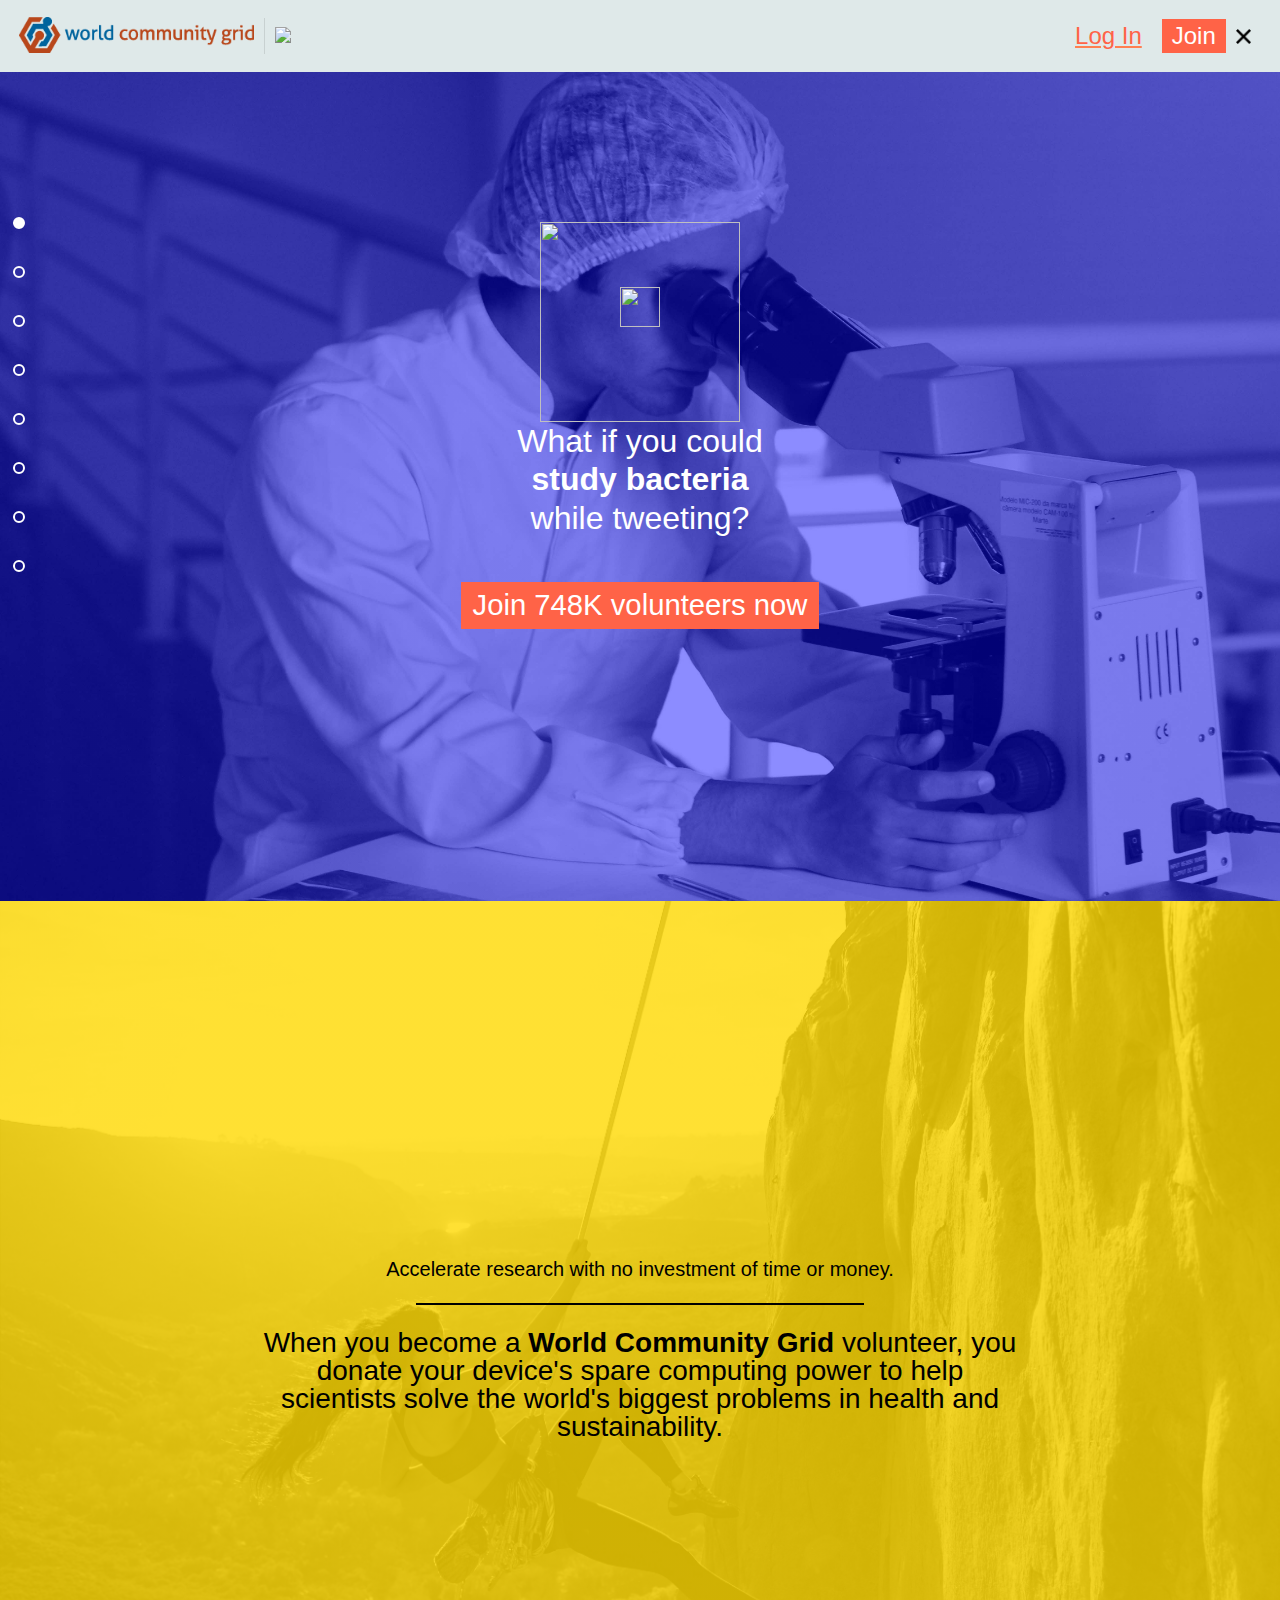
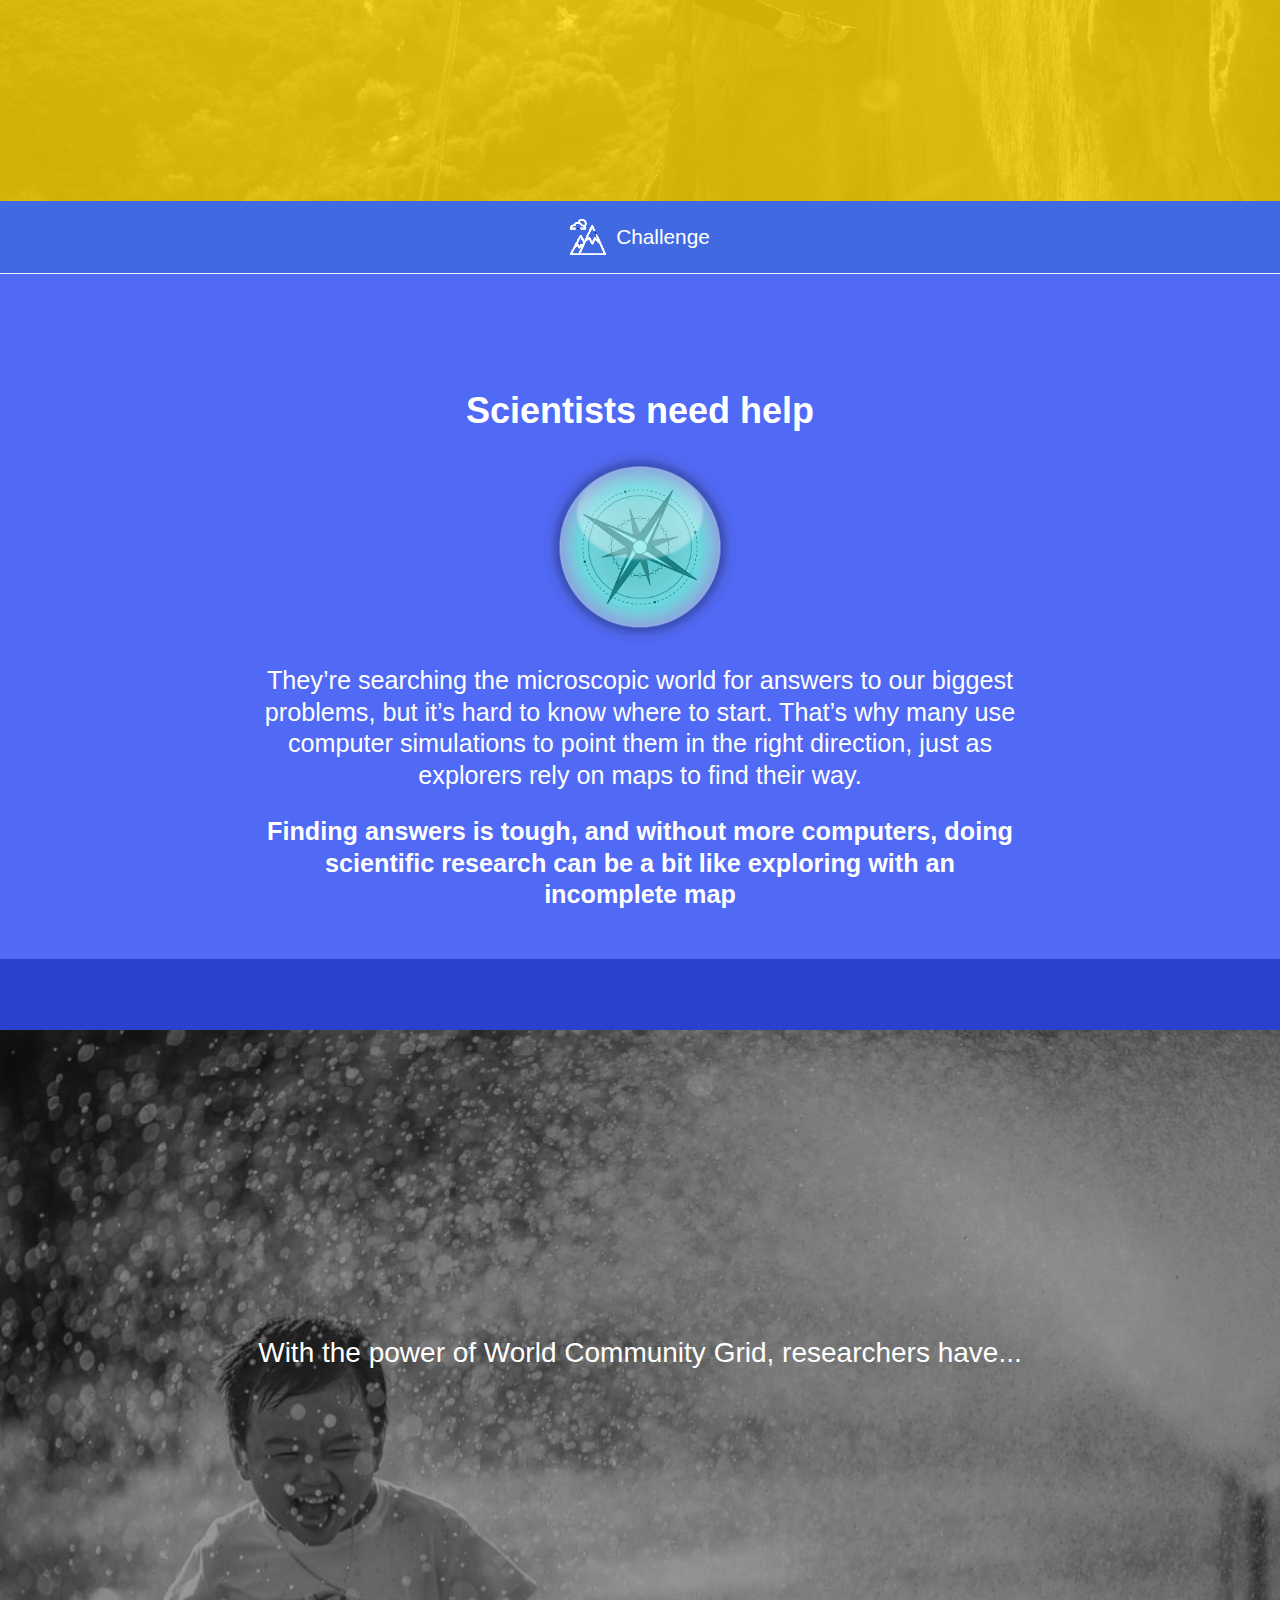
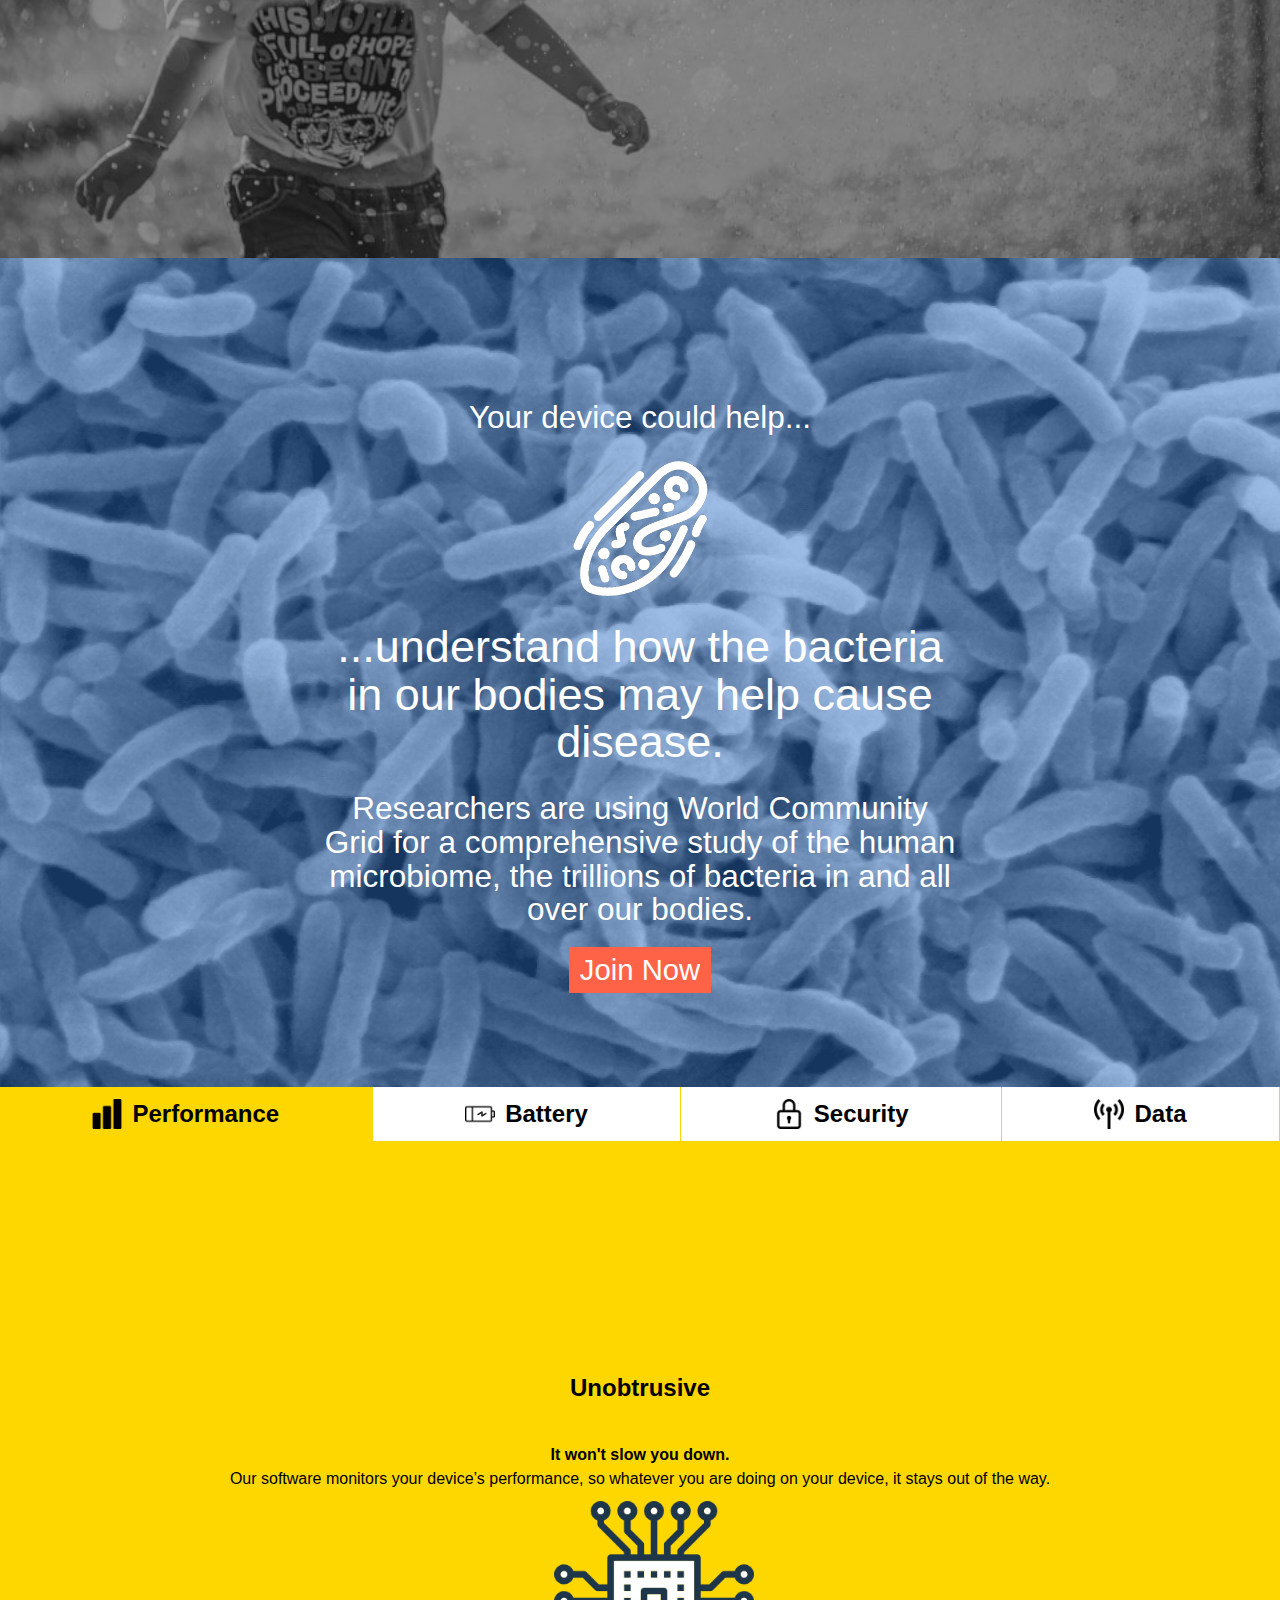
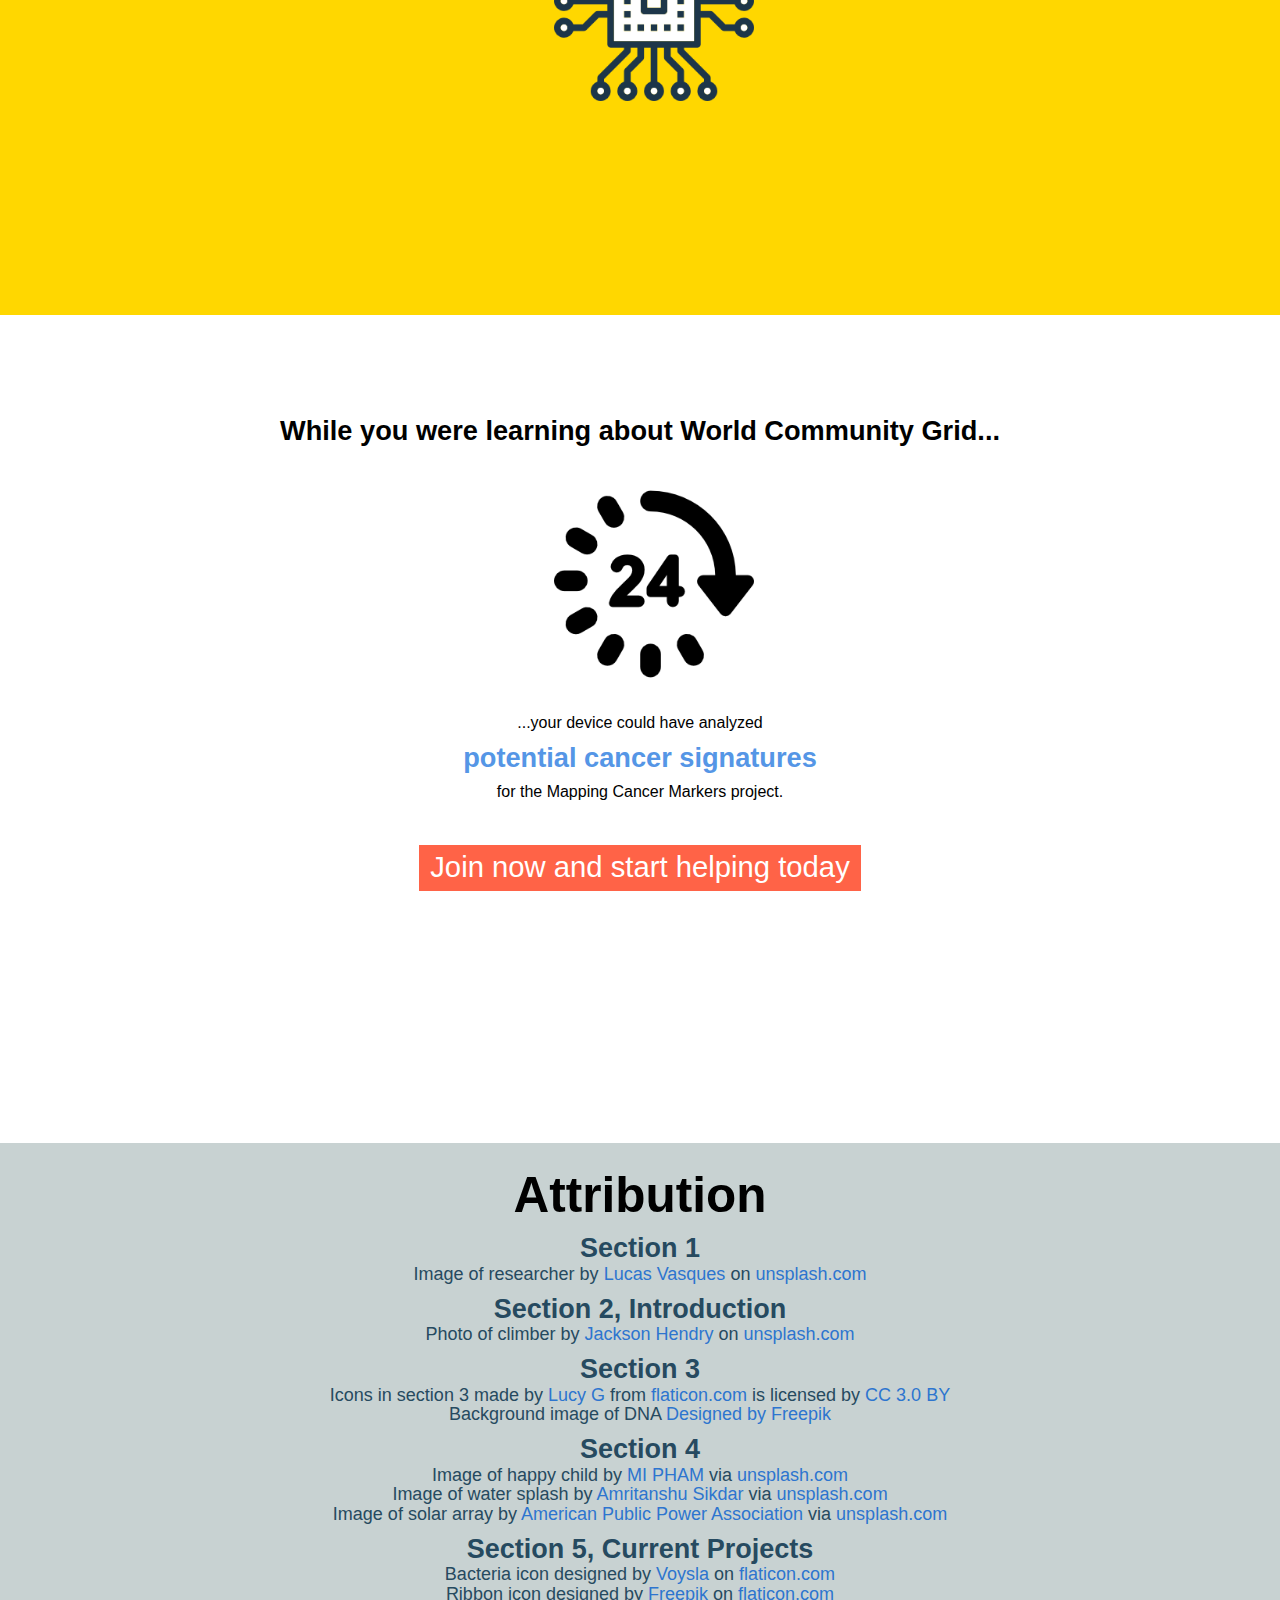
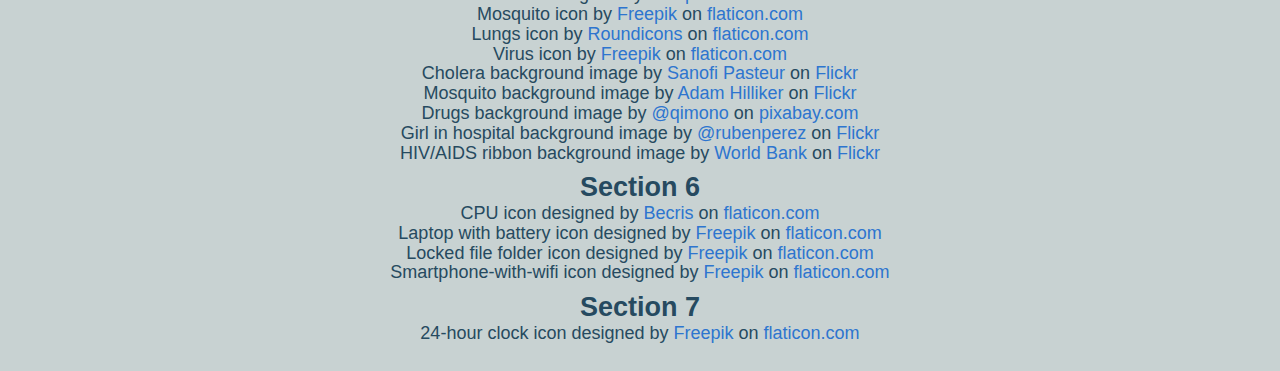
==== commit 9e3465ff: "Merge pull request #70 from chingu-voyage4/bug/carouselLinksNotClickable" ====
--- a/index.html
+++ b/index.html
@@ -34,12 +34,10 @@
         </div>
     </div> <!-- /.menu -->
 
-    <!-- flexbox div to position carousel and arrow on page -->
-    <div id="carouselFlexBox">
-
-        <!-- Carousel Start -->
-
-        <ul class="carouselWhite" id="carousel">
+
+    <!-- Carousel Start -->
+
+    <ul class="carouselWhite" id="carousel">
             <li id="section1Car"><a href="#section1"></a></li>
             <li id="section2Car"><a href="#introduction"></a></li>
             <li id="section3Car"><a href="#section3"></a></li>
@@ -48,19 +46,16 @@
             <li id="section6Car"><a href="#section6"></a></li>
             <li id="section7Car"><a href="#section7"></a></li>
             <li id="attributionCar"><a href="#attribution"></a></li>
-        </ul>
-
-        <!-- Carousel End -->
-
-        <!-- Main Arrow Start -->
-
-        <img src="assets/images/circular-down-arrow-button_white.png" id="downArrowIcon">
-
-        <!-- Main Arrow End -->
-    
-    </div>
-
-    
+    </ul>
+
+    <!-- Carousel End -->
+
+    <!-- Main Arrow Start -->
+
+    <img src="assets/images/circular-down-arrow-button_white.png" id="downArrowIcon">
+
+    <!-- Main Arrow End -->
+  
 
 	<!-- Section 1 - Blue -->
 	<section class="bgSec1" id="section1">  <!-- SF changed class to .bgSec1 b/c sec1 needs custom height -->
--- a/assets/stylesheets/main.css
+++ b/assets/stylesheets/main.css
@@ -1293,25 +1293,19 @@
     Carousel
     ================================================= */
 
-    /* flexbox div to position carousel on page */
-    #carouselFlexBox {
-        display: flex;
-        flex-direction: row;
-        height: 100vh;
-        width: 100vw;
-        position: fixed;
-        z-index: 20;
-    }
-
     #section1Car {
         background-color: white;
     }
 
     #carousel {
         position: fixed;
-        align-self: center;
         margin-left: 1vw;
         z-index: 20;
+        display: block;
+        margin-top: 20vh;
+        /* top: 0;
+        bottom: 0; */
+        /* margin: auto; */
     }
 
     #carousel li {
@@ -1351,7 +1345,7 @@
             min-width: 20px;
             display: block;
             position: fixed;
-            margin-bottom: 1vh;
+            margin-top: 92vh;
 
             /* below: position element in middle */
             left: 0;
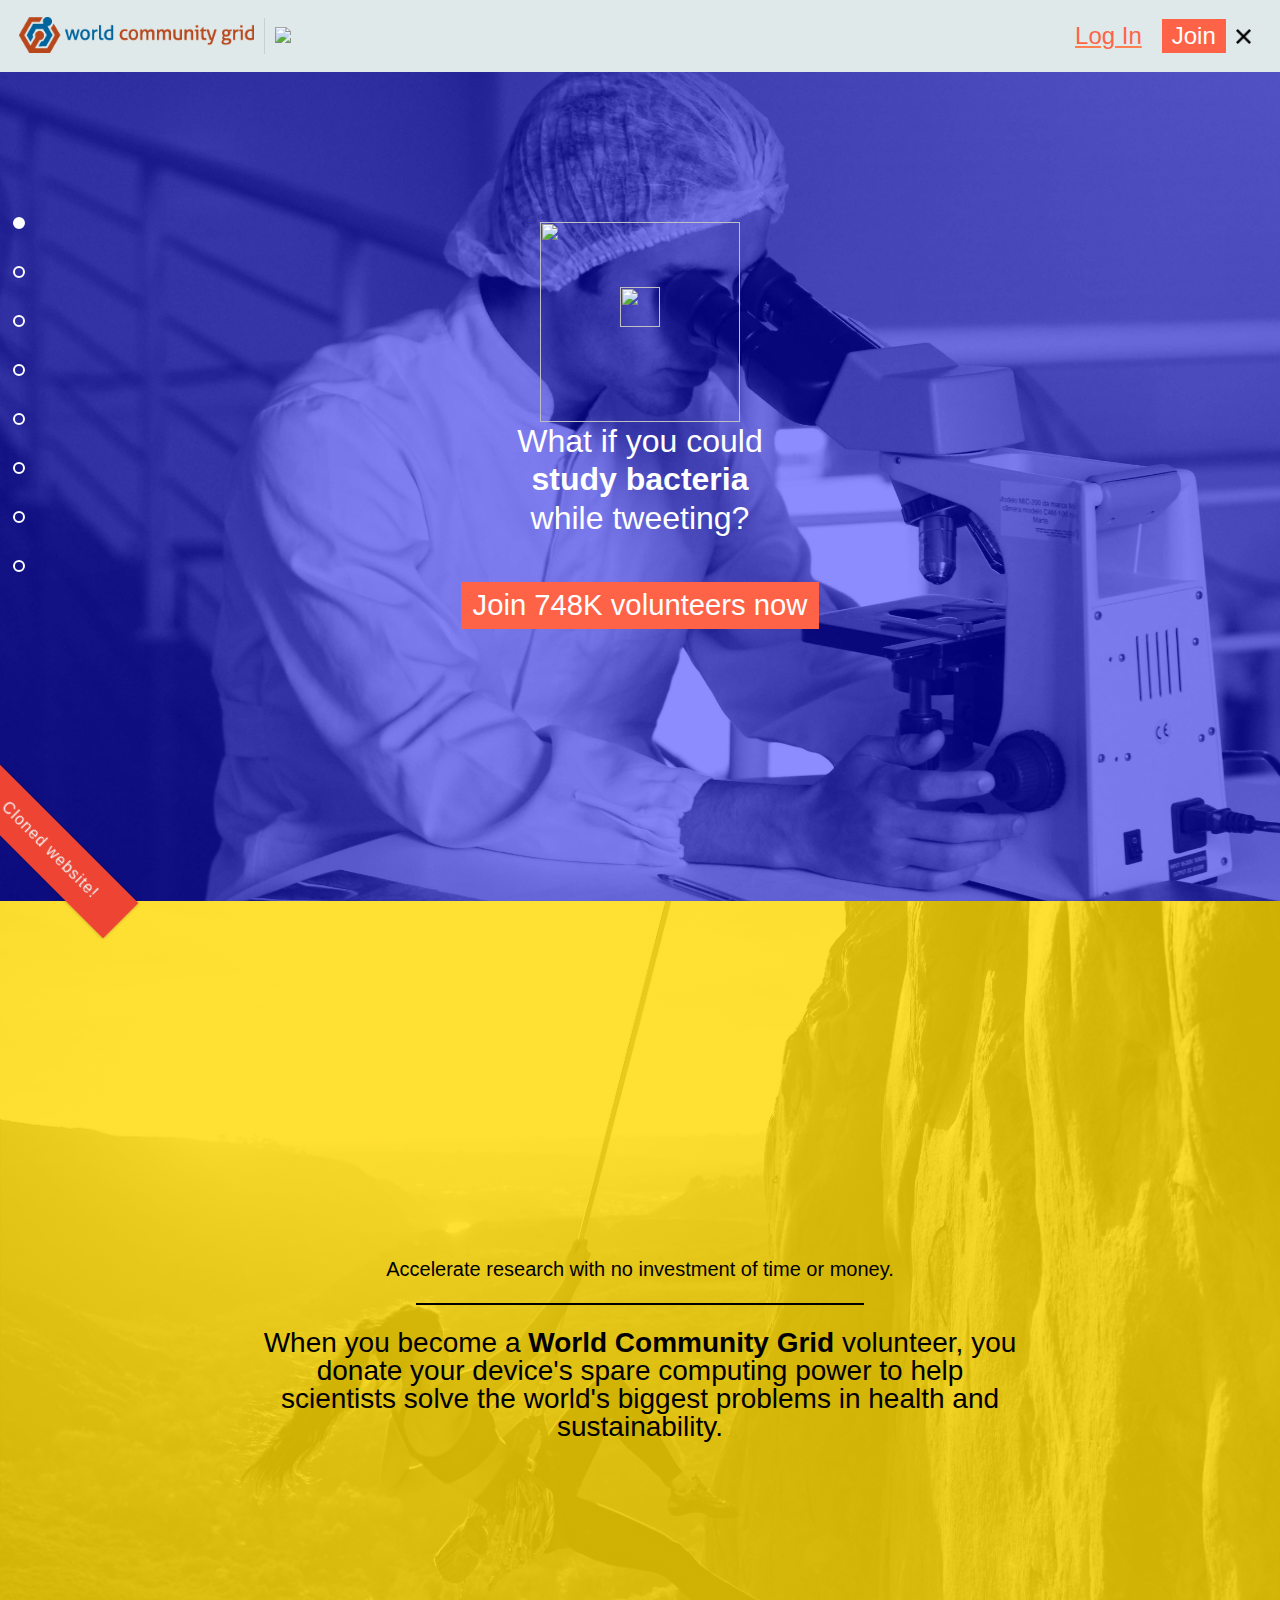
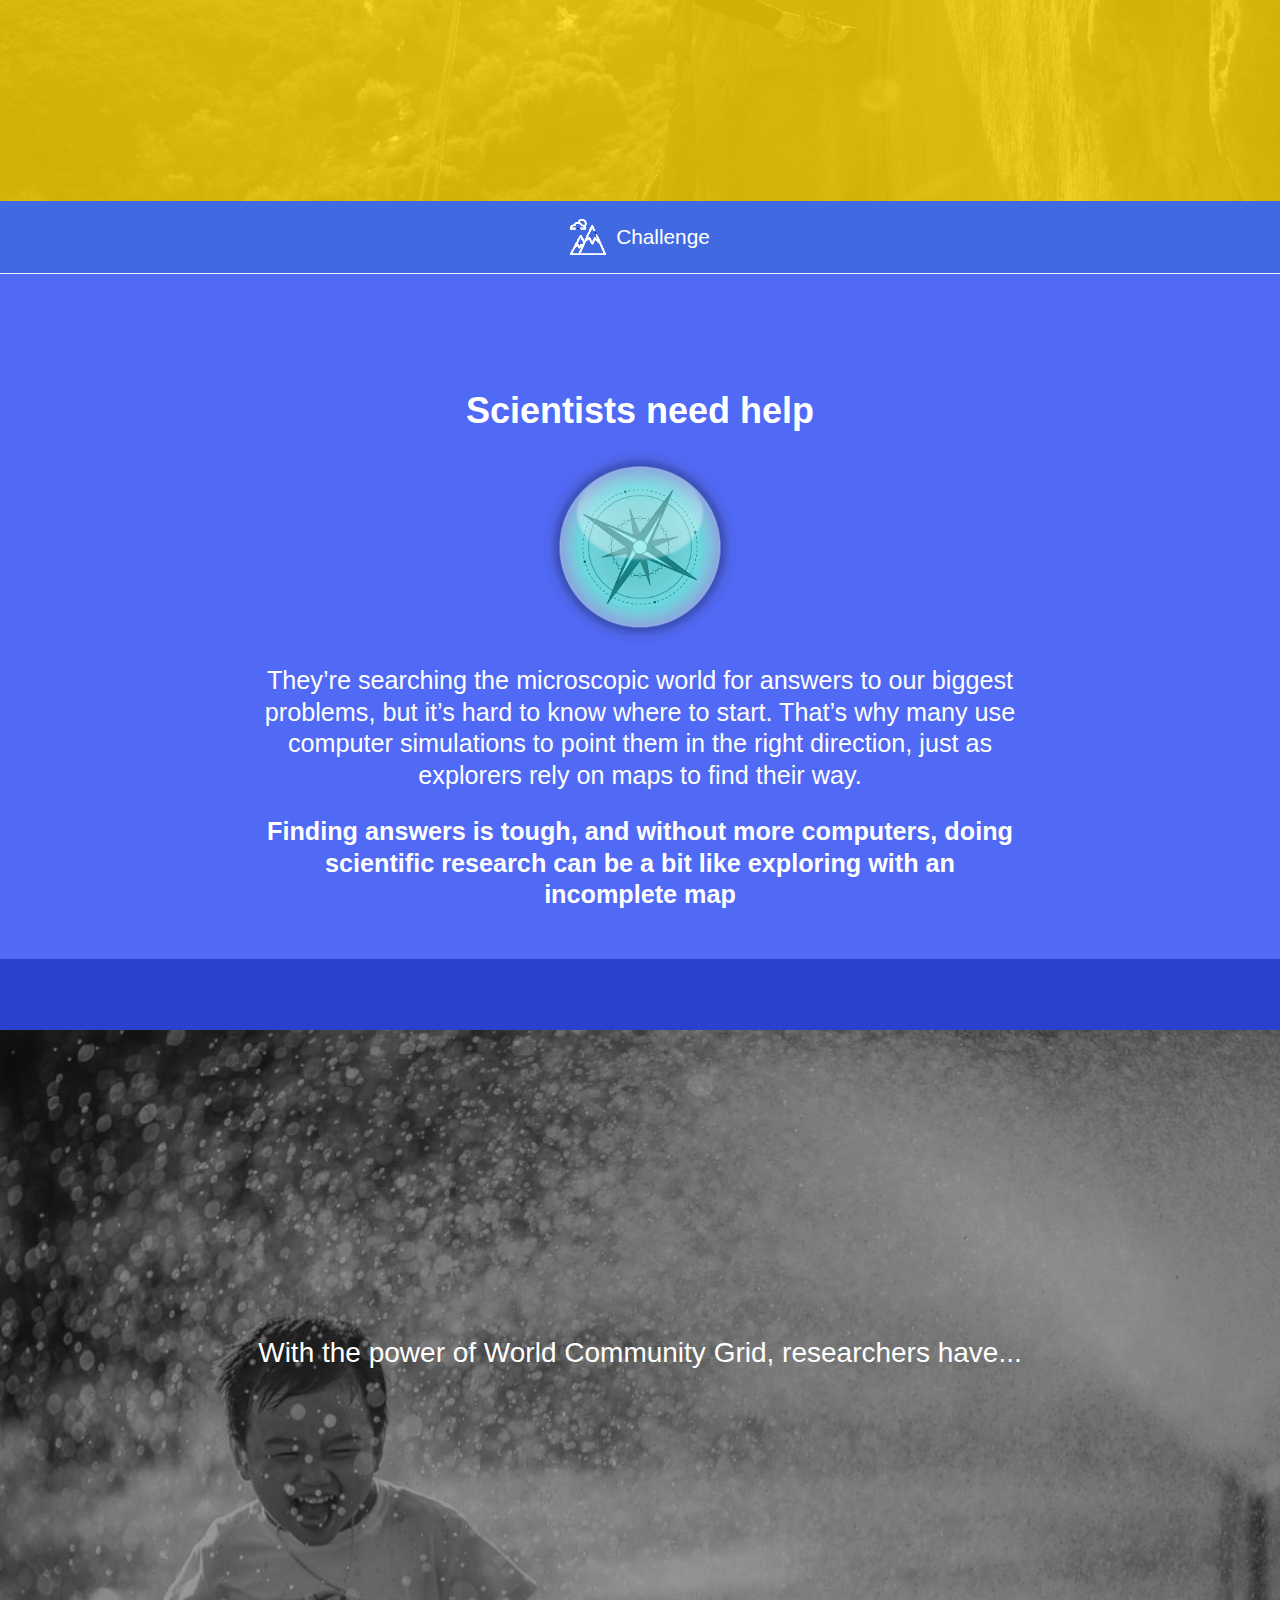
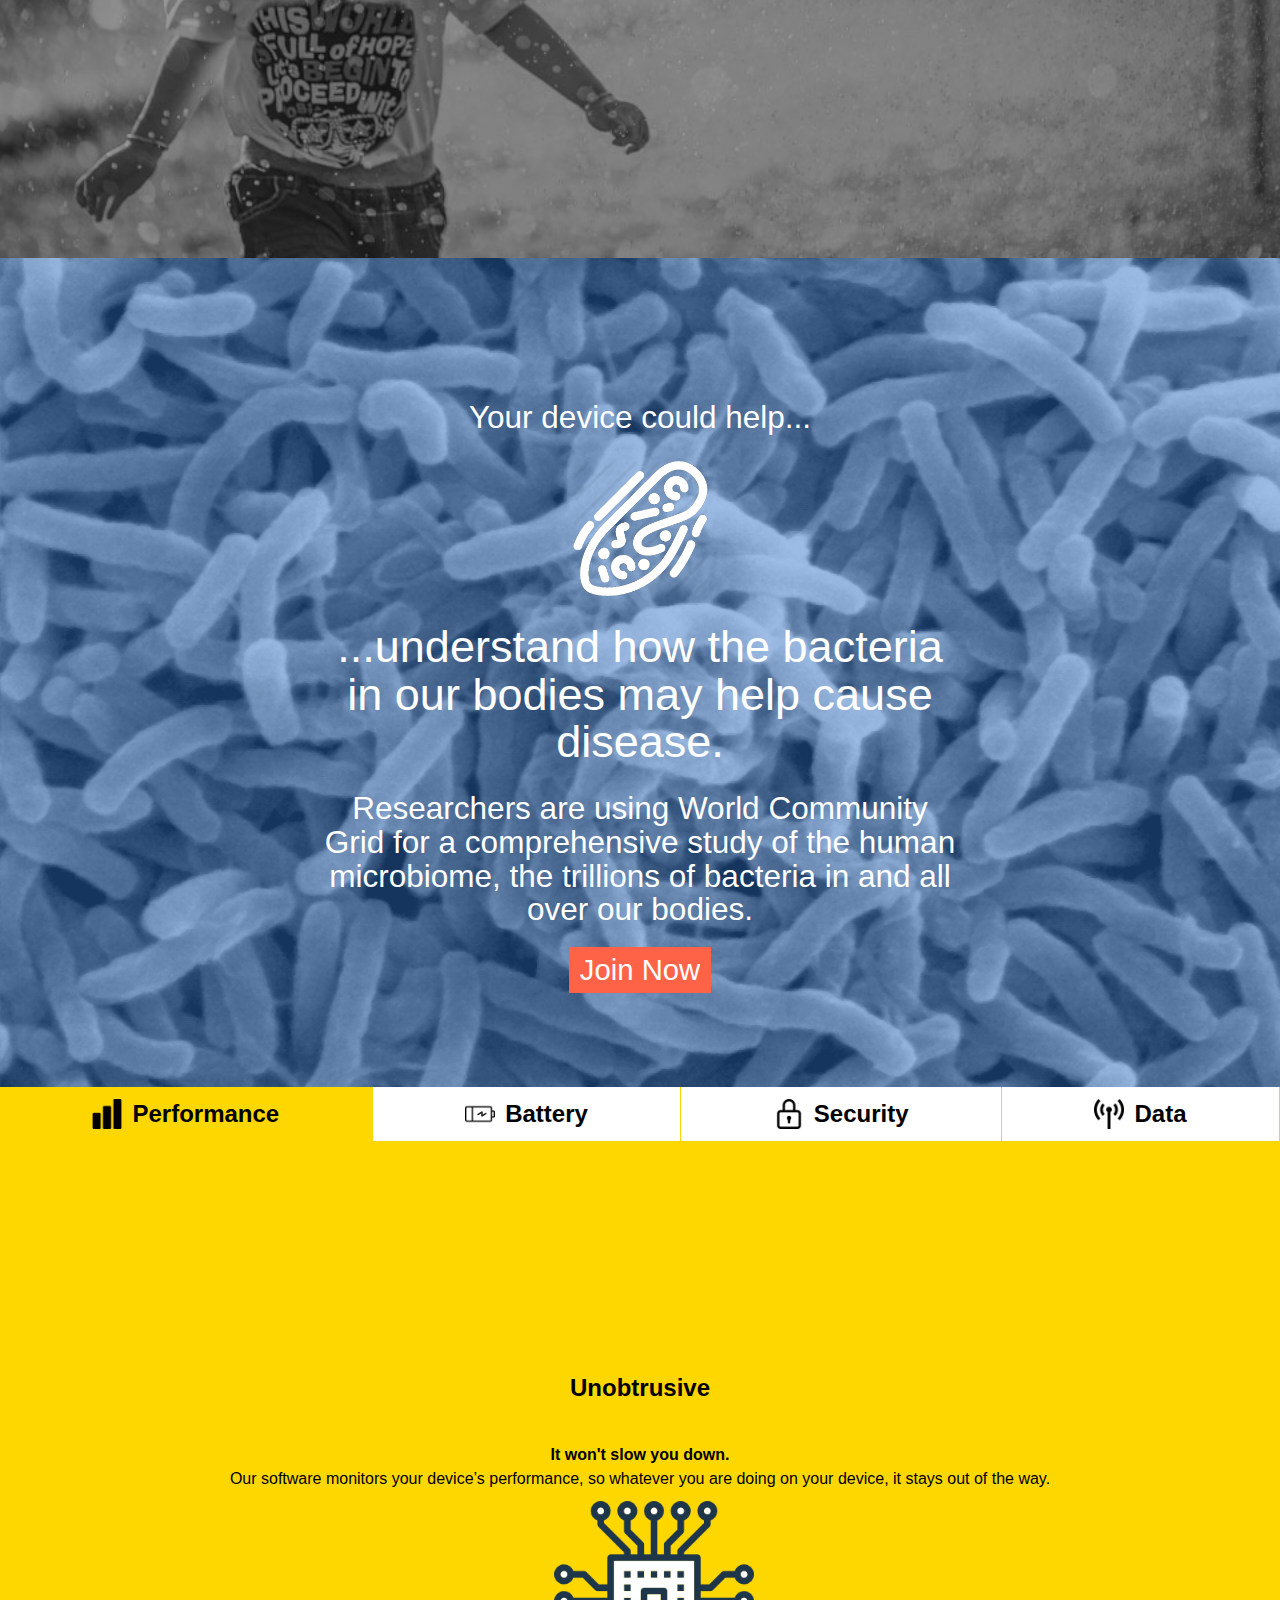
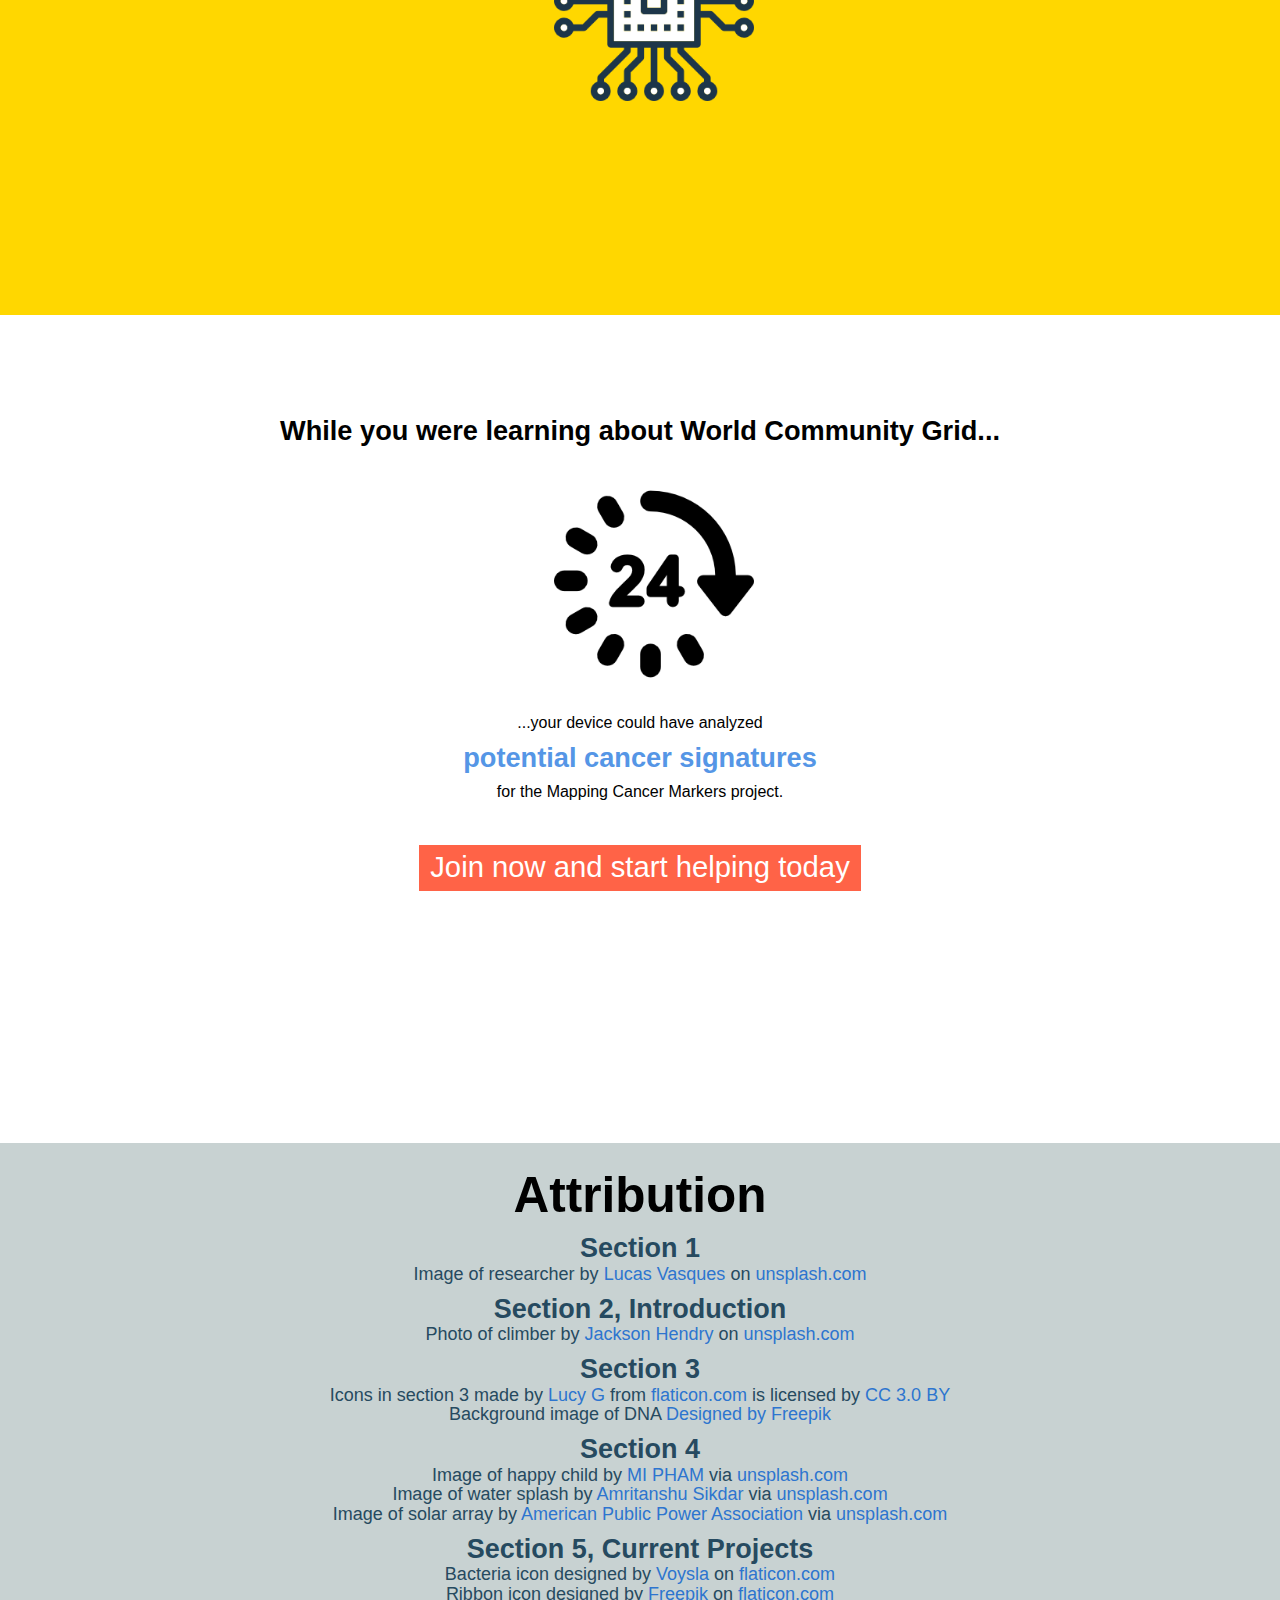
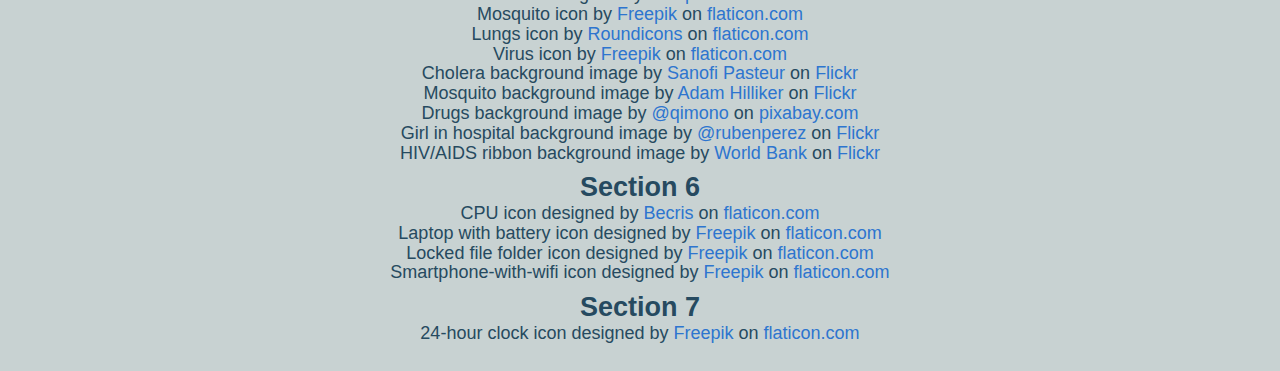
==== commit a773fb3f: "Merge pull request #73 from chingu-voyage4/development" ====
--- a/index.html
+++ b/index.html
@@ -33,6 +33,8 @@
             <a href="#"><img id='cancel' src="assets/images/cancel.png"> </a>
         </div>
     </div> <!-- /.menu -->
+
+    <a href="https://github.com/chingu-voyage4/Toucans-Team-14/blob/development/README.md"><div class="corner-ribbon bottom-left sticky red shadow">Cloned website!</div></a>
 
 
     <!-- Carousel Start -->
--- a/assets/stylesheets/main.css
+++ b/assets/stylesheets/main.css
@@ -87,6 +87,45 @@
 
 /* paragraph style for detailed info text */
 
+/*  =================================================
+    Corner Ribbon
+    source: https://codepen.io/eode9/pen/twkKm
+    ================================================= */
+    .corner-ribbon{
+        width: 200px;
+        background: #e43;
+        position: absolute;
+        top: 25px;
+        left: -50px;
+        text-align: center;
+        line-height: 50px;
+        letter-spacing: 1px;
+        color: #f0f0f0;
+        transform: rotate(-45deg);
+        -webkit-transform: rotate(-45deg);
+        z-index: 25;
+        font-weight: 300;
+        font-size: 1em;
+      }
+
+      .corner-ribbon.sticky{
+        position: fixed;
+      }
+
+      .corner-ribbon.shadow{
+        box-shadow: 0 0 3px rgba(0,0,0,.3);
+      }
+
+      .corner-ribbon.bottom-left{
+        top: auto;
+        bottom: 25px;
+        left: -50px;
+        transform: rotate(45deg);
+        -webkit-transform: rotate(45deg);
+      }
+
+      .corner-ribbon.red{background: #e43;}
+
 /*
     =================================================
     Top Navigation/Menu Bar
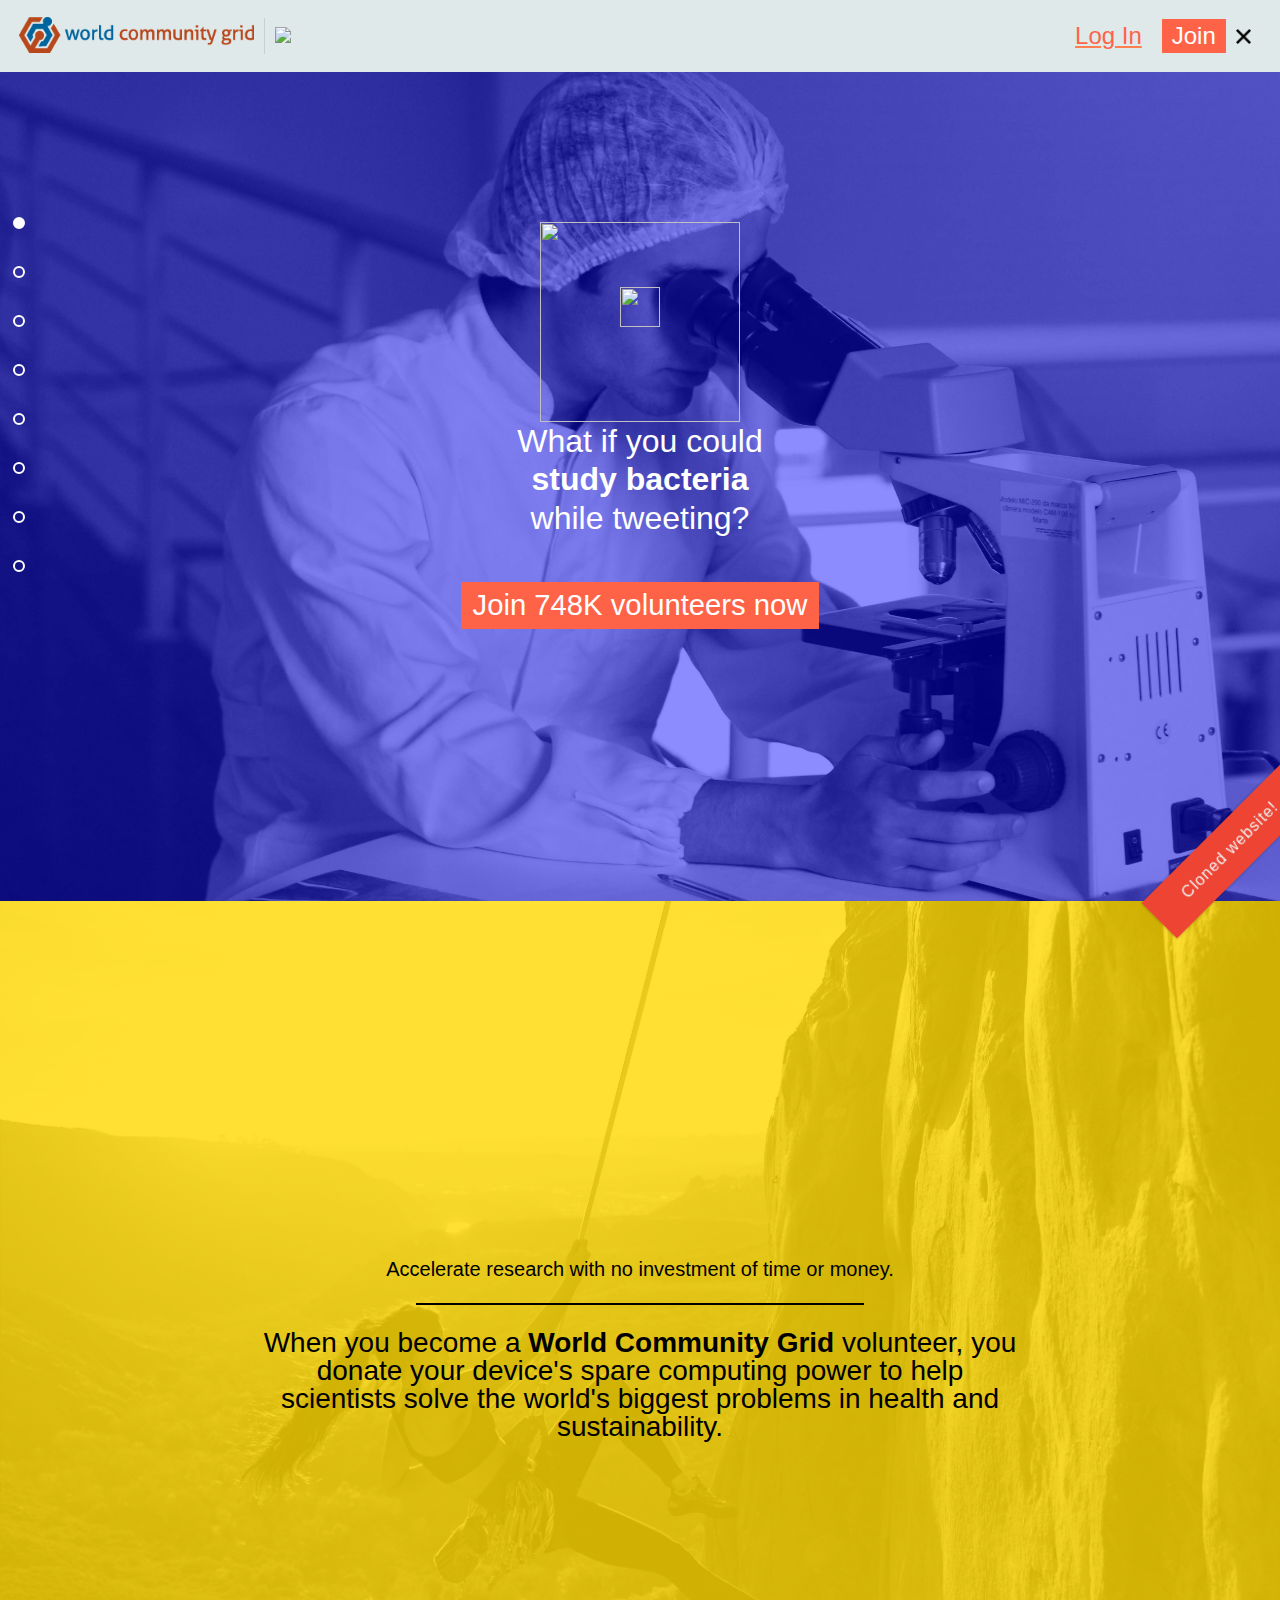
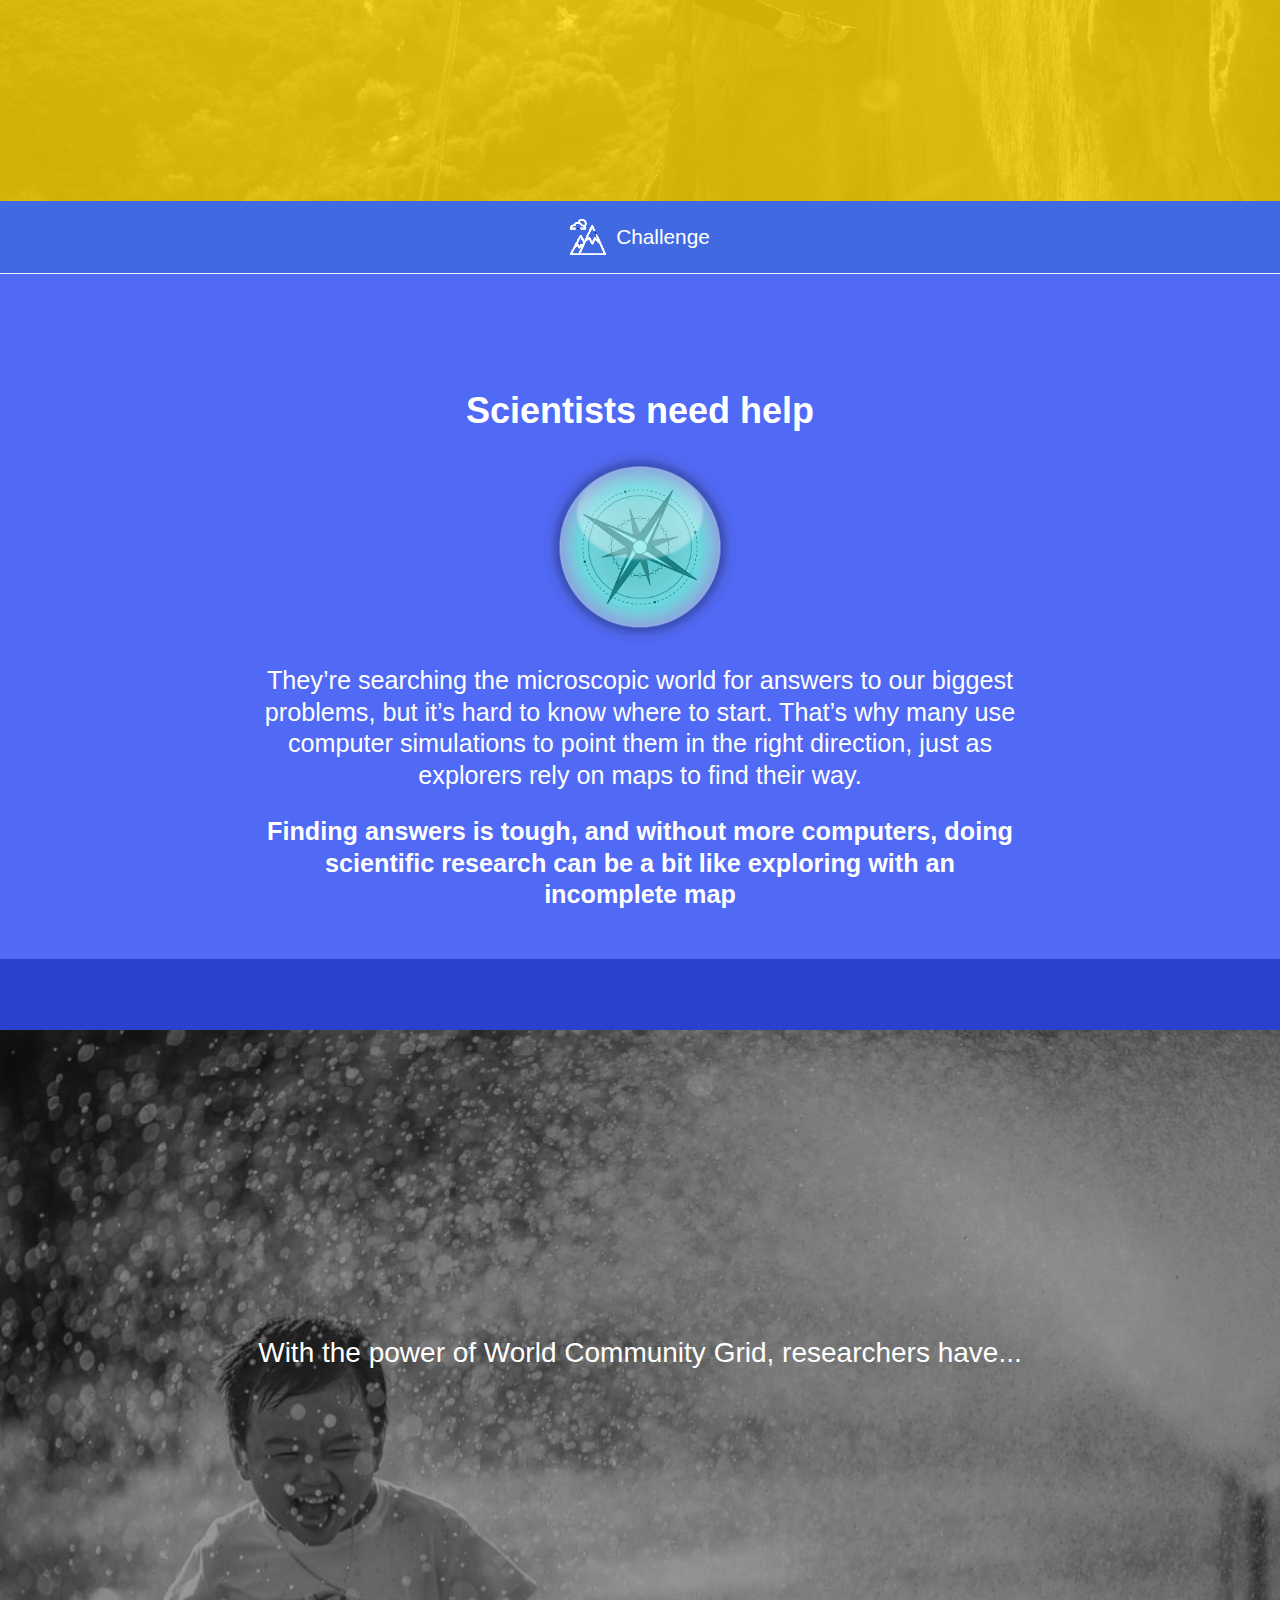
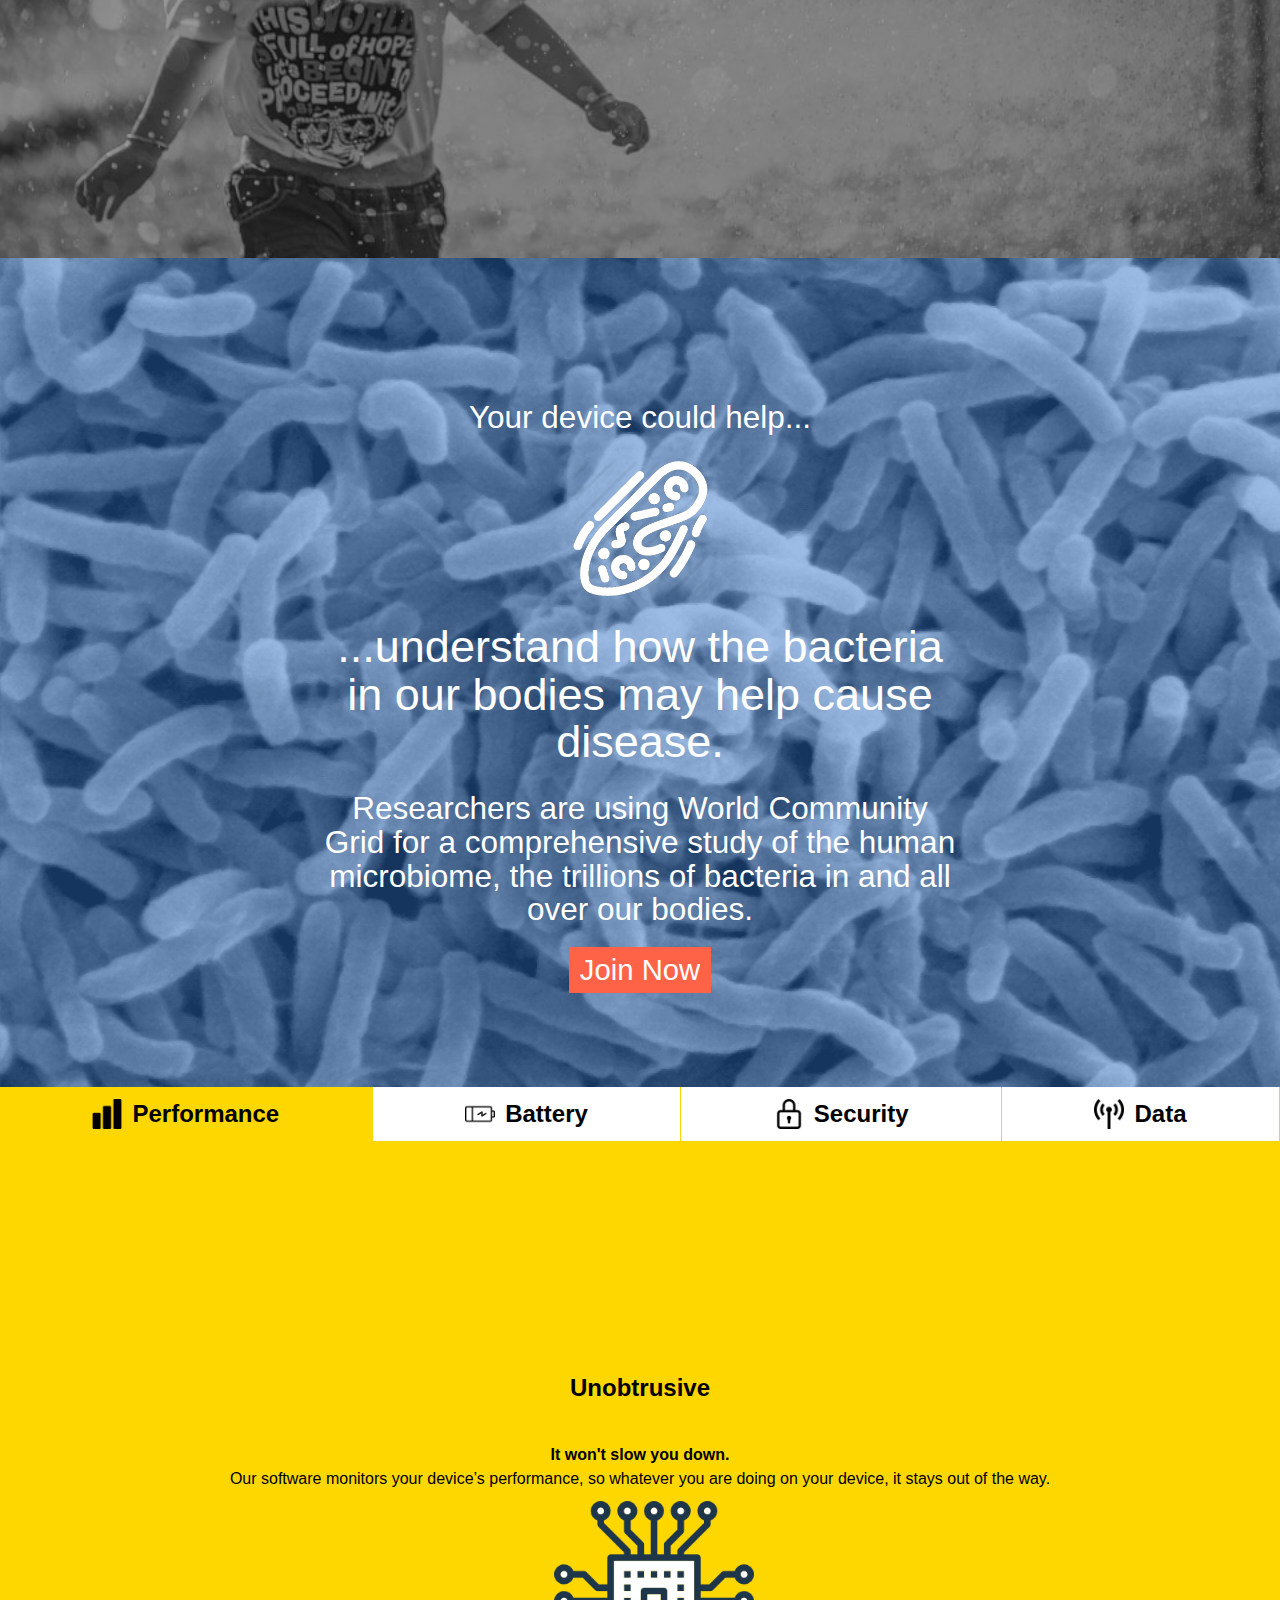
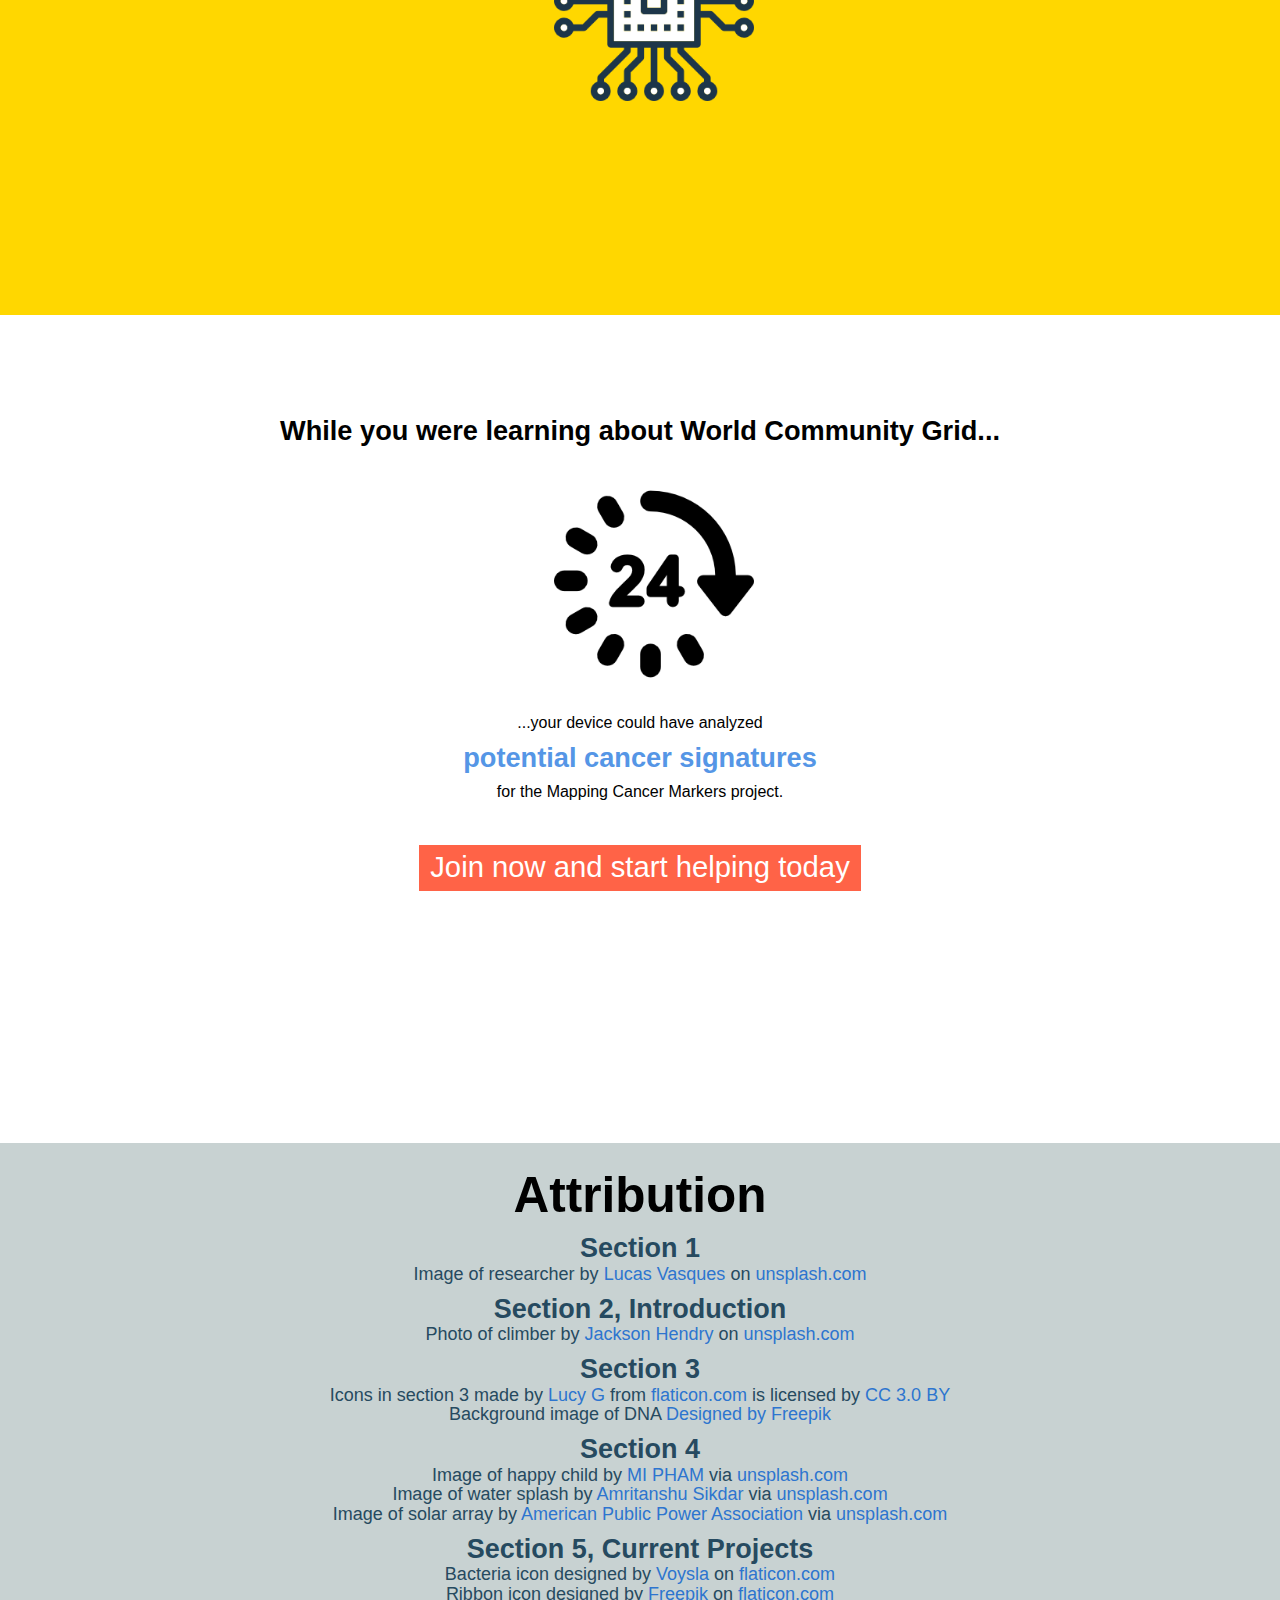
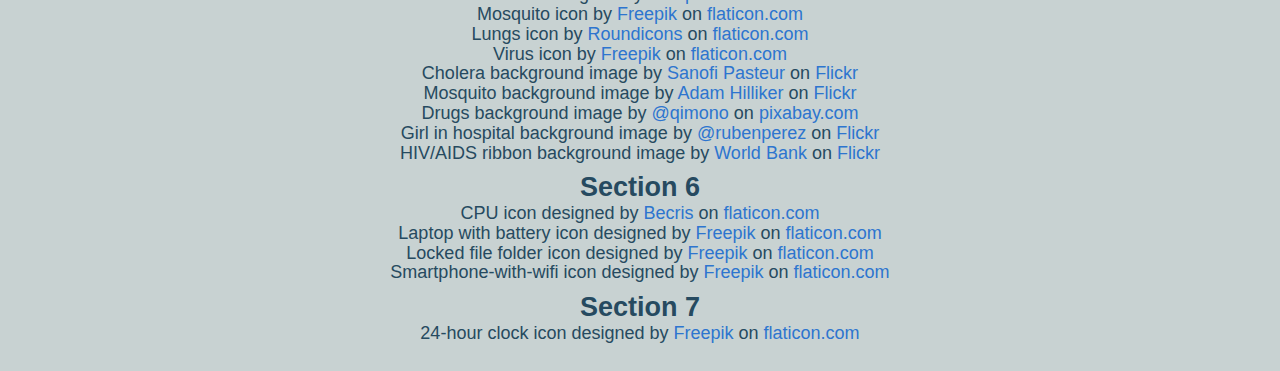
==== commit 52c90ecf: "Merge pull request #74 from chingu-voyage4/bug/moveBannerToBottomRight" ====
--- a/index.html
+++ b/index.html
@@ -34,7 +34,7 @@
         </div>
     </div> <!-- /.menu -->
 
-    <a href="https://github.com/chingu-voyage4/Toucans-Team-14/blob/development/README.md"><div class="corner-ribbon bottom-left sticky red shadow">Cloned website!</div></a>
+    <a href="https://github.com/chingu-voyage4/Toucans-Team-14/blob/master/README.md"><div class="corner-ribbon bottom-right sticky red shadow">Cloned website!</div></a>
 
 
     <!-- Carousel Start -->
--- a/assets/stylesheets/main.css
+++ b/assets/stylesheets/main.css
@@ -116,12 +116,13 @@
         box-shadow: 0 0 3px rgba(0,0,0,.3);
       }
 
-      .corner-ribbon.bottom-left{
+      .corner-ribbon.bottom-right{
         top: auto;
+        right: -50px;
         bottom: 25px;
-        left: -50px;
-        transform: rotate(45deg);
-        -webkit-transform: rotate(45deg);
+        left: auto;
+        transform: rotate(-45deg);
+        -webkit-transform: rotate(-45deg);
       }
 
       .corner-ribbon.red{background: #e43;}
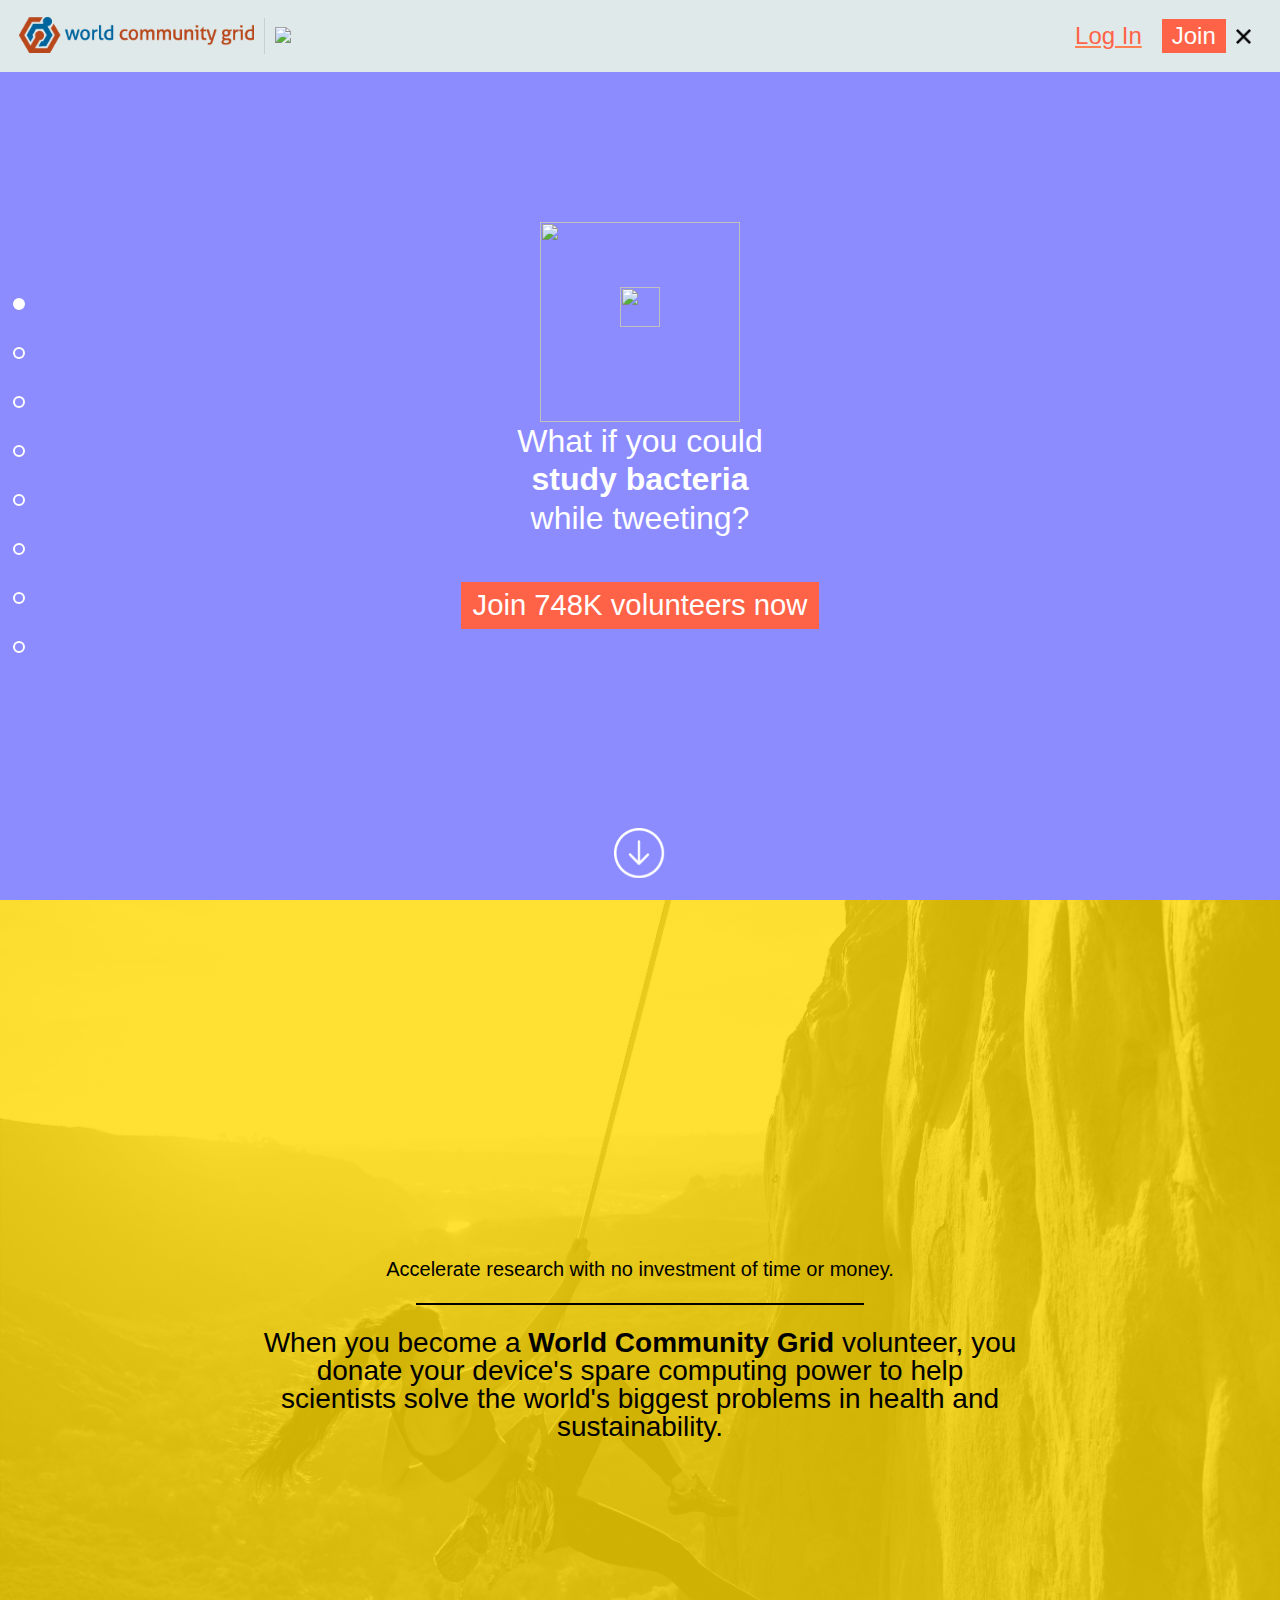
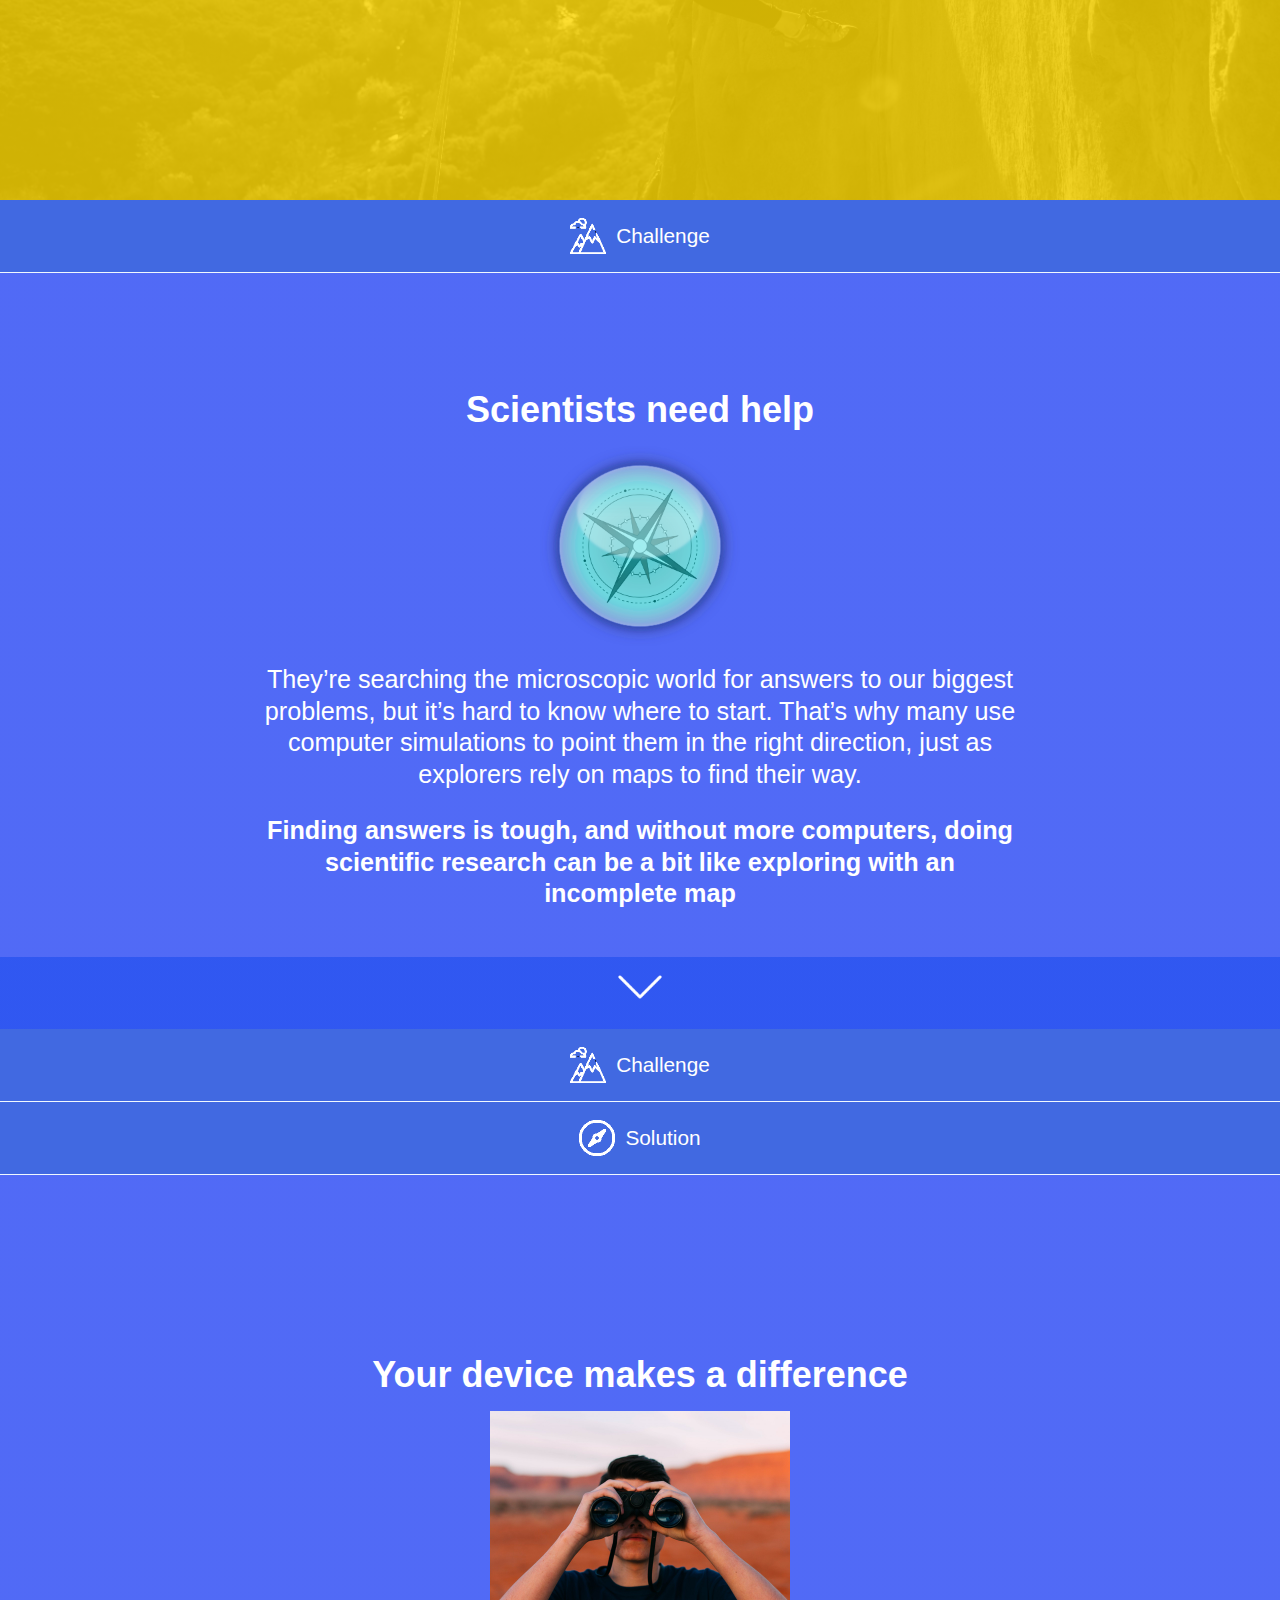
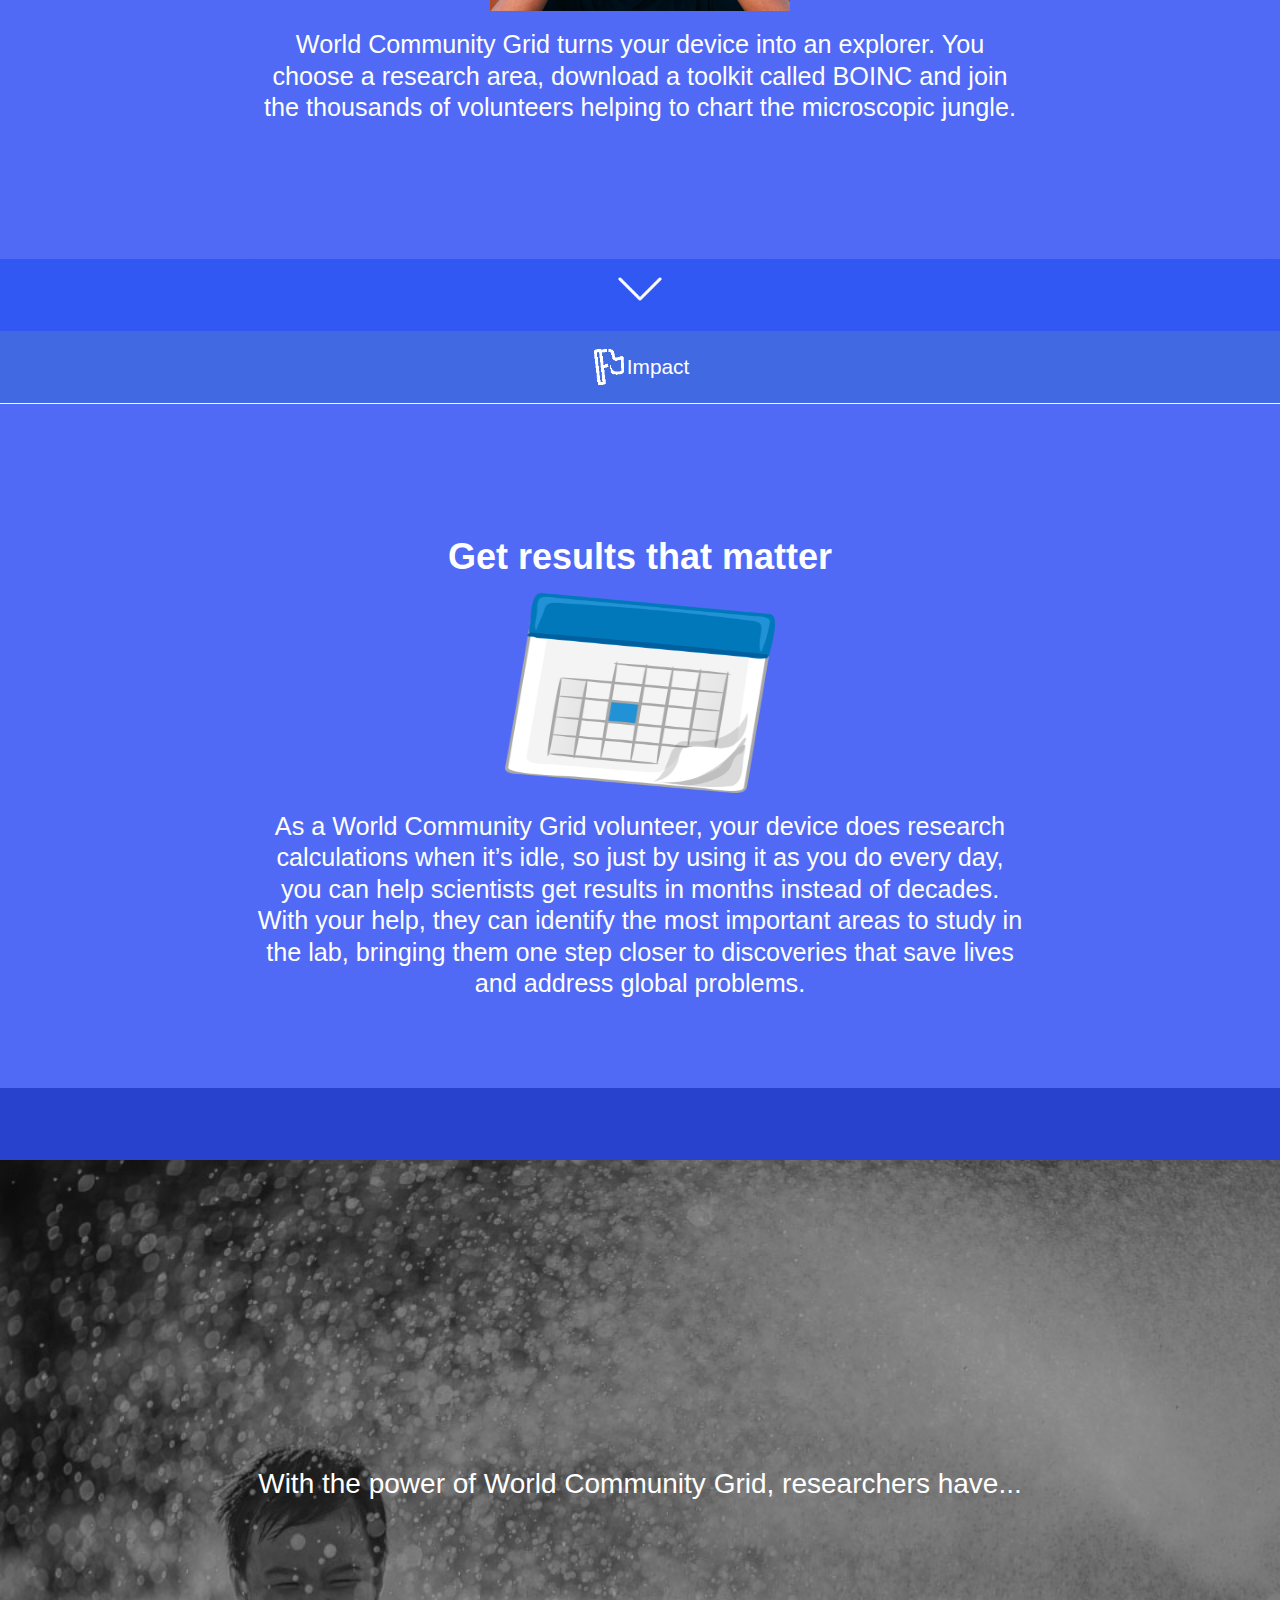
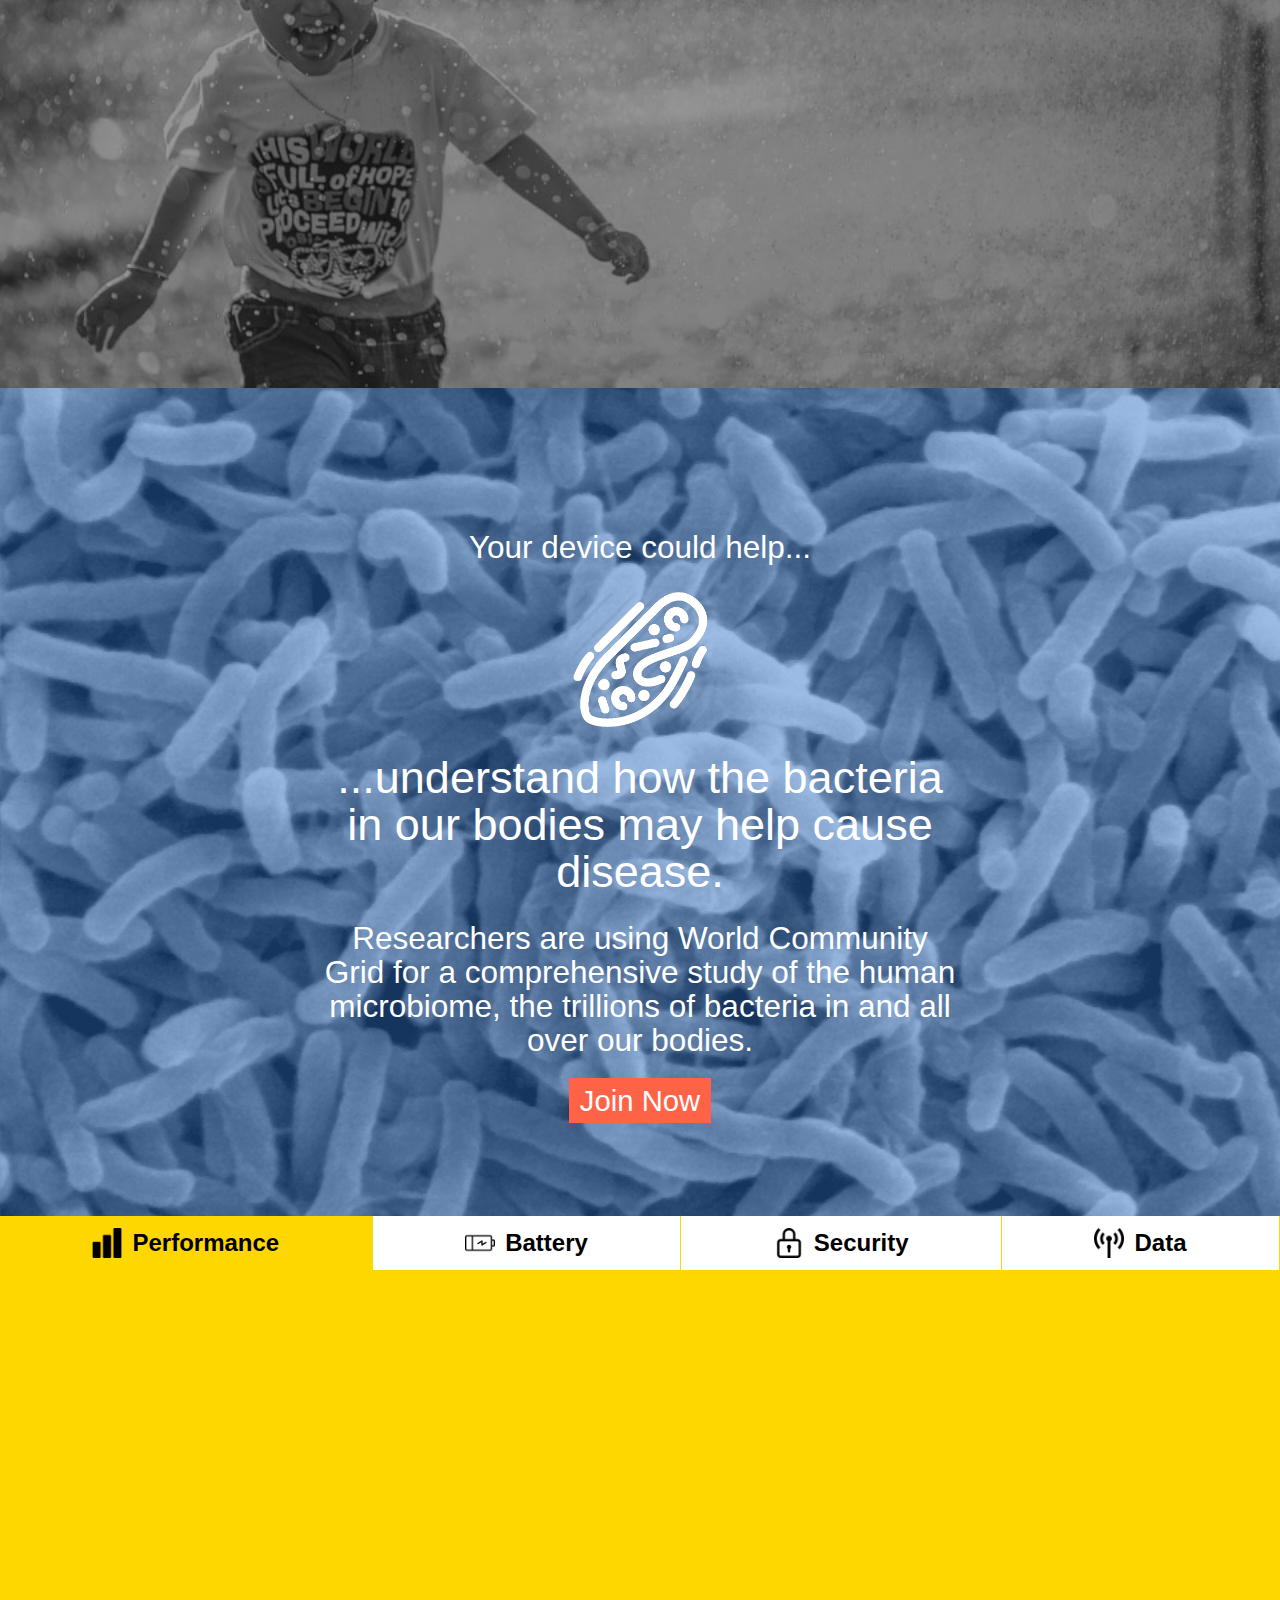
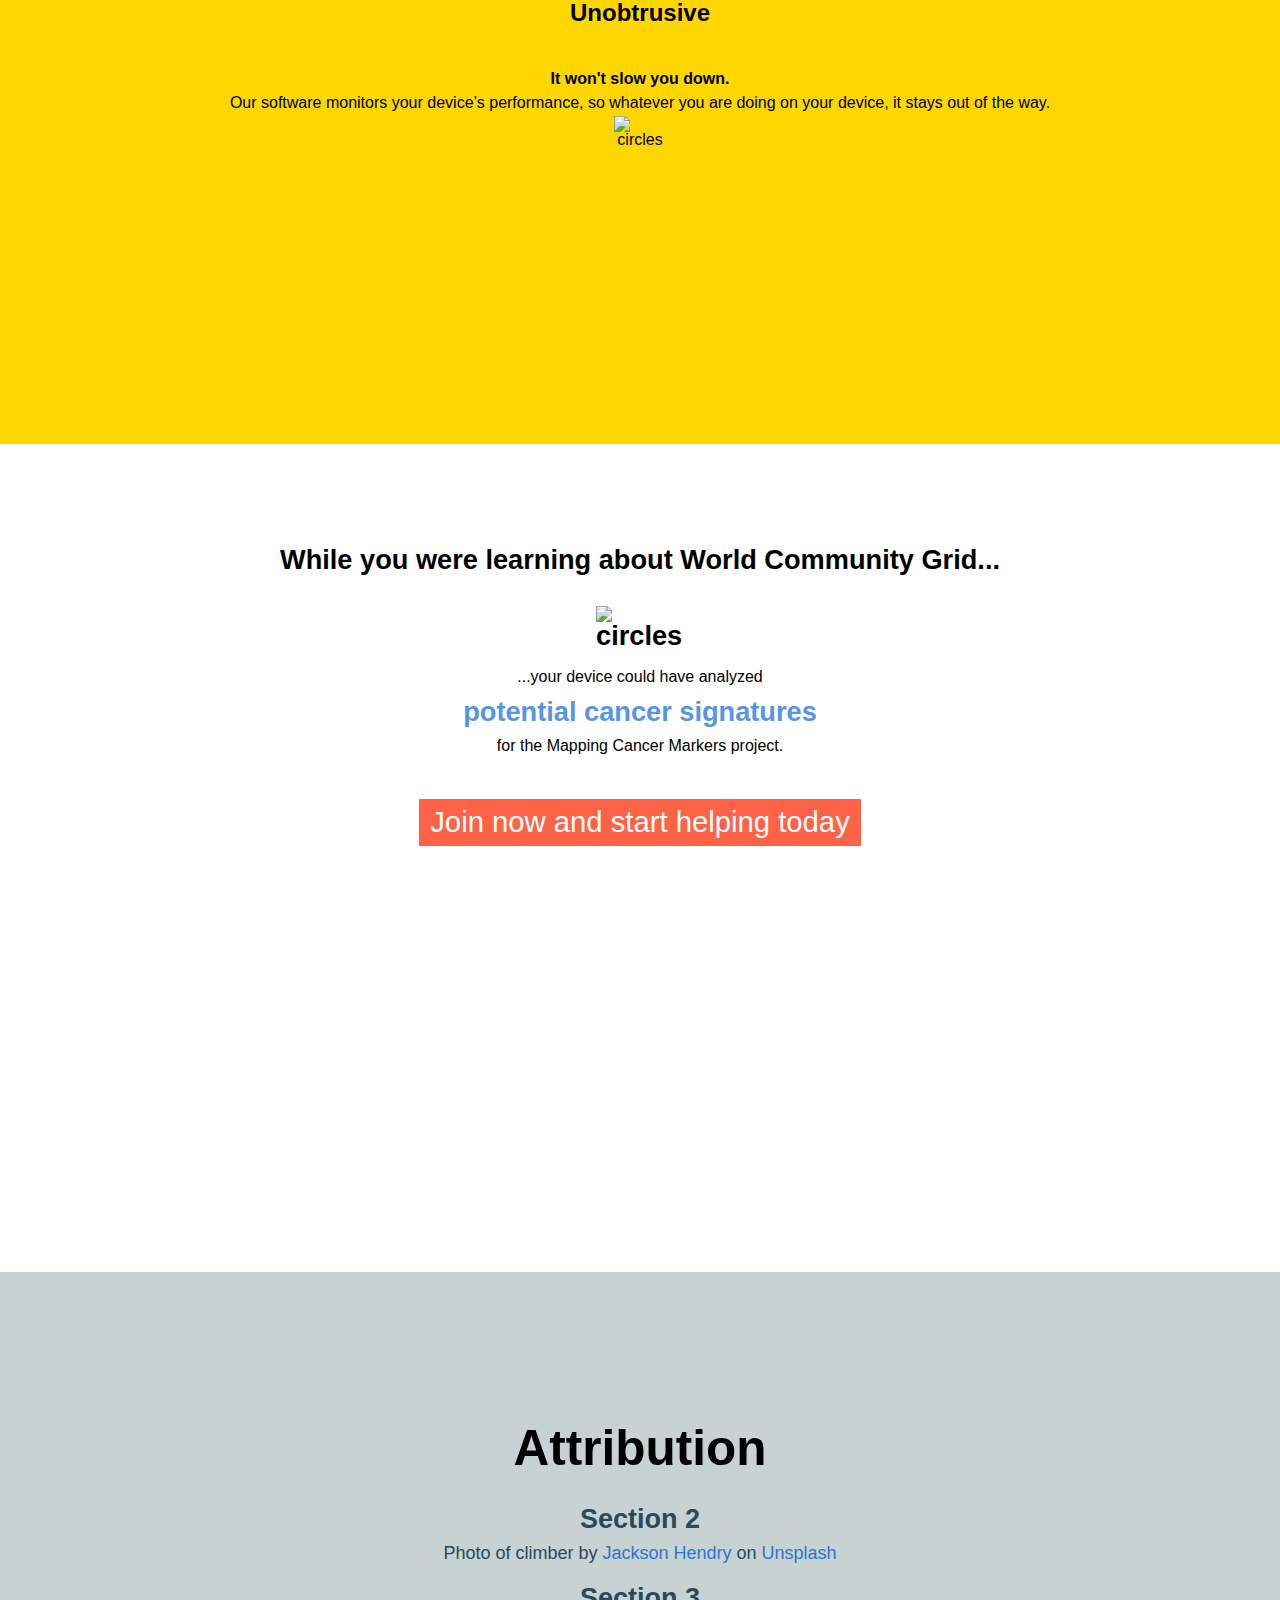
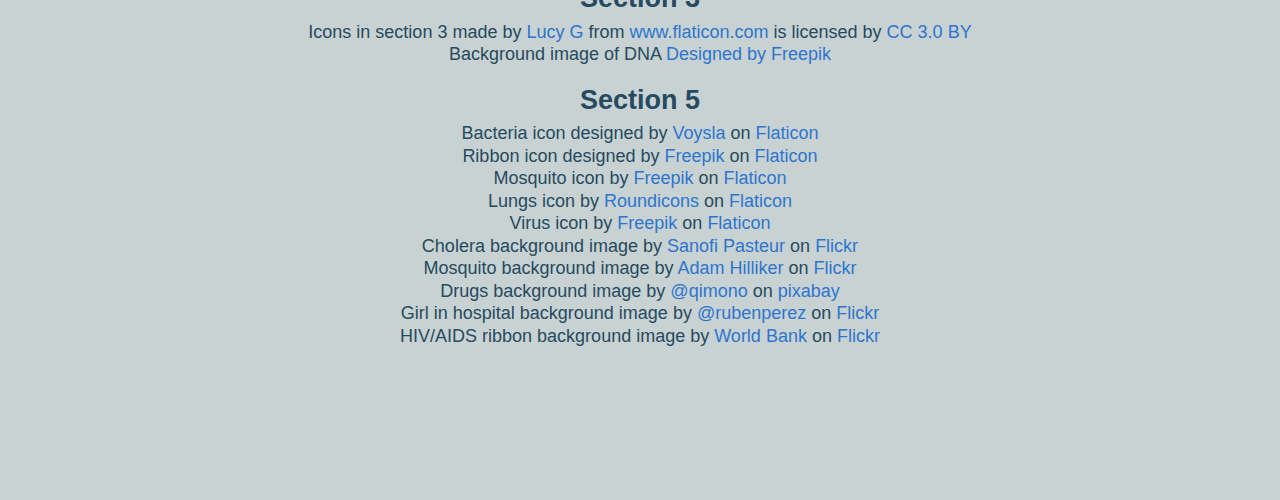
==== commit 810357e8: "Add section 3 subsections with scrolling." ====
--- a/index.html
+++ b/index.html
@@ -1,10 +1,4 @@
 <!DOCTYPE html>
-
-<!-- This site clone was created as an educational excercise during Chingu Voyage 4, in 2018.  
-    For more information, please refer to the README file at https://github.com/chingu-voyage4/Toucans-Team-14/blob/development/README.md 
-
-    To learn about about World Community Grid, please visit WCG's official site at https://www.worldcommunitygrid.org/ -->
-
 <html>
 <head>
     <meta charset='utf-8'>
@@ -20,7 +14,7 @@
     Used plugin's _.throttle function to reduce the number of events fired
     with mousewheel or keypresses -->
     <script src="https://cdn.jsdelivr.net/npm/lodash@4.17.4/lodash.min.js"></script>
-    
+
     <div class='menu'>
         <div class='logos'>
 					<a href="#"><img id= "WCGa" src="assets/images/wcglogo2.png"><img id='WCGb' src="assets/images/wcglogo-small.png"></a>
@@ -34,30 +28,26 @@
         </div>
     </div> <!-- /.menu -->
 
-    <a href="https://github.com/chingu-voyage4/Toucans-Team-14/blob/master/README.md"><div class="corner-ribbon bottom-right sticky red shadow">Cloned website!</div></a>
-
-
-    <!-- Carousel Start -->
-
-    <ul class="carouselWhite" id="carousel">
-            <li id="section1Car"><a href="#section1"></a></li>
-            <li id="section2Car"><a href="#introduction"></a></li>
-            <li id="section3Car"><a href="#section3"></a></li>
-            <li id="impactCar"><a href="#impact"></a></li>
-            <li id="current-projectsCar"><a href="#current-projects"></a></li>
-            <li id="section6Car"><a href="#section6"></a></li>
-            <li id="section7Car"><a href="#section7"></a></li>
-            <li id="attributionCar"><a href="#attribution"></a></li>
-    </ul>
-
-    <!-- Carousel End -->
-
-    <!-- Main Arrow Start -->
-
-    <img src="assets/images/circular-down-arrow-button_white.png" id="downArrowIcon">
-
-    <!-- Main Arrow End -->
-  
+<!-- Carousel Start -->
+
+<ul class="carouselWhite" id="carousel">
+    <li id="section1Car"><a href="#section1"></a></li>
+    <li id="section2Car"><a href="#introduction"></a></li>
+    <li id="section3Car"><a href="#section3"></a></li>
+    <li id="impactCar"><a href="#impact"></a></li>
+    <li id="current-projectsCar"><a href="#current-projects"></a></li>
+    <li id="section6Car"><a href="#section6"></a></li>
+    <li id="section7Car"><a href="#section7"></a></li>
+    <li id="attributionCar"><a href="#attribution"></a></li>
+</ul>
+
+<!-- Carousel End -->
+
+<!-- Main Arrow Start -->
+
+<img src="assets/images/circular-down-arrow-button_white.png" id="downArrowIcon">
+
+<!-- Main Arrow End -->
 
 	<!-- Section 1 - Blue -->
 	<section class="bgSec1" id="section1">  <!-- SF changed class to .bgSec1 b/c sec1 needs custom height -->
@@ -124,33 +114,34 @@
 
         <subsection class="bgSec3 setSectionPosition" id="section3a">
 
-            <div class="subheader" id="header-challenge"> 
+            <div class="subheader" id="header-challenge">
                 <img src="assets\images\003-mountain.png" height=36px width="36px" class="icon">
                 <h2>Challenge</h2>
             </div>
 
             <div id="sec3-flex-container">
-                
+
                 <div class="wrapper">
-                    <h3>Scientists need help</h3> 
+                    <h3>Scientists need help</h3>
                     <img src="assets/images/boobaloo-Compass-300px.png" height=200px width=200px id="compass">
-                    <p text="center">They’re searching the microscopic world for answers to our biggest problems, but it’s hard to know where to start. That’s why many use computer simulations to point them in the right direction, just as explorers rely on maps to find their way.</p> 
+                    <p text="center">They’re searching the microscopic world for answers to our biggest problems, but it’s hard to know where to start. That’s why many use computer simulations to point them in the right direction, just as explorers rely on maps to find their way.</p>
                     <strong text="center">Finding answers is tough, and without more computers, doing scientific research can be a bit like exploring with an incomplete map</strong>
-                    <!-- Arrow temporarily removed by SF while sec3 subsections are incomplete and hidden -->
-                    <!-- <a href="#section3b" class="section3Arrow"> <img src="assets/images/down-arrow.png" height=48px width=48px id="arrow3"></a> -->
+                    <a href="#section3b" class="section3Arrow"> <img src="assets/images/down-arrow.png" height=48px width=48px id="arrow3"></a>
                 </div>
-                
-            
+
+
             </div>
 
 
         </subsection>
 
-        <!-- Section 3 subsections disabled until animations can be added to make it function like the original WCG site -->
-
- <!--       <subsection class="bgSec3 setSectionPosition" id="section3b">
-
-            <div class="subheader" id="header-solution"> 
+       <subsection class="bgSec3 setSectionPosition" id="section3b">
+
+            <div class="subheader" id="header-challenge">
+                <img src="assets\images\003-mountain.png" height=36px width="36px" class="icon">
+                <h2>Challenge</h2>
+            </div>
+            <div class="subheader" id="header-solution">
                 <img src="assets\images\002-small-circular-compass.png" height=36px width="36px" class="icon">
                 <h2>Solution</h2>
             </div>
@@ -166,11 +157,11 @@
 
             </div>
 
-        </subsection> -->
-
-    <!--     <subsection class="bgSec3 setSectionPosition" id="section3c">
-
-            <div class="subheader" id="header-impact"> 
+        </subsection>
+
+       <subsection class="bgSec3 setSectionPosition" id="section3c">
+
+            <div class="subheader" id="header-impact">
                 <img src="assets\images\001-waving-flag.png" height=36px width="36px" class="icon,ui-accordion-header-icon">
                 <h2>Impact</h2>
             </div>
@@ -178,14 +169,14 @@
             <div id="sec3-flex-container">
 
                 <div class="wrapper">
-                    <h3>Get results that matter</h3> 
+                    <h3>Get results that matter</h3>
                     <img src="assets\images\blue-calendar-vector-clipart.png" height=200px width=270px id="calendar">
                     <p>As a World Community Grid volunteer, your device does research calculations when it’s idle, so just by using it as you do every day, you can help scientists get results in months instead of decades. With your help, they can identify the most important areas to study in the lab, bringing them one step closer to discoveries that save lives and address global problems.</p>
                 </div>
-            
-            </div>
-
-		</subsection> -->
+
+            </div>
+
+		</subsection>
 
 	</section>
 
@@ -360,7 +351,7 @@
                 </p>
             </div>
             <div id="section6-image">
-                <img src="assets/images/section6-icons/cpu.png" alt="Computer CPU" />
+                <img src="assets/images/circles.jpg" alt="circles" />
             </div>
         </section> <!-- /#performance -->
 
@@ -370,7 +361,7 @@
                 Efficient and hassle free
             </div>
             <div id="section6-image">
-                <img src="assets/images/section6-icons/laptopCharge.png" alt="Laptop charging" />
+                <img src="assets/images/circles.jpg" alt="circles" />
             </div>
             <div>
                 <p class="section6-bold">It won't drain your battery.</p>
@@ -386,7 +377,7 @@
                 IBM secured, community trusted
             </div>
             <div id="section6-image">
-                <img src="assets/images/section6-icons/lockedFile.png" alt="Locked file" />
+                <img src="assets/images/circles.jpg" alt="circles" />
             </div>
             <div>
                 <p class="section6-bold">As a volunteer, you’re totally protected.</p>
@@ -404,7 +395,7 @@
                 Intelligent and considerate
             </div>
             <div id="section6-image">
-                <img src="assets/images/section6-icons/smartphone-with-wireless-internet.png" alt="Smartphone with wireless internet" />
+                <img src="assets/images/circles.jpg" alt="circles" />
             </div>
             <div>
                 <p class="section6-bold">It won't use up your mobile data plan.</p>
@@ -422,7 +413,7 @@
 			While you were learning about World Community Grid...
 		</div>
 		<div id="section6-image">
-				<img src="assets/images/24-hours.png" alt="24 hour clock" />
+				<img src="assets/images/circles.jpg" alt="circles" />
 		</div>
 		<p>
 				...your device could have analyzed
@@ -445,51 +436,27 @@
 
                 <h2>Attribution</h2>
 
-                <h3>Section 1</h3>
-
-                <p>Image of researcher by <a href="https://unsplash.com/@luvqs">Lucas Vasques</a> on <a href="https://unsplash.com/photos/9vnACvX2748">unsplash.com</a></p>
-                
-                <h3>Section 2, Introduction</h3>
-
-                <p>Photo of climber by <a href="https://unsplash.com/photos/F7KPyatac-g?utm_source=unsplash&utm_medium=referral&utm_content=creditCopyText">Jackson Hendry</a> on <a href="https://unsplash.com/photos/F7KPyatac-g">unsplash.com</a></p>
+                <h3>Section 2</h3>
+
+                <p>Photo of climber by <a href="https://unsplash.com/photos/F7KPyatac-g?utm_source=unsplash&utm_medium=referral&utm_content=creditCopyText">Jackson Hendry</a> on <a href="https://unsplash.com/photos/F7KPyatac-g">Unsplash</a></p>
 
                 <h3>Section 3</h3>
 
-                <p>Icons in section 3 made by <a href="https://www.flaticon.com/authors/lucy-g" title="Lucy G">Lucy G</a> from <a href="https://www.flaticon.com/">flaticon.com</a> is licensed by <a href="http://creativecommons.org/licenses/by/3.0/" title="Creative Commons BY 3.0" target="_blank">CC 3.0 BY</a></p>
+                <p>Icons in section 3 made by <a href="https://www.flaticon.com/authors/lucy-g" title="Lucy G">Lucy G</a> from <a href="https://www.flaticon.com/" title="Flaticon">www.flaticon.com</a> is licensed by <a href="http://creativecommons.org/licenses/by/3.0/" title="Creative Commons BY 3.0" target="_blank">CC 3.0 BY</a></p>
                 <p>Background image of DNA <a href="https://www.freepik.com/free-photo/dna-helix_932015.htm"> Designed by Freepik</a></p>
 
-                <h3>Section 4</h3> 
-
-                <p>Image of happy child by <a href="https://unsplash.com/@phammi">MI PHAM</a> via <a href="https://unsplash.com/photos/FtZL0r4DZYk">unsplash.com</a></p>
-                <p>Image of water splash by <a href="https://unsplash.com/@da_sikka_x">Amritanshu Sikdar</a> via <a href="https://unsplash.com/photos/LoGnr-w1D8E">unsplash.com</a></p>
-                <p>Image of solar array by <a href="https://unsplash.com/@publicpowerorg">American Public Power Association</a> via <a href="https://unsplash.com/photos/XGAZzyLzn18">unsplash.com</a></p>
-
-                <h3>Section 5, Current Projects</h3>
-
-                <p>Bacteria icon designed by <a href="https://www.flaticon.com/authors/voysla">Voysla</a> on <a href="https://www.flaticon.com/free-icon/bacteria_749250#term=bacteria&page=1&position=1">flaticon.com</a> </p>
-                <p>Ribbon icon designed by <a href="https://www.flaticon.com/authors/freepik">Freepik</a> on <a href="https://www.flaticon.com/free-icon/awareness-ribbon_63681#term=ribbon&page=1&position=34">flaticon.com</a></p>
-                <p>Mosquito icon by <a href="https://www.flaticon.com/authors/freepik">Freepik</a> on <a href="https://www.flaticon.com/free-icon/mosquito-insect-side-view_47225#term=mosquito&page=1&position=1">flaticon.com</a></p>
-                <p>Lungs icon by <a href="https://www.flaticon.com/authors/roundicons">Roundicons</a> on <a href="https://www.flaticon.com/free-icon/lungs_467740#term=lungs&page=1&position=88">flaticon.com</a></p>
-                <p>Virus icon by <a href="https://www.flaticon.com/authors/freepik">Freepik</a> on <a href="https://www.flaticon.com/free-icon/computer-virus_30992#term=virus&page=1&position=40">flaticon.com</a></p>
+                <h3>Section 5</h3>
+
+                <p>Bacteria icon designed by <a href="https://www.flaticon.com/authors/voysla">Voysla</a> on <a href="https://www.flaticon.com/free-icon/bacteria_749250#term=bacteria&page=1&position=1">Flaticon</a> </p>
+                <p>Ribbon icon designed by <a href="https://www.flaticon.com/authors/freepik">Freepik</a> on <a href="https://www.flaticon.com/free-icon/awareness-ribbon_63681#term=ribbon&page=1&position=34">Flaticon</a></p>
+                <p>Mosquito icon by <a href="https://www.flaticon.com/authors/freepik">Freepik</a> on <a href="https://www.flaticon.com/free-icon/mosquito-insect-side-view_47225#term=mosquito&page=1&position=1">Flaticon</a></p>
+                <p>Lungs icon by <a href="https://www.flaticon.com/authors/roundicons">Roundicons</a> on <a href="https://www.flaticon.com/free-icon/lungs_467740#term=lungs&page=1&position=88">Flaticon</a></p>
+                <p>Virus icon by <a href="https://www.flaticon.com/authors/freepik">Freepik</a> on <a href="https://www.flaticon.com/free-icon/computer-virus_30992#term=virus&page=1&position=40">Flaticon</a></p>
                 <p>Cholera background image by <a href="https://www.flickr.com/photos/sanofi-pasteur/">Sanofi Pasteur</a> on <a href="https://www.flickr.com/photos/sanofi-pasteur/26613653799/in/[base64]">Flickr</a></p>
-                <p>Mosquito background image by <a href="https://www.flickr.com/photos/ahilliker/">Adam Hilliker</a> on <a href="https://www.flickr.com/photos/ahilliker/5813979420/in/[base64]">Flickr</a></p>
-                <p>Drugs background image by <a href="https://pixabay.com/en/users/qimono-1962238/">@qimono</a> on <a href="https://pixabay.com/en/syringe-pill-bottle-morphine-small-1884784/">pixabay.com</a></p>
-                <p>Girl in hospital background image by <a href="https://www.flickr.com/photos/rubenperez/">@rubenperez</a> on <a href="https://www.flickr.com/photos/rubenperez/452108745/in/[base64]"> Flickr</a></p>
-                <p>HIV/AIDS ribbon background image by <a href="https://www.flickr.com/photos/worldbank/">World Bank</a> on <a href="https://www.flickr.com/photos/worldbank/6442254013/in/[base64]">Flickr</a></p>
-
-                <h3>Section 6</h3>
-
-                <p>CPU icon designed by <a href="https://www.flaticon.com/authors/becris">Becris</a> on <a href="https://www.flaticon.com/free-icon/cpu_646466#term=computer%20cpu&page=1&position=42">flaticon.com</a></p>
-                <p>Laptop with battery icon designed by <a href="https://www.flaticon.com/authors/freepik">Freepik</a> on <a href="https://www.flaticon.com/free-icon/laptop_22879#term=computer%20battery&page=1&position=8">flaticon.com</a></p>
-                <p>Locked file folder icon designed by <a href="https://www.flaticon.com/authors/freepik">Freepik</a> on <a href="https://www.flaticon.com/free-icon/locked-file-folder_474#term=locked%20padlock%20file&page=1&position=15">flaticon.com</a></p>
-                <p>Smartphone-with-wifi icon designed by <a href="https://www.flaticon.com/authors/freepik">Freepik</a> on <a href="https://www.flaticon.com/free-icon/smartphone-with-wireless-internet_15853#term=cellphone%20wifi&page=1&position=4">flaticon.com</a></p>
-                
-                <h3>Section 7</h3>
-
-                <p>24-hour clock icon designed by <a href="https://www.flaticon.com/authors/freepik">Freepik</a> on <a href="https://www.flaticon.com/free-icon/24-hours_110652#term=numbers&page=1&position=92">flaticon.com</a></p>
-
-                <!-- Attribution template -->
-                <!-- <p><a href=""></a> <a href=""></a></p> -->
+                <P>Mosquito background image by <a href="https://www.flickr.com/photos/ahilliker/">Adam Hilliker</a> on <a href="https://www.flickr.com/photos/ahilliker/5813979420/in/[base64]">Flickr</a></p>
+                <P>Drugs background image by <a href="https://pixabay.com/en/users/qimono-1962238/">@qimono</a> on <a href="https://pixabay.com/en/syringe-pill-bottle-morphine-small-1884784/">pixabay</a></p>
+                <P>Girl in hospital background image by <a href="https://www.flickr.com/photos/rubenperez/">@rubenperez</a> on <a href="https://www.flickr.com/photos/rubenperez/452108745/in/[base64]"> Flickr</a></p>
+                <P>HIV/AIDS ribbon background image by <a href="https://www.flickr.com/photos/worldbank/">World Bank</a> on <a href="https://www.flickr.com/photos/worldbank/6442254013/in/[base64]">Flickr</a></p>
 
             </div>
 
@@ -502,6 +469,6 @@
 	<!-- down arrow icon attribution -->
 	<script src="https://ajax.googleapis.com/ajax/libs/jquery/3.3.1/jquery.min.js"></script>
     <script type="text/javascript" src="script.js"></script>
- 
+
 </body>
 </html>
--- a/assets/stylesheets/main.css
+++ b/assets/stylesheets/main.css
@@ -87,46 +87,6 @@
 
 /* paragraph style for detailed info text */
 
-/*  =================================================
-    Corner Ribbon
-    source: https://codepen.io/eode9/pen/twkKm
-    ================================================= */
-    .corner-ribbon{
-        width: 200px;
-        background: #e43;
-        position: absolute;
-        top: 25px;
-        left: -50px;
-        text-align: center;
-        line-height: 50px;
-        letter-spacing: 1px;
-        color: #f0f0f0;
-        transform: rotate(-45deg);
-        -webkit-transform: rotate(-45deg);
-        z-index: 25;
-        font-weight: 300;
-        font-size: 1em;
-      }
-
-      .corner-ribbon.sticky{
-        position: fixed;
-      }
-
-      .corner-ribbon.shadow{
-        box-shadow: 0 0 3px rgba(0,0,0,.3);
-      }
-
-      .corner-ribbon.bottom-right{
-        top: auto;
-        right: -50px;
-        bottom: 25px;
-        left: auto;
-        transform: rotate(-45deg);
-        -webkit-transform: rotate(-45deg);
-      }
-
-      .corner-ribbon.red{background: #e43;}
-
 /*
     =================================================
     Top Navigation/Menu Bar
@@ -297,8 +257,8 @@
 #attribution::before {
     display: block;
     content: " ";
-    margin-top: -7.9vh;
-    height: 7.9vh;
+    margin-top: -8vh;
+    height: 8vh;
     visibility: hidden;
     pointer-events: none;
 }
@@ -317,7 +277,7 @@
 #section1 {
     background:
     linear-gradient(rgba(0,0,255,0.45),rgba(0,0,255,0.45)),
-    url('../images/section1/sec1backgroundpic_bw.jpg');
+    url('../images/section1/sec1backgroundpic.jpg');
     background-size: cover;
     height: 100vh;          /* Section 1 vh INCLUDES the header's height */
 }
@@ -429,7 +389,6 @@
         url('../images/philippe-toupet-320689.jpg');
     background-size: cover;
     z-index: 17;
-    height: 100vh;
 }
 
 #section3a {
@@ -446,6 +405,7 @@
       url('../images/OAI3050_bw.jpg');
   background-size: cover;
   z-index: 15;
+  /* height: 92vh; */
 }
 
 #section3c {
@@ -1251,18 +1211,17 @@
   .attributionContainer h2 {
       font-size: 5.5vmin;
       font-weight: bold;
-      padding-bottom: .1em;
+      padding-bottom: .3em;
       color: black;
   }
 
   .attributionContainer p {
-      padding-bottom: 0.1em;
+      padding-bottom: 0.25em;
   }
 
   .attributionContainer h3 {
       color: rgb(38,74,96);
-      padding-top: 0.4em;
-      padding-bottom: 0.1em;
+      padding: 0.7em 0 0.4em 0;
       font-size: 3vmin;
       font-weight: 600;
   }
@@ -1339,13 +1298,8 @@
 
     #carousel {
         position: fixed;
-        margin-left: 1vw;
+        margin: 29vh 0 0 1vw;
         z-index: 20;
-        display: block;
-        margin-top: 20vh;
-        /* top: 0;
-        bottom: 0; */
-        /* margin: auto; */
     }
 
     #carousel li {
@@ -1364,6 +1318,10 @@
         border: 2px solid black;
     }
 
+/*    .carousel ul:first-child {
+        margin-top: 0;
+    } */
+
     ul#carousel li {
         padding: 0;
     }
@@ -1378,24 +1336,14 @@
     /*  =================================================
         Main Down Arrow
         ================================================= */
-        
+
         #downArrowIcon {
-            width: 7vh;
-            max-width: 50px;
-            min-width: 20px;
+            height: 50px;
             display: block;
             position: fixed;
             margin-top: 92vh;
-
-            /* below: position element in middle */
-            left: 0;
-            right: 0;
-            margin-left: auto;
-            margin-right: auto;
-            /* /position middle */
-            
-            align-self: end;
             z-index: 20;
+            margin-left: 48%;
             cursor: pointer;
 
         }
